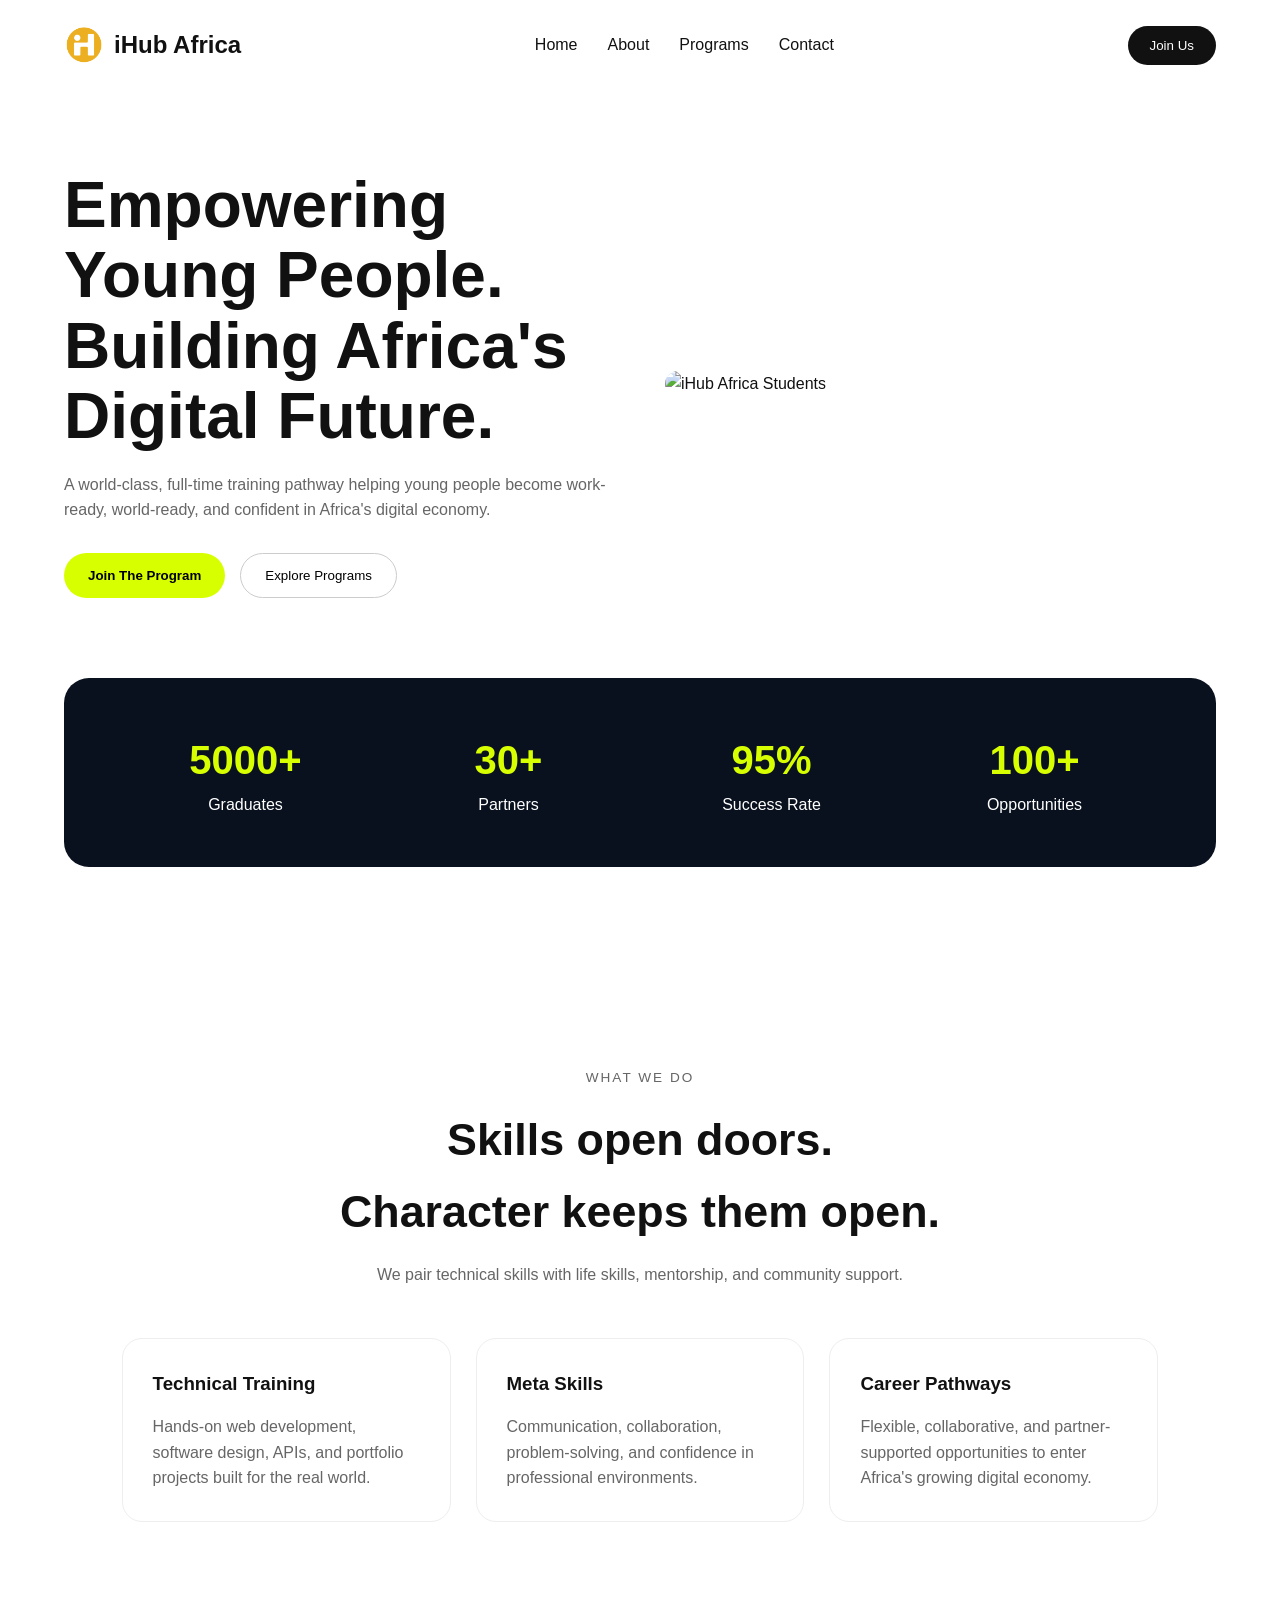
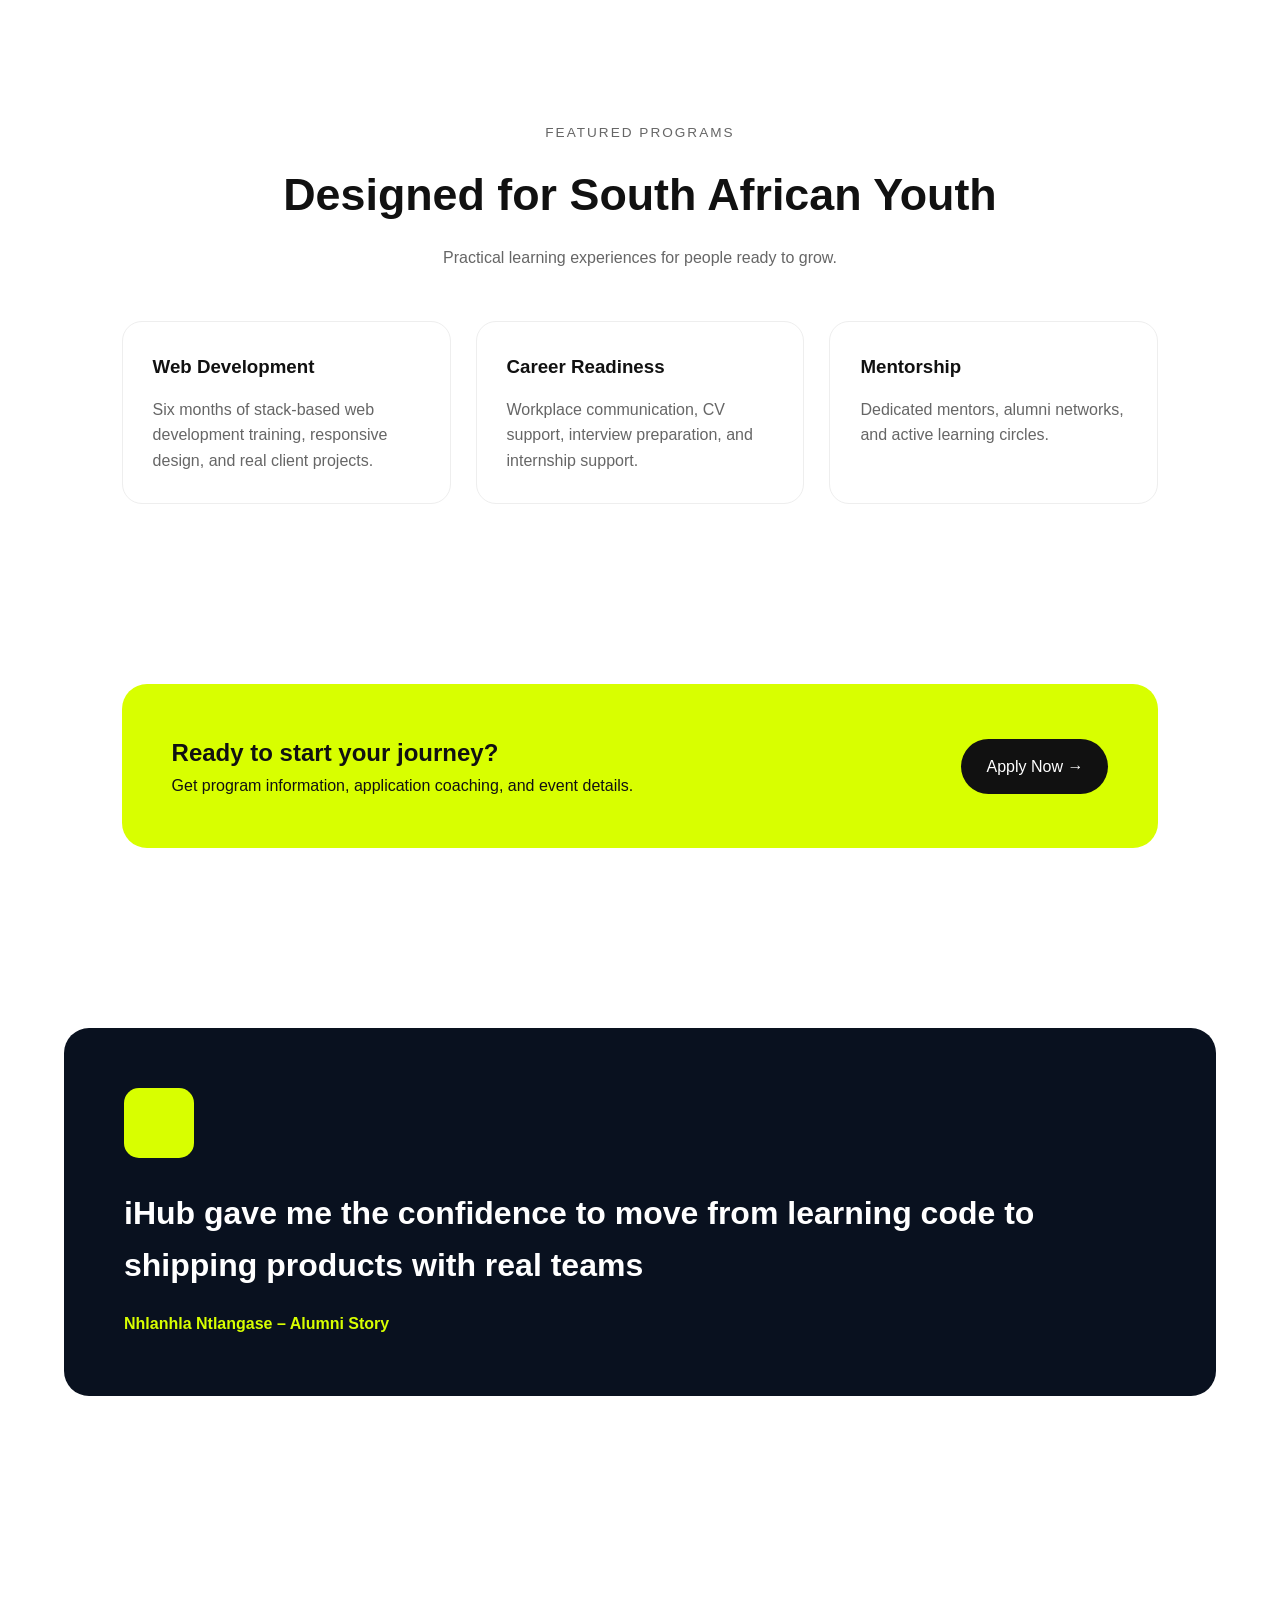
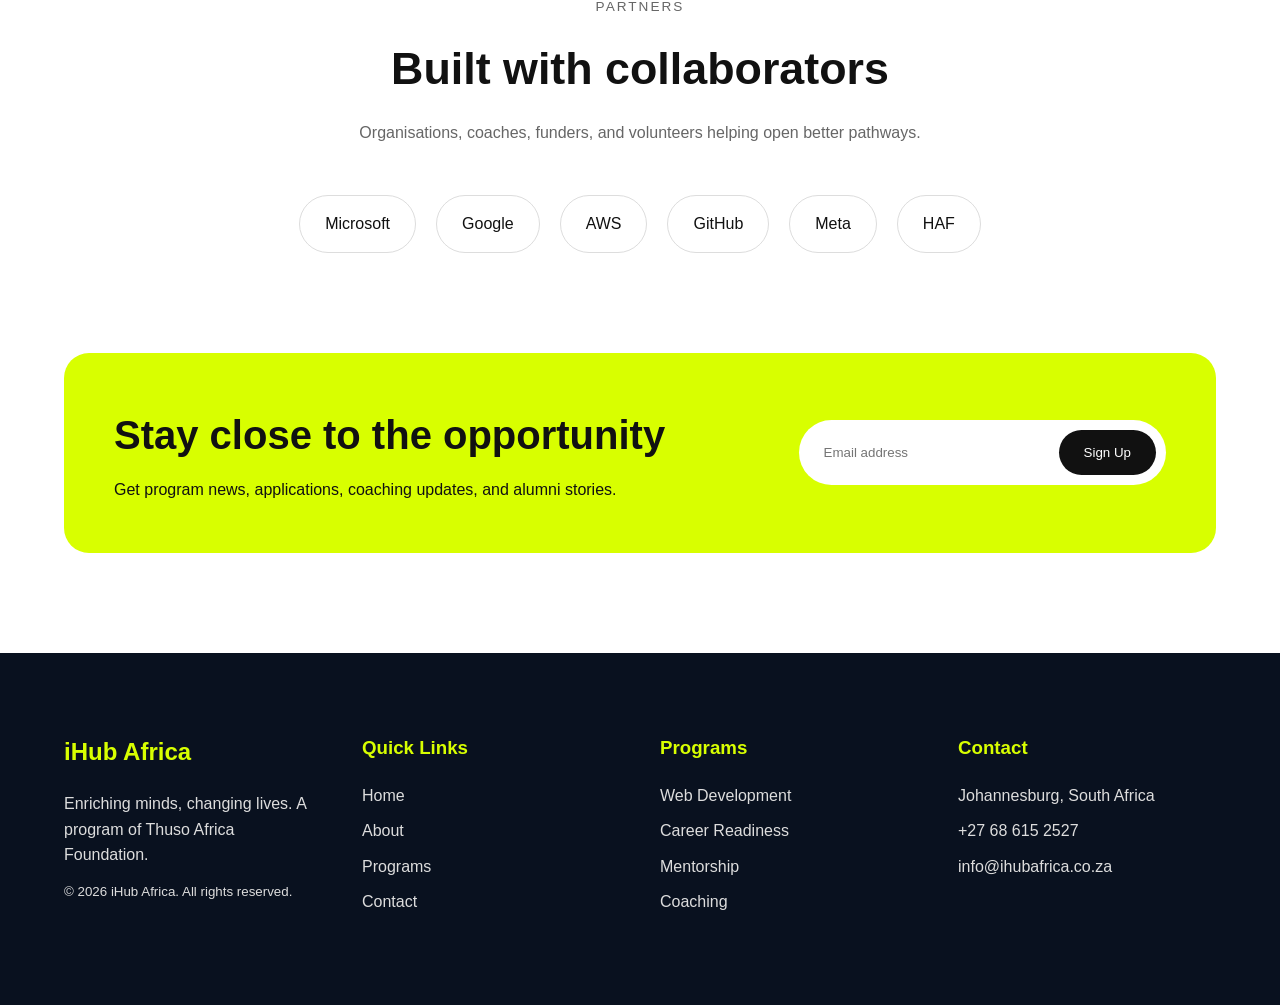
==== index.html @ 9ffb9ed6 "fixed sign-up button" ====
<!DOCTYPE html>
<html lang="en">
<head>
    <meta charset="UTF-8">
    <meta name="viewport" content="width=device-width, initial-scale=1.0">
    <title>iHub Africa | Home</title>

    <link rel="stylesheet" href="styles.css">
</head>
<body>

    <header>
        <nav class="navbar">

            <div class="logo">
                <img src="./assests/iHubLogo.webp" alt="iHub Africa Logo">
                <h2>iHub Africa</h2>
            </div>

            <ul class="nav-links">
                <li><a href="index.html">Home</a></li>
                <li><a href="about.html">About</a></li>
                <li><a href="programs.html">Programs</a></li>
                <li><a href="contact.html">Contact</a></li>
            </ul>

            <button class="join-btn">Join Us</button>

        </nav>
    </header>

    <section class="hero">

        <div class="hero-text">

            <h1>
                Empowering Young People.
                <br>
                Building Africa's Digital Future.
            </h1>

            <p>
                A world-class, full-time training pathway helping young people become work-ready, world-ready, and confident in Africa's digital economy.
            </p>

            <div class="hero-buttons">
                <button class="hero-btn">Join The Program</button>
                <button class="hero-btn-secondary">Explore Programs</button>
            </div>

        </div>

        <div class="hero-image">
            <img src="images/hero.png" alt="iHub Africa Students">
        </div>

    </section>

    <section class="stats">

        <div>
            <h2>5000+</h2>
            <p>Graduates</p>
        </div>

        <div>
            <h2>30+</h2>
            <p>Partners</p>
        </div>

        <div>
            <h2>95%</h2>
            <p>Success Rate</p>
        </div>

        <div>
            <h2>100+</h2>
            <p>Opportunities</p>
        </div>

    </section>


    <section class="what-section">

        <div class="container">

            <div class="section-header">
                <p class="section-label">WHAT WE DO</p>

                <h2>
                    Skills open doors.
                    <br>
                    Character keeps them open.
                </h2>

                <p>We pair technical skills with life skills, mentorship, and community support. </p>

            </div>

            <div class="programs-grid">

                <div class="program-card">
                    <h3>Technical Training</h3>

                    <p> Hands-on web development, software design, APIs, and portfolio projects built for the real world.</p>
                </div>

                <div class="program-card">
                    <h3>Meta Skills</h3>

                    <p> Communication, collaboration, problem-solving, and confidence in professional environments.</p>
                </div>

                <div class="program-card">
                    <h3>Career Pathways</h3>

                    <p>Flexible, collaborative, and partner-supported opportunities to enter Africa's growing digital economy.</p>
                </div>

            </div>

        </div>

    </section>


    <section class="featured-programs">

        <div class="container">

            <div class="section-header">

                <p class="section-label">FEATURED PROGRAMS</p>

                <h2>Designed for South African Youth</h2>

                <p>Practical learning experiences for people ready to grow.</p>

            </div>

            <div class="programs-grid">

                <div class="program-card">
                    <h3>Web Development</h3>

                    <p>Six months of stack-based web development training, responsive design, and real client projects.</p>
                </div>

                <div class="program-card">
                    <h3>Career Readiness</h3>

                    <p>Workplace communication, CV support, interview preparation, and internship support.</p>
                </div>

                <div class="program-card">
                    <h3>Mentorship</h3>

                    <p>Dedicated mentors, alumni networks, and active learning circles.</p>
                </div>

            </div>

        </div>

    </section>

   
    <section class="cta-section">

        <div class="container">

            <div class="cta-box">

                <div>

                    <h2>Ready to start your journey?</h2>

                    <p>Get program information, application coaching, and event details.</p>

                </div>

                <a href="contact.html" class="btn-black">
                    Apply Now →
                </a>

            </div>

        </div>

    </section>

   


    <section class="testimonial-section">

        <div class="testimonial-card">

            <div class="quote-icon"></div>

            <h2>iHub gave me the confidence to move from learning code to shipping products with real teams</h2>

            <p class="author">Nhlanhla Ntlangase – Alumni Story </p>

        </div>

    </section>
    
    <section class="partners-section">
        
        <div class="container">
    
            <div class="section-header">
    
                <p class="section-label">PARTNERS</p>
    
                <h2>Built with collaborators</h2>
    
                <p>Organisations, coaches, funders, and volunteers helping open better pathways.</p>
    
            </div>
    
            <div class="partners-logos">
    
                <span class="partner-logo">Microsoft</span>
                <span class="partner-logo">Google</span>
                <span class="partner-logo">AWS</span>
                <span class="partner-logo">GitHub</span>
                <span class="partner-logo">Meta</span>
                <span class="partner-logo">HAF</span>
    
            </div>
    
        </div>

    </section>

    <section class="newsletter">

        <div class="newsletter-content">

            <div class="newsletter-text">

                <h2>Stay close to the opportunity</h2>

                <p>Get program news, applications, coaching updates, and alumni stories.</p>

            </div>

            <form class="newsletter-form">

                <input
                    type="email"
                    placeholder="Email address"
                >

                <button type="submit">
                    Sign Up
                </button>

            </form>

        </div>

    </section>

   
    <footer>

        <div class="footer-container">

            <div class="footer-column">

                <h2>iHub Africa</h2>

                <p>
                    Enriching minds, changing lives.
                    A program of Thuso Africa Foundation.
                </p>

                <small>
                    © 2026 iHub Africa. All rights reserved.
                </small>

            </div>

            <div class="footer-column">

                <h3>Quick Links</h3>

                <ul>
                    <li><a href="index.html">Home</a></li>
                    <li><a href="about.html">About</a></li>
                    <li><a href="programs.html">Programs</a></li>
                    <li><a href="contact.html">Contact</a></li>
                </ul>

            </div>

            <div class="footer-column">

                <h3>Programs</h3>

                <ul>
                    <li>Web Development</li>
                    <li>Career Readiness</li>
                    <li>Mentorship</li>
                    <li>Coaching</li>
                </ul>

            </div>

            <div class="footer-column">

                <h3>Contact</h3>

                <p>Johannesburg, South Africa</p>
                <p>+27 68 615 2527</p>
                <p>info@ihubafrica.co.za</p>

            </div>

        </div>

    </footer>

</body>
</html>
---- styles.css ----
*{
    margin:0;
    padding:0;
    box-sizing:border-box;
}

body{
    font-family:Arial, Heglvetica, sans-serif;
    background:#ffffff;
    color:#111;
    line-height:1.6;
}

.container{
    width:90%;
    max-width:1200px;
    margin:auto;
}

a{
    text-decoration:none;
}

ul{
    list-style:none;
}

.navbar{
    display:flex;
    justify-content:space-between;
    align-items:center;
    padding:25px 5%;
}

.logo{
    display:flex;
    align-items:center;
    gap:10px;}

.logo img {
    width:40px;
    height:40px;
}

.nav-links{
    display:flex;
    gap:30px;
}
.nav-links a{
    color:#111;
    font-weight:500;
}

.join-btn{
    background:#111;
    color:white;
    border:none;
    padding:12px 22px;
    border-radius:30px;
    cursor:pointer;
}

.hero{
    display:grid;
    grid-template-columns:1fr 1fr;
    align-items:center;
    gap:50px;
    padding:80px 5%;
}

.hero-text h1{
    font-size:4rem;
    line-height:1.1;
    margin-bottom:20px;
}

.hero-text p{
    color:#666;
    margin-bottom:30px;
    max-width:550px;
}
.hero-buttons{
    display:flex;
    gap:15px;
}

.hero-btn{
    background:#d8ff00;
    border:none;
    padding:14px 24px;
    border-radius:30px;
    cursor:pointer;
    font-weight:bold;
}

.hero-btn-secondary {
    background:transparent;
    border:1px solid #ccc;
    padding:14px 24px;
    border-radius:30px;
        cursor:pointer;
} 

.hero-image img{
    width:100%;
    border-radius:25px;
}

.stats{
    background:#09111f;
    color:white;
    width:90%;
    max-width:1200px;
    margin:0 auto 100px;
    padding:50px;
    border-radius:25px;

    display:grid;
    grid-template-columns:repeat(4,1fr);
    text-align:center;
}

.stats h2{
    color:#d8ff00;
    font-size:2.5rem;
}

.section-header{
    text-align:center;
    margin-bottom:50px;
}

.section-label{
    color:#666;
    text-transform:uppercase;
    letter-spacing:2px;
    font-size:0.85rem;
    margin-bottom:15px;
}

.section-header h2{
    font-size:2.8rem;
    margin-bottom:15px;
}

.section-header p{
    color:#666;
} 

.what-section,
.featured-programs{
    padding:100px 5%;
}

.programs-grid{
    display:grid;
    grid-template-columns:repeat(3,1fr);
    gap:25px;
}

.program-card{
    border:1px solid #eee;
    border-radius:20px;
    padding:30px;
    background:white;
}

.program-card h3{margin-bottom:15px;
}

.program-card p{
    color:#666;
}

.cta-section{
    padding:80px 5%;
}

.cta-box{
    background:#d8ff00;
    border-radius:25px;
    padding:50px;

    display:flex;
    justify-content:space-between;
    align-items:center;
    gap:30px;
}

.btn-black{
    background:#111;
    color:white;
    padding:15px 25px;
    border-radius:30px;
}
.partners-section{
    padding:100px 5%;
}

.partners-logos{
    display:flex;
    flex-wrap:wrap;
    justify-content:center;
    gap:20px;
    margin-top:40px;
}

.partner-logo{
    border:1px solid #ddd;
    padding:15px 25px;
    border-radius:30px;
}
.testimonial-section{
    padding:100px 5%;
}

.testimonial-card{
    background:#09111f;
    color:white;
    border-radius:25px;
    padding:60px;
}
.quote-icon{
    width:70px;
    height:70px;
    background:#d8ff00;
    border-radius:15px;
    margin-bottom:30px;
}

.testimonial-card h2{
    font-size:2rem;
    margin-bottom:20px;
}

.author{
    color:#d8ff00;
    font-weight:bold;
}
.newsletter{
    padding:0 5% 100px;
}

.newsletter-content{
    background:#d8ff00;
    border-radius:25px;
    padding:50px;

    display:flex;
    justify-content:space-between;
    align-items:center;
    gap:30px;
}

.newsletter-text h2{
    font-size:2.5rem;
    margin-bottom:10px;
}

.newsletter-form{
    display:flex;
    background:white;
    border-radius:50px;
    padding:10px;
}

.newsletter-form input{
    border:none;
    outline:none;
    padding:15px;
    width:250px;
}

.newsletter-form button{
    background:#111;
    color:white;
    border:none;
    padding:15px 25px;
    border-radius:50px;
    cursor:pointer;
}

footer{
    background:#09111f;
    color:white;
    padding:80px 5%;
}

.footer-container{
    display:grid;
    grid-template-columns:repeat(4,1fr);
    gap:40px;
}

.footer-column h2,
.footer-column h3{
    color:#d8ff00;
    margin-bottom:20px;
}
.footer-column p,
.footer-column li,
.footer-column small{
    color:#ddd;
    margin-bottom:10px;
}

.footer-column a{
    color:#ddd;
}

.footer-column a:hover{
    color:#d8ff00;
}

.about-hero{
    display:grid;
    grid-template-columns:1fr 1fr;
    align-items:center;
    gap:50px;
    padding:100px 5%;
}

.about-content h1{
    font-size:4rem;
    line-height:1.1;
    margin-bottom:20px;
}

.about-content p{
    color:#666;
    max-width:550px;
    margin-bottom:30px;
}

.green-btn{
    background:#d8ff00;
    color:#111;
    padding:14px 25px;
    border-radius:30px;
    font-weight:bold;
    display:inline-block;
}

.about-image img{
    width:100%;
    border-radius:25px;
}

.mission-vision{

    display:grid;
    grid-template-columns:repeat(2,1fr);
    gap:25px;
    padding:100px 5%;

}

.info-card{

    border:1px solid #eee;
    border-radius:20px;
    padding:35px;
    background:white;

}

.info-card h2{

    font-size:2rem;
    margin-bottom:15px;

}

.info-card p{

    color:#666;

}

.values{

    padding:100px 5%;

}

.values > h2{

    text-align:center;
    font-size:2.8rem;

}

.section-text{

    text-align:center;
    color:#666;
    margin:20px auto 50px;

}

.values-grid{

    display:grid;
    grid-template-columns:repeat(4,1fr);
    gap:25px;

}

.value-card{

    border:1px solid #eee;
    border-radius:20px;
    padding:30px;

}

.value-card h3{

    margin-bottom:15px;

}

.value-card p{

    color:#666;

}

.story{

    padding:100px 5%;
}

.story h2{

    text-align:center;
    font-size:2.8rem;

}

.story > p{

    text-align:center;
    color:#666;

}

.timeline-grid{

    display:grid;
    grid-template-columns:repeat(4,1fr);
    gap:25px;
    margin-top:50px;

}

.timeline-card{

    border:1px solid #eee;
    border-radius:20px;
    padding:30px;

}

.timeline-card h3{

    margin-bottom:15px;

}

.timeline-card p{

    color:#666;

}

.founders{

    padding:100px 5%;
}

.founders h2{

    text-align:center;
    font-size:2.8rem;

}

.founder-grid{

    display:grid;
    grid-template-columns:repeat(3,1fr);
    gap:25px;
    margin-top:50px;

}

.founder-card img{

    width:100%;
    border-radius:20px;

}

.founder-card h3{

    margin-top:15px;

}

.community{

    background:#d8ff00;
    margin:0 5% 100px;
    border-radius:25px;
    padding:60px;
    text-align:center;

}

.community h2{

    font-size:2.8rem;

}

/* Dido - CONTACT HERO */
.contact-hero {
    display: flex;
    align-items: center;
    justify-content: space-between;
    gap: 3rem;
    padding: 4rem 8%;
}
.contact-hero-content {
    flex: 1;
}
.contact-hero-content h1 {
    font-size: 3rem;
    color: #0F172A;
    margin-bottom: 1rem;
}
.contact-hero-content p {
    font-size: 1.1rem;
    color: #555;
    line-height: 1.6;
}
.contact-hero-image {
    flex: 1;
}
.contact-hero-image img {
    width: 100%;
    border-radius: 12px;
    display: block;
}
/* CONTACT SECTION */
.contact-section {
    display: flex;
    flex-direction: column;
    gap: 2rem;
    padding: 4rem 8%;
}
.contact-form {
    background: white;
    padding: 2rem;
    border-radius: 12px;
    box-shadow: 0 4px 15px rgba(0,0,0,0.08);
}
.contact-form label {
    display: block;
    margin-bottom: 0.5rem;
    margin-top: 1rem;
    font-weight: 600;
    color: #333;
}
.contact-form input,
.contact-form textarea {
    width: 100%;
    padding: 12px;
    border: 1px solid #DCDCDC;
    border-radius: 8px;
    font-size: 1rem;
    margin-bottom: 0.5rem;
}
.contact-form input,
.contact-form textarea {
    outline: none;
}
.primary-btn {
    display: inline-block;
    background: #000000;
    color: white;
    border: none;
    padding: 12px 28px;
    border-radius: 8px;
    cursor: pointer;
    font-size: 1rem;
    margin-top: 1rem;
    transition: 0.3s;
}
.primary-btn {
    background: #050505;
}
.contact-info {
    background: #ffffff;
    color: rgb(0, 0, 0);
    padding: 2rem;
    border-radius: 12px;
    height: fit-content;
}
.contact-info h2 {
    margin-bottom: 1rem;
}
.contact-info p {
    margin-bottom: 1rem;
    line-height: 1.6;
}
.error-message {
    color: red;
    font-size: 0.85rem;
    display: block;
    min-height: 18px;
}
.success-message {
    color: green;
    margin-top: 1rem;
    font-weight: bold;
}

@media(max-width:900px){

    .hero{
        grid-template-columns:1fr;
    }

    .stats{
        grid-template-columns:1fr 1fr;
        gap:30px;
    }

    .programs-grid{
        grid-template-columns:1fr;
    }

    .newsletter-content{
        flex-direction:column;
        text-align:center;
    }
    .footer-container{
        grid-template-columns:1fr;
    }

    .cta-box{
        flex-direction:column;
        text-align:center;
    }

    .hero-text h1{
        font-size:2.8rem;
    }

    .section-header h2{
        font-size:2rem;
    }
}


@media screen and (min-width: 1440px){

    .container{
        max-width:1400px;
    }

    .hero-text h1{
        font-size:5rem;
    }

    .section-header h2{
        font-size:3.5rem;
    }

}



@media screen and (max-width:1200px){

    .hero{
        gap:40px;
    }

    .hero-text h1{
        font-size:3.5rem;
    }

    .footer-container{
        gap:30px;
    }

}


@media screen and (max-width:1024px){

    .navbar{
        flex-wrap:wrap;
        gap:20px;
    }

    .hero{
        grid-template-columns:1fr;
        text-align:center;
    }

    .hero-text p{
        margin:auto;
        margin-bottom:30px;
    }

    .hero-buttons{
        justify-content:center;
    }

    .stats{
        grid-template-columns:repeat(2,1fr);
        gap:30px;
    }

    .programs-grid{
        grid-template-columns:1fr;
    }

    .cta-box{
        flex-direction:column;
        text-align:center;
    }

    .newsletter-content{
        flex-direction:column;
        text-align:center;
    }

    .footer-container{
        grid-template-columns:repeat(2,1fr);
    }

}



@media screen and (max-width:768px){

    .navbar{
        flex-direction:column;
        gap:20px;
    }

    .nav-links{
        flex-wrap:wrap;
        justify-content:center;
        gap:15px;
    }

    .hero{
        padding:60px 20px;
    }

    .hero-text h1{
        font-size:2.5rem;
    }

    .hero-buttons{
        flex-direction:column;
        align-items:center;
    }

    .hero-btn,
    .hero-btn-secondary{
        width:100%;
        max-width:280px;
    }

    .stats{
        grid-template-columns:1fr;
        width:95%;
        padding:30px;
    }

    .section-header h2{
        font-size:2rem;
    }

    .newsletter-form{
        flex-direction:column;
        width:100%;
    }

    .newsletter-form input{
        width:100%;
    }

    .newsletter-form button{
        width:100%;
    }

    .footer-container{
        grid-template-columns:1fr;
        text-align:center;
    }

}



@media screen and (max-width:480px){

    .hero-text h1{
        font-size:2rem;
    }

    .section-header h2{
        font-size:1.7rem;
    }

    .testimonial-card{
        padding:30px;
    }

    .testimonial-card h2{
        font-size:1.4rem;
    }

    .newsletter-content{
        padding:30px;
    }

    .newsletter-text h2{
        font-size:1.8rem;
    }

}
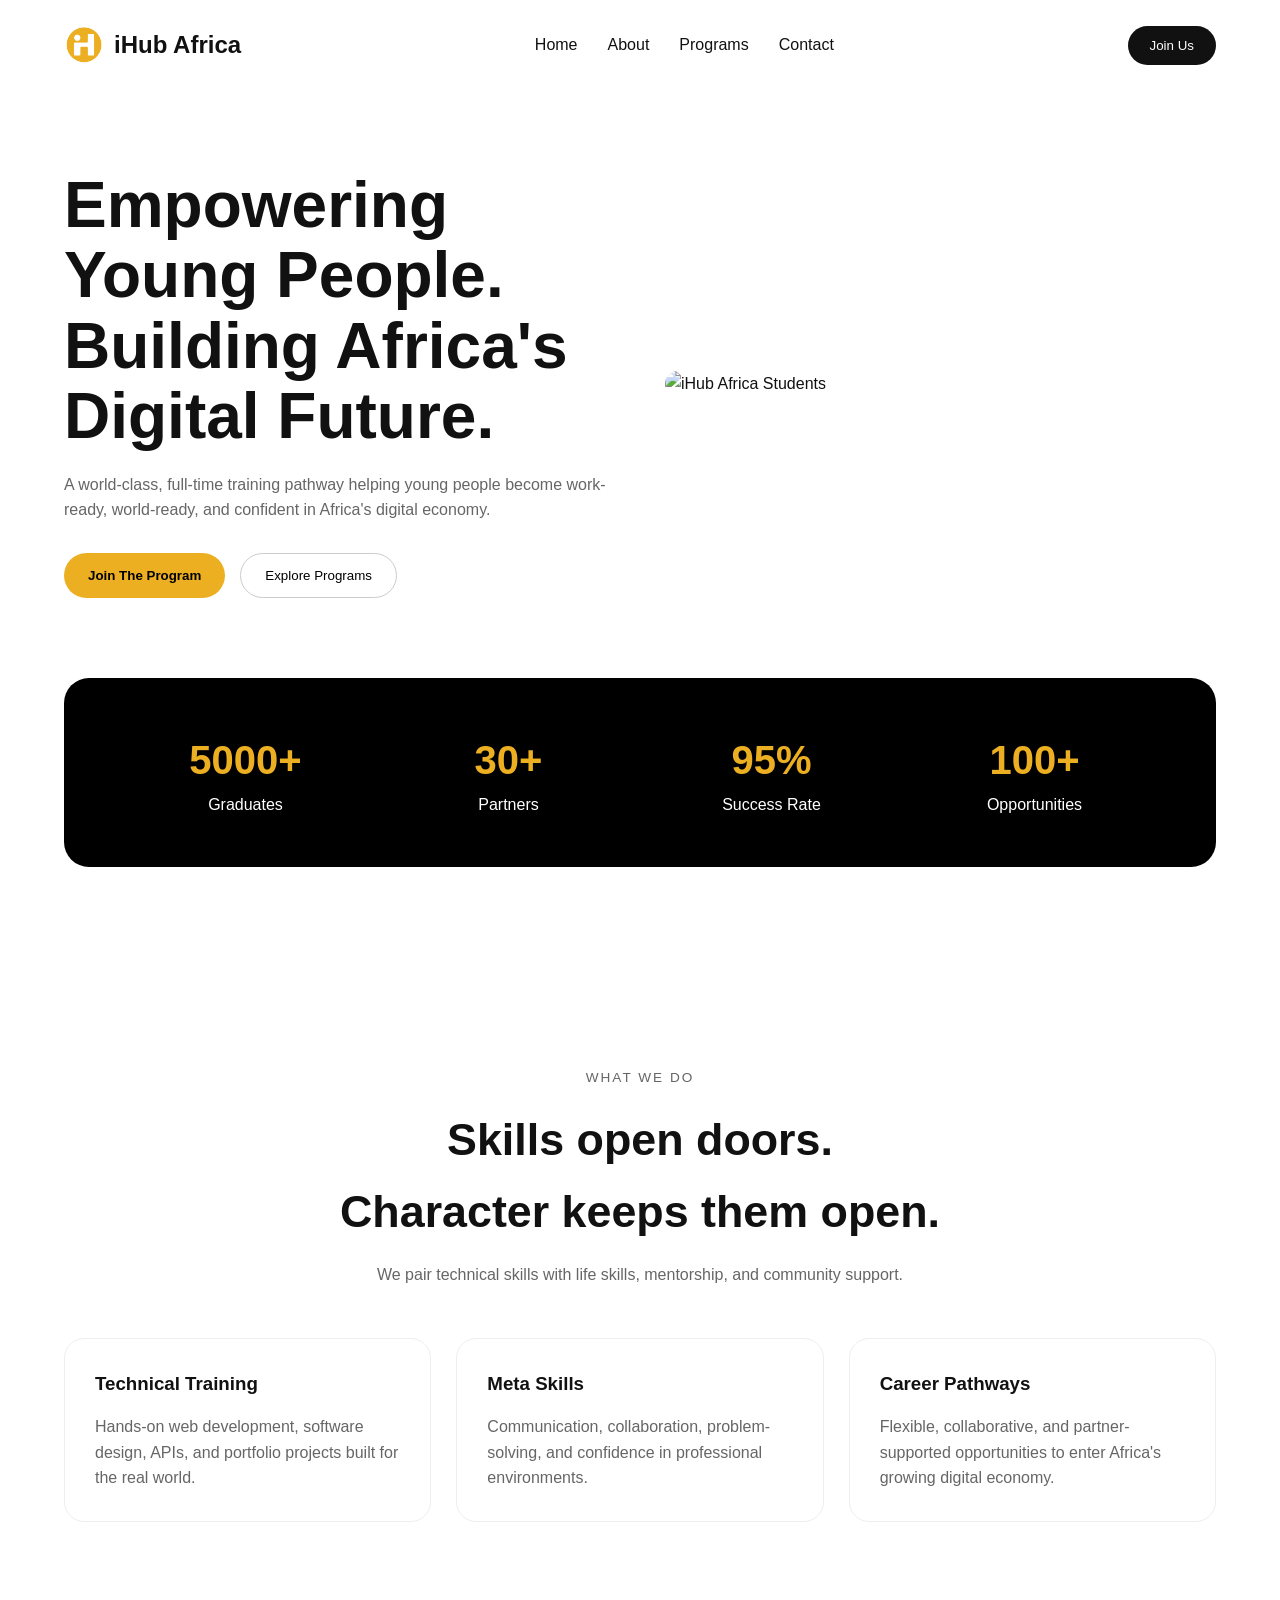
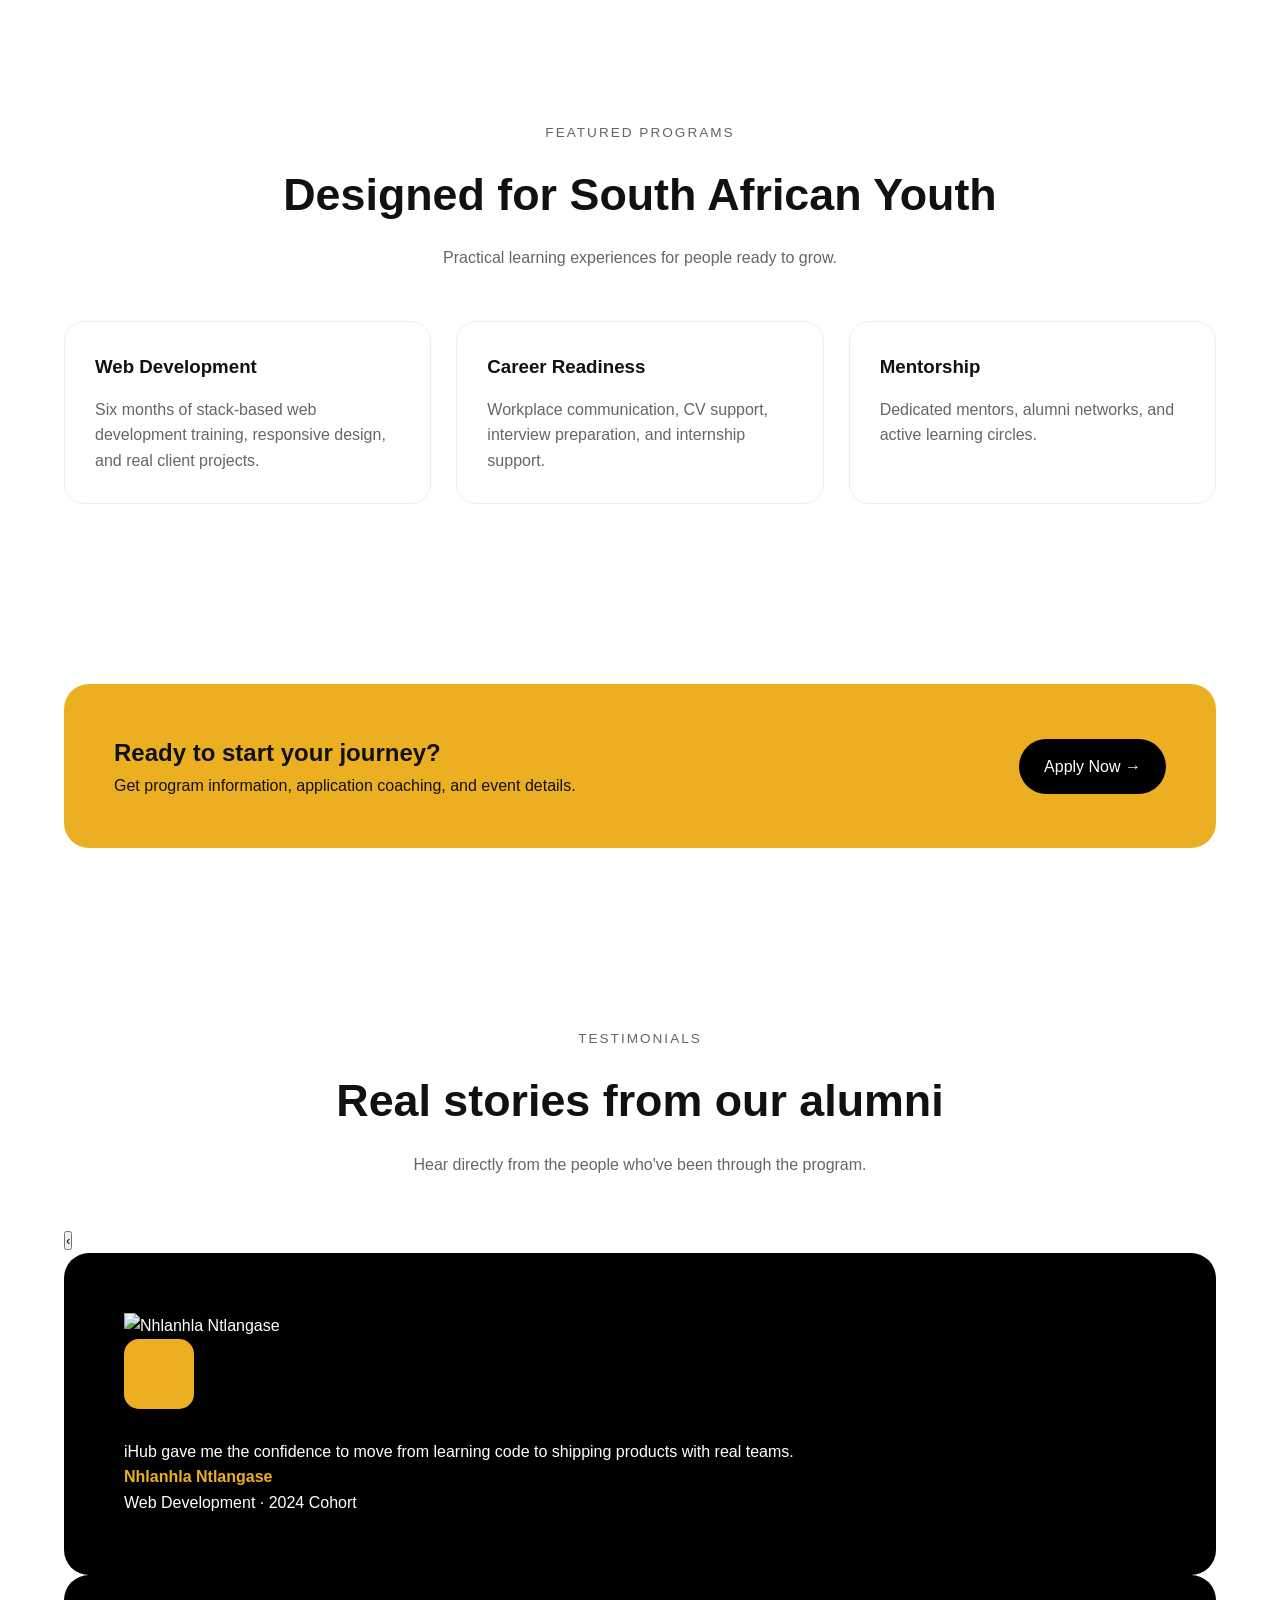
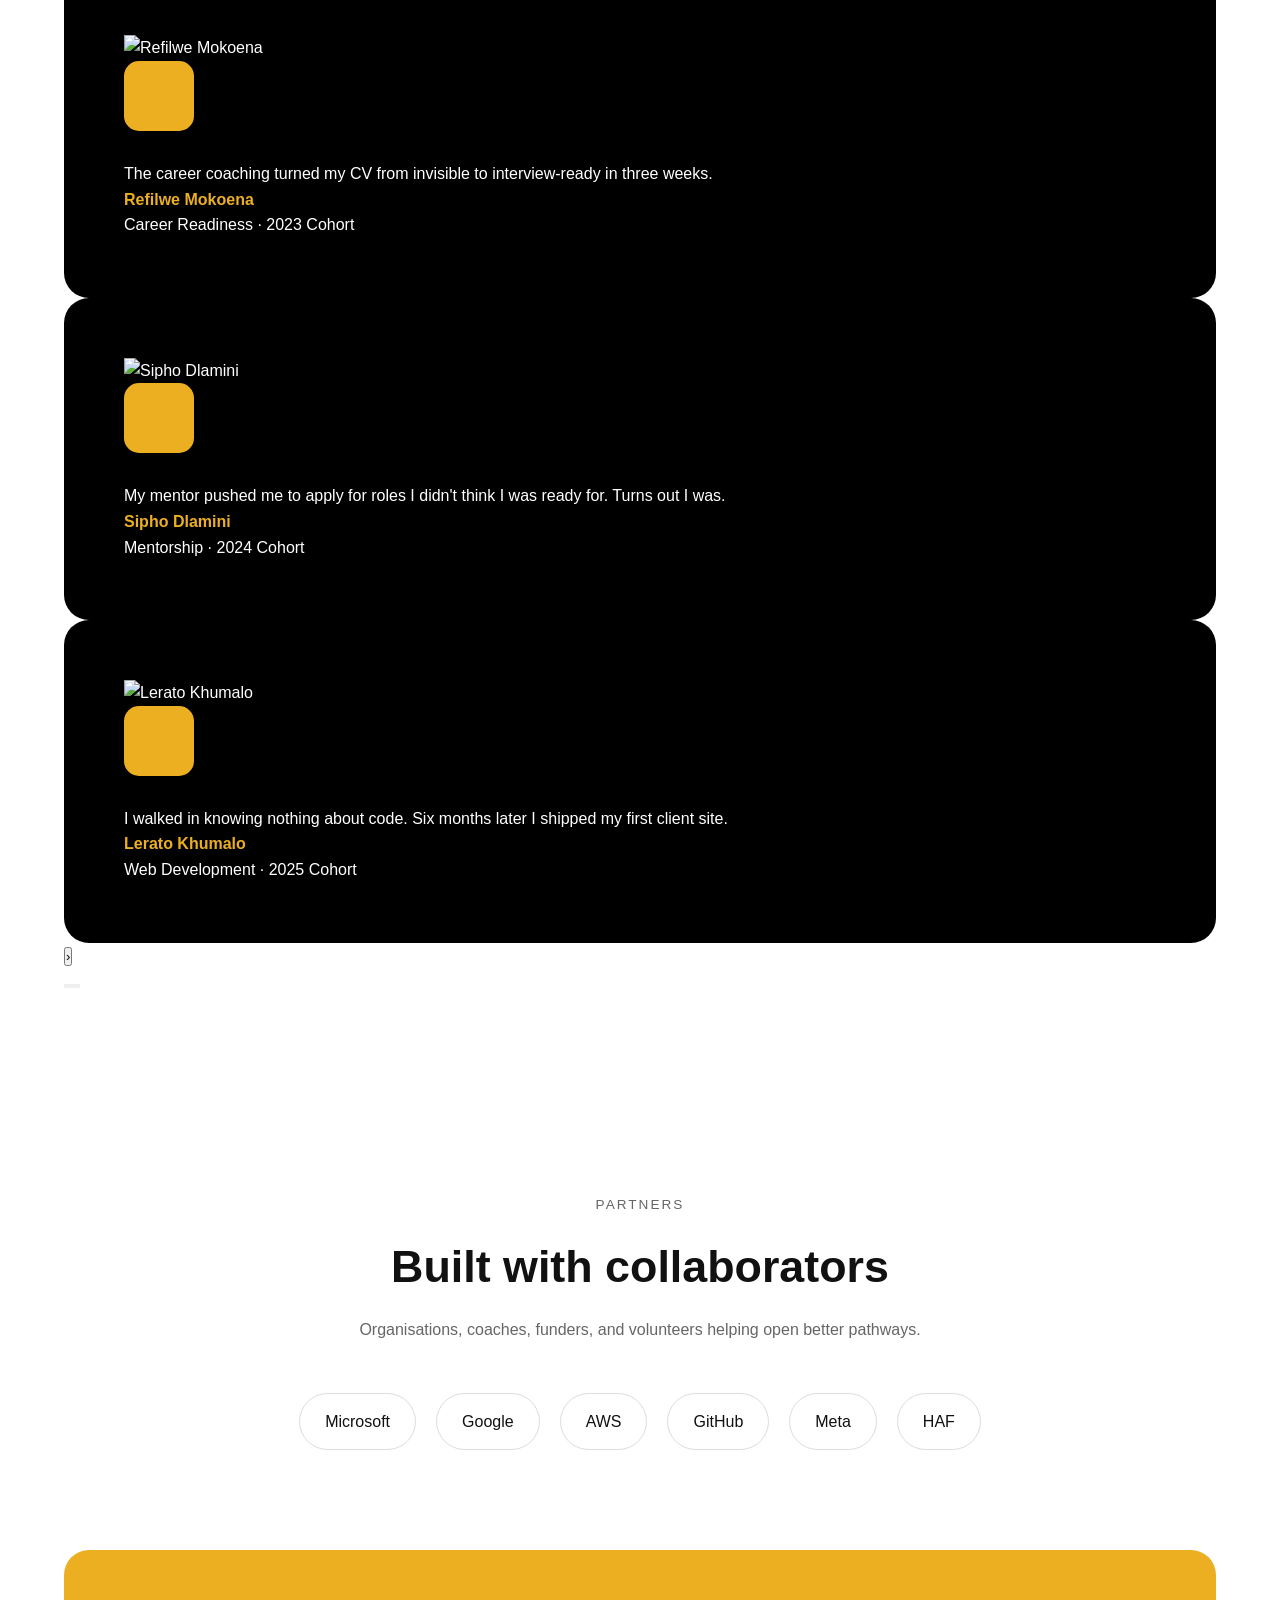
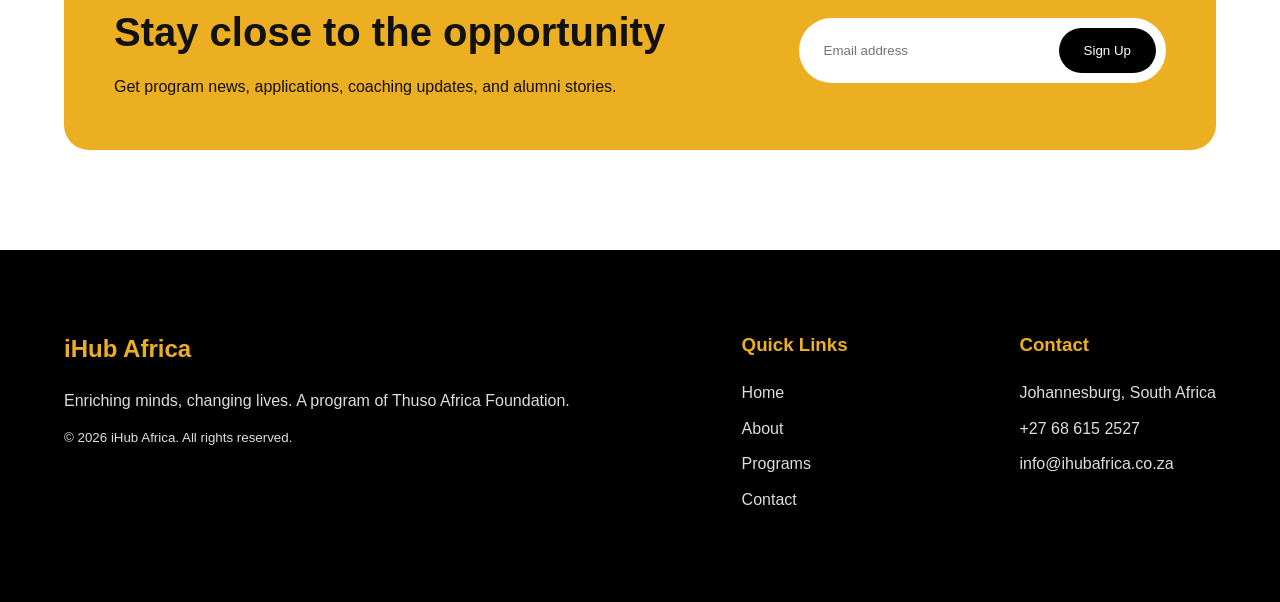
==== commit 1ae1df7c: "Fixed the image carousal" ====
--- a/index.html
+++ b/index.html
@@ -4,7 +4,7 @@
     <meta charset="UTF-8">
     <meta name="viewport" content="width=device-width, initial-scale=1.0">
     <title>iHub Africa | Home</title>
-
+    <link rel="icon" href="./assests/iHubLogo.webp" type="image/x-icon">
     <link rel="stylesheet" href="styles.css">
 </head>
 <body>
@@ -189,22 +189,106 @@
         </div>
 
     </section>
-
-   
-
-
+    
     <section class="testimonial-section">
-
-        <div class="testimonial-card">
-
-            <div class="quote-icon"></div>
-
-            <h2>iHub gave me the confidence to move from learning code to shipping products with real teams</h2>
-
-            <p class="author">Nhlanhla Ntlangase – Alumni Story </p>
-
-        </div>
-
+    
+    <div class="container">
+        <div class="section-header">
+            <p class="section-label">TESTIMONIALS</p>
+            <h2>Real stories from our alumni</h2>
+            <p>Hear directly from the people who've been through the program.</p>
+        </div>
+
+        <div class="testimonial-carousel" data-carousel tabindex="0">
+            <button class="carousel-arrow prev" aria-label="Previous testimonial">
+                &#8249;
+            </button>
+
+            <div class="testimonial-track-wrapper">
+                <div class="testimonial-track" data-track>
+
+                    <article class="testimonial-card">
+                        <img
+                            class="testimonial-photo"
+                            src="./assests/testimonials/nhlanhla.webp"
+                            alt="Nhlanhla Ntlangase"
+                            data-initials="NN"
+                        >
+
+                        <div class="testimonial-body">
+                            <div class="quote-icon"></div>
+                            <p class="testimonial-quote">
+                                iHub gave me the confidence to move from learning code to shipping products with real teams.
+                            </p>
+                            <p class="author">Nhlanhla Ntlangase</p>
+                            <p class="role">Web Development &middot; 2024 Cohort</p>
+                        </div>
+                    </article>
+
+                    <article class="testimonial-card">
+                        <img
+                            class="testimonial-photo"
+                            src="./assests/testimonials/refilwe.webp"
+                            alt="Refilwe Mokoena"
+                            data-initials="RM"
+                        >
+
+                        <div class="testimonial-body">
+                            <div class="quote-icon"></div>
+                            <p class="testimonial-quote">
+                                The career coaching turned my CV from invisible to interview-ready in three weeks.
+                            </p>
+                            <p class="author">Refilwe Mokoena</p>
+                            <p class="role">Career Readiness &middot; 2023 Cohort</p>
+                        </div>
+                    </article>
+
+                    <article class="testimonial-card">
+                        <img
+                            class="testimonial-photo"
+                            src="./assests/testimonials/sipho.webp"
+                            alt="Sipho Dlamini"
+                            data-initials="SD"
+                        >
+
+                        <div class="testimonial-body">
+                            <div class="quote-icon"></div>
+                            <p class="testimonial-quote">
+                                My mentor pushed me to apply for roles I didn't think I was ready for. Turns out I was.
+                            </p>
+                            <p class="author">Sipho Dlamini</p>
+                            <p class="role">Mentorship &middot; 2024 Cohort</p>
+                        </div>
+                    </article>
+
+                    <article class="testimonial-card">
+                        <img
+                            class="testimonial-photo"
+                            src="./assests/testimonials/lerato.webp"
+                            alt="Lerato Khumalo"
+                            data-initials="LK"
+                        >
+
+                        <div class="testimonial-body">
+                            <div class="quote-icon"></div>
+                            <p class="testimonial-quote">
+                                I walked in knowing nothing about code. Six months later I shipped my first client site.
+                            </p>
+                            <p class="author">Lerato Khumalo</p>
+                            <p class="role">Web Development &middot; 2025 Cohort</p>
+                        </div>
+                    </article>
+
+                </div>
+            </div>
+
+            <button class="carousel-arrow next" aria-label="Next testimonial">
+                &#8250;
+            </button>
+        </div>
+
+        <div class="carousel-dots" data-dots></div>
+    </div>
     </section>
     
     <section class="partners-section">
@@ -300,19 +384,6 @@
 
             <div class="footer-column">
 
-                <h3>Programs</h3>
-
-                <ul>
-                    <li>Web Development</li>
-                    <li>Career Readiness</li>
-                    <li>Mentorship</li>
-                    <li>Coaching</li>
-                </ul>
-
-            </div>
-
-            <div class="footer-column">
-
                 <h3>Contact</h3>
 
                 <p>Johannesburg, South Africa</p>
@@ -325,5 +396,7 @@
 
     </footer>
 
+    <script src="script.js"></script>
+
 </body>
 </html>
--- a/styles.css
+++ b/styles.css
@@ -12,7 +12,7 @@
 }
 
 .container{
-    width:90%;
+    width:100%;
     max-width:1200px;
     margin:auto;
 }
@@ -85,7 +85,7 @@
 }
 
 .hero-btn{
-    background:#d8ff00;
+    background:#ecaf21;
     border:none;
     padding:14px 24px;
     border-radius:30px;
@@ -107,7 +107,7 @@
 }
 
 .stats{
-    background:#09111f;
+    background:#000000;
     color:white;
     width:90%;
     max-width:1200px;
@@ -121,7 +121,7 @@
 }
 
 .stats h2{
-    color:#d8ff00;
+    color:#ecaf21;
     font-size:2.5rem;
 }
 
@@ -177,7 +177,7 @@
 }
 
 .cta-box{
-    background:#d8ff00;
+    background:#ecaf21;
     border-radius:25px;
     padding:50px;
 
@@ -188,7 +188,7 @@
 }
 
 .btn-black{
-    background:#111;
+    background:#000000;
     color:white;
     padding:15px 25px;
     border-radius:30px;
@@ -215,7 +215,7 @@
 }
 
 .testimonial-card{
-    background:#09111f;
+    background:#000000;
     color:white;
     border-radius:25px;
     padding:60px;
@@ -223,7 +223,7 @@
 .quote-icon{
     width:70px;
     height:70px;
-    background:#d8ff00;
+    background:#ecaf21;
     border-radius:15px;
     margin-bottom:30px;
 }
@@ -234,7 +234,7 @@
 }
 
 .author{
-    color:#d8ff00;
+    color:#ecaf21;
     font-weight:bold;
 }
 .newsletter{
@@ -242,7 +242,7 @@
 }
 
 .newsletter-content{
-    background:#d8ff00;
+    background:#ecaf21;
     border-radius:25px;
     padding:50px;
 
@@ -272,7 +272,7 @@
 }
 
 .newsletter-form button{
-    background:#111;
+    background:#000000;
     color:white;
     border:none;
     padding:15px 25px;
@@ -281,20 +281,19 @@
 }
 
 footer{
-    background:#09111f;
+    background:#000000;
     color:white;
     padding:80px 5%;
 }
 
 .footer-container{
-    display:grid;
-    grid-template-columns:repeat(4,1fr);
-    gap:40px;
+    display: flex;
+    justify-content: space-between;
 }
 
 .footer-column h2,
 .footer-column h3{
-    color:#d8ff00;
+    color:#ecaf21;
     margin-bottom:20px;
 }
 .footer-column p,
@@ -309,7 +308,7 @@
 }
 
 .footer-column a:hover{
-    color:#d8ff00;
+    color:#ecaf21;
 }
 
 .about-hero{
@@ -333,7 +332,7 @@
 }
 
 .green-btn{
-    background:#d8ff00;
+    background:#ecaf21;
     color:#111;
     padding:14px 25px;
     border-radius:30px;
@@ -510,7 +509,7 @@
 
 .community{
 
-    background:#d8ff00;
+    background:#ecaf21;
     margin:0 5% 100px;
     border-radius:25px;
     padding:60px;
@@ -521,10 +520,78 @@
 .community h2{
 
     font-size:2.8rem;
-
+ 
+} 
+
+
+.program-hero{
+    padding:80px 5%;
+}
+
+.program-hero-content{
+    display:grid;
+    grid-template-columns:1fr 1fr;
+    gap:50px;
+    align-items:center;
+}
+
+.program-text h1{
+    font-size:3.5rem;
+    margin-bottom:20px;
+}
+
+.program-hero-image{
+    background:#000000;
+    height:300px; border-radius:25px;
+    position:relative;
+}
+
+.lime-box{
+    width:140px;
+    height:70px;
+    background:#ecaf21;
+    border-radius:15px;
+    position:absolute;
+    top:20px;
+    right:20px;
+}
+
+.dark-box{
+    width:180px;
+    height:70px;
+    background:#000000;
+    border-radius:15px;
+    position:absolute;
+    bottom:20px;
+    left:20px;
+} 
+
+.program-options{
+    padding:80px 5%;
+}
+
+.program-grid{
+    display:grid;
+    grid-template-columns:repeat(3,1fr);
+    border:1px solid #eee;
+}
+
+.program-item{
+    padding:25px;
+    border:1px solid #eee;
+}
+
+.program-item.active{
+    background:#000000;
+    color:white;
+}
+
+.coach-section{
+    padding:80px 5%;
 }
 
 /* Dido - CONTACT HERO */
+
 .contact-hero {
     display: flex;
     align-items: center;
@@ -532,27 +599,33 @@
     gap: 3rem;
     padding: 4rem 8%;
 }
+
 .contact-hero-content {
     flex: 1;
 }
+
 .contact-hero-content h1 {
     font-size: 3rem;
-    color: #0F172A;
+    color: #000000;
     margin-bottom: 1rem;
 }
+
 .contact-hero-content p {
     font-size: 1.1rem;
     color: #555;
     line-height: 1.6;
 }
+
 .contact-hero-image {
     flex: 1;
 }
+
 .contact-hero-image img {
     width: 100%;
     border-radius: 12px;
     display: block;
 }
+
 /* CONTACT SECTION */
 .contact-section {
     display: flex;
@@ -560,12 +633,14 @@
     gap: 2rem;
     padding: 4rem 8%;
 }
+
 .contact-form {
     background: white;
     padding: 2rem;
     border-radius: 12px;
     box-shadow: 0 4px 15px rgba(0,0,0,0.08);
 }
+
 .contact-form label {
     display: block;
     margin-bottom: 0.5rem;
@@ -573,6 +648,7 @@
     font-weight: 600;
     color: #333;
 }
+
 .contact-form input,
 .contact-form textarea {
     width: 100%;
@@ -582,10 +658,12 @@
     font-size: 1rem;
     margin-bottom: 0.5rem;
 }
+
 .contact-form input,
 .contact-form textarea {
     outline: none;
 }
+
 .primary-btn {
     display: inline-block;
     background: #000000;
@@ -598,9 +676,11 @@
     margin-top: 1rem;
     transition: 0.3s;
 }
+
 .primary-btn {
     background: #050505;
 }
+
 .contact-info {
     background: #ffffff;
     color: rgb(0, 0, 0);
@@ -608,25 +688,141 @@
     border-radius: 12px;
     height: fit-content;
 }
+
 .contact-info h2 {
     margin-bottom: 1rem;
 }
+
 .contact-info p {
     margin-bottom: 1rem;
     line-height: 1.6;
 }
+
 .error-message {
     color: red;
     font-size: 0.85rem;
     display: block;
     min-height: 18px;
 }
+
 .success-message {
     color: green;
     margin-top: 1rem;
     font-weight: bold;
 }
 
+.program-hero {
+    padding: 80px 5%;
+}
+
+.program-hero-content {
+    display: grid;
+    grid-template-columns: 1fr 1fr;
+    gap: 50px;
+    align-items: center;
+}
+
+.program-text h1 {
+    font-size: 3.5rem;
+    margin-bottom: 20px;
+}
+
+.program-hero-image {
+    background: #000000;
+    height: 300px;
+    border-radius: 25px;
+    position: relative;
+}
+
+.lime-box {
+    width: 140px;
+    height: 70px;
+    background: #ecaf21;
+    border-radius: 15px;
+    position: absolute;
+    top: 20px;
+    right: 20px;
+}
+
+.dark-box {
+    width: 180px;
+    height: 70px;
+    background: #000000;
+    border-radius: 15px;
+    position: absolute;
+    bottom: 20px;
+    left: 20px;
+}
+
+/* Program Options */
+
+.program-options {
+    padding: 80px 5%;
+}
+
+.program-grid {
+    display: grid;
+    grid-template-columns: repeat(3, 1fr);
+    border: 1px solid #eee;
+}
+
+.program-item {
+    padding: 25px;
+    border: 1px solid #eee;
+}
+
+.program-item.active {
+    background: #000000;
+    color: white;
+}
+
+/* Coach Section */
+
+.coach-section {
+    padding: 80px 5%;
+}
+
+.coach-card {
+    background: #000000;
+    color: white;
+    border-radius: 25px;
+    padding: 50px;
+    display: flex;
+    justify-content: space-between;
+    align-items: center;
+    gap: 20px;
+}
+
+/* Gallery Section */
+
+.gallery-section {
+    padding: 80px 5%;
+}
+
+.gallery-grid {
+    display: grid;
+    grid-template-columns: repeat(4, 1fr);
+    gap: 25px;
+}
+
+.gallery-card {
+    height: 180px;
+    background: #5f8f73;
+    border-radius: 20px;
+    position: relative;
+}
+
+.gallery-card::before {
+    content: "";
+    width: 80px;
+    height: 50px;
+    background: #ecaf21;
+    border-radius: 12px;
+    position: absolute;
+    top: -15px;
+    right: 15px;
+}
+
 @media(max-width:900px){
 
     .hero{
@@ -664,7 +860,6 @@
     }
 }
 
-
 @media screen and (min-width: 1440px){
 
     .container{
@@ -681,8 +876,6 @@
 
 }
 
-
-
 @media screen and (max-width:1200px){
 
     .hero{
@@ -698,7 +891,6 @@
     }
 
 }
-
 
 @media screen and (max-width:1024px){
 
@@ -745,8 +937,6 @@
     }
 
 }
-
-
 
 @media screen and (max-width:768px){
 
@@ -810,8 +1000,6 @@
 
 }
 
-
-
 @media screen and (max-width:480px){
 
     .hero-text h1{
@@ -838,4 +1026,4 @@
         font-size:1.8rem;
     }
 
-}
+}
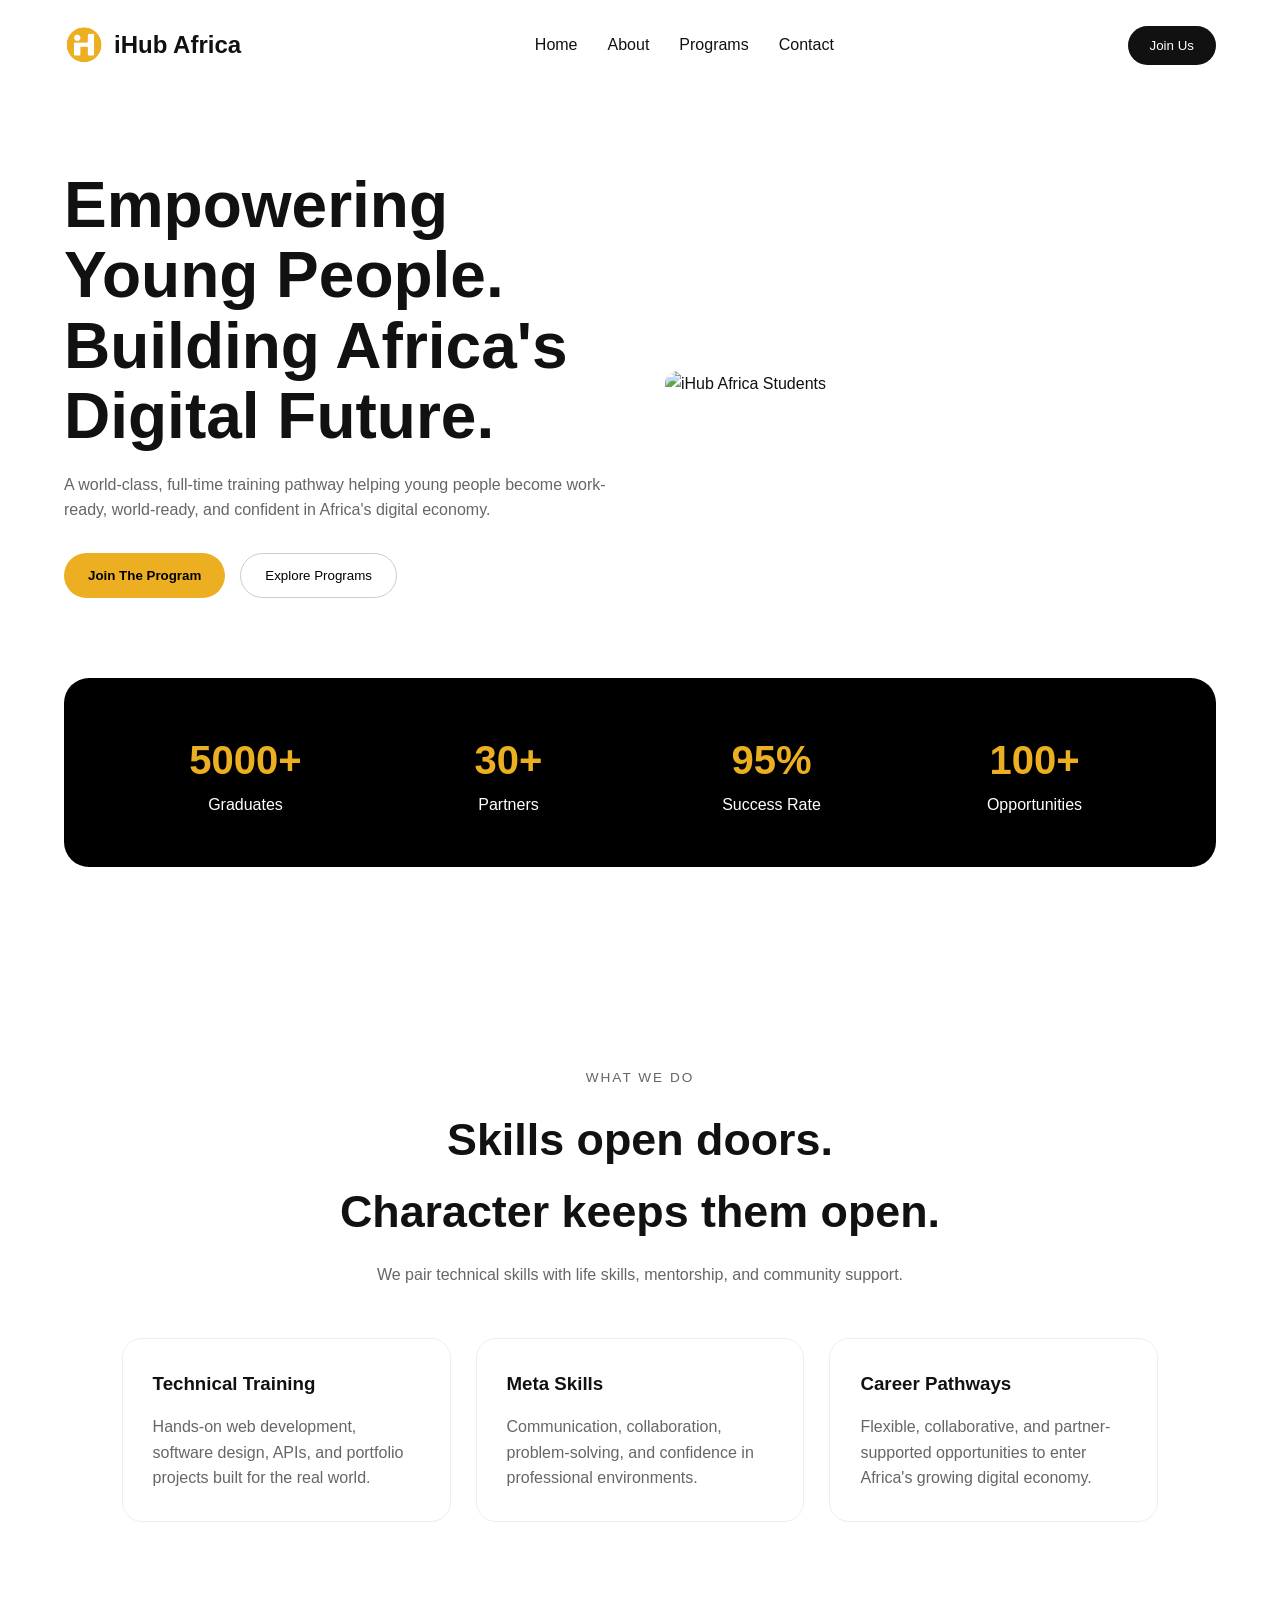
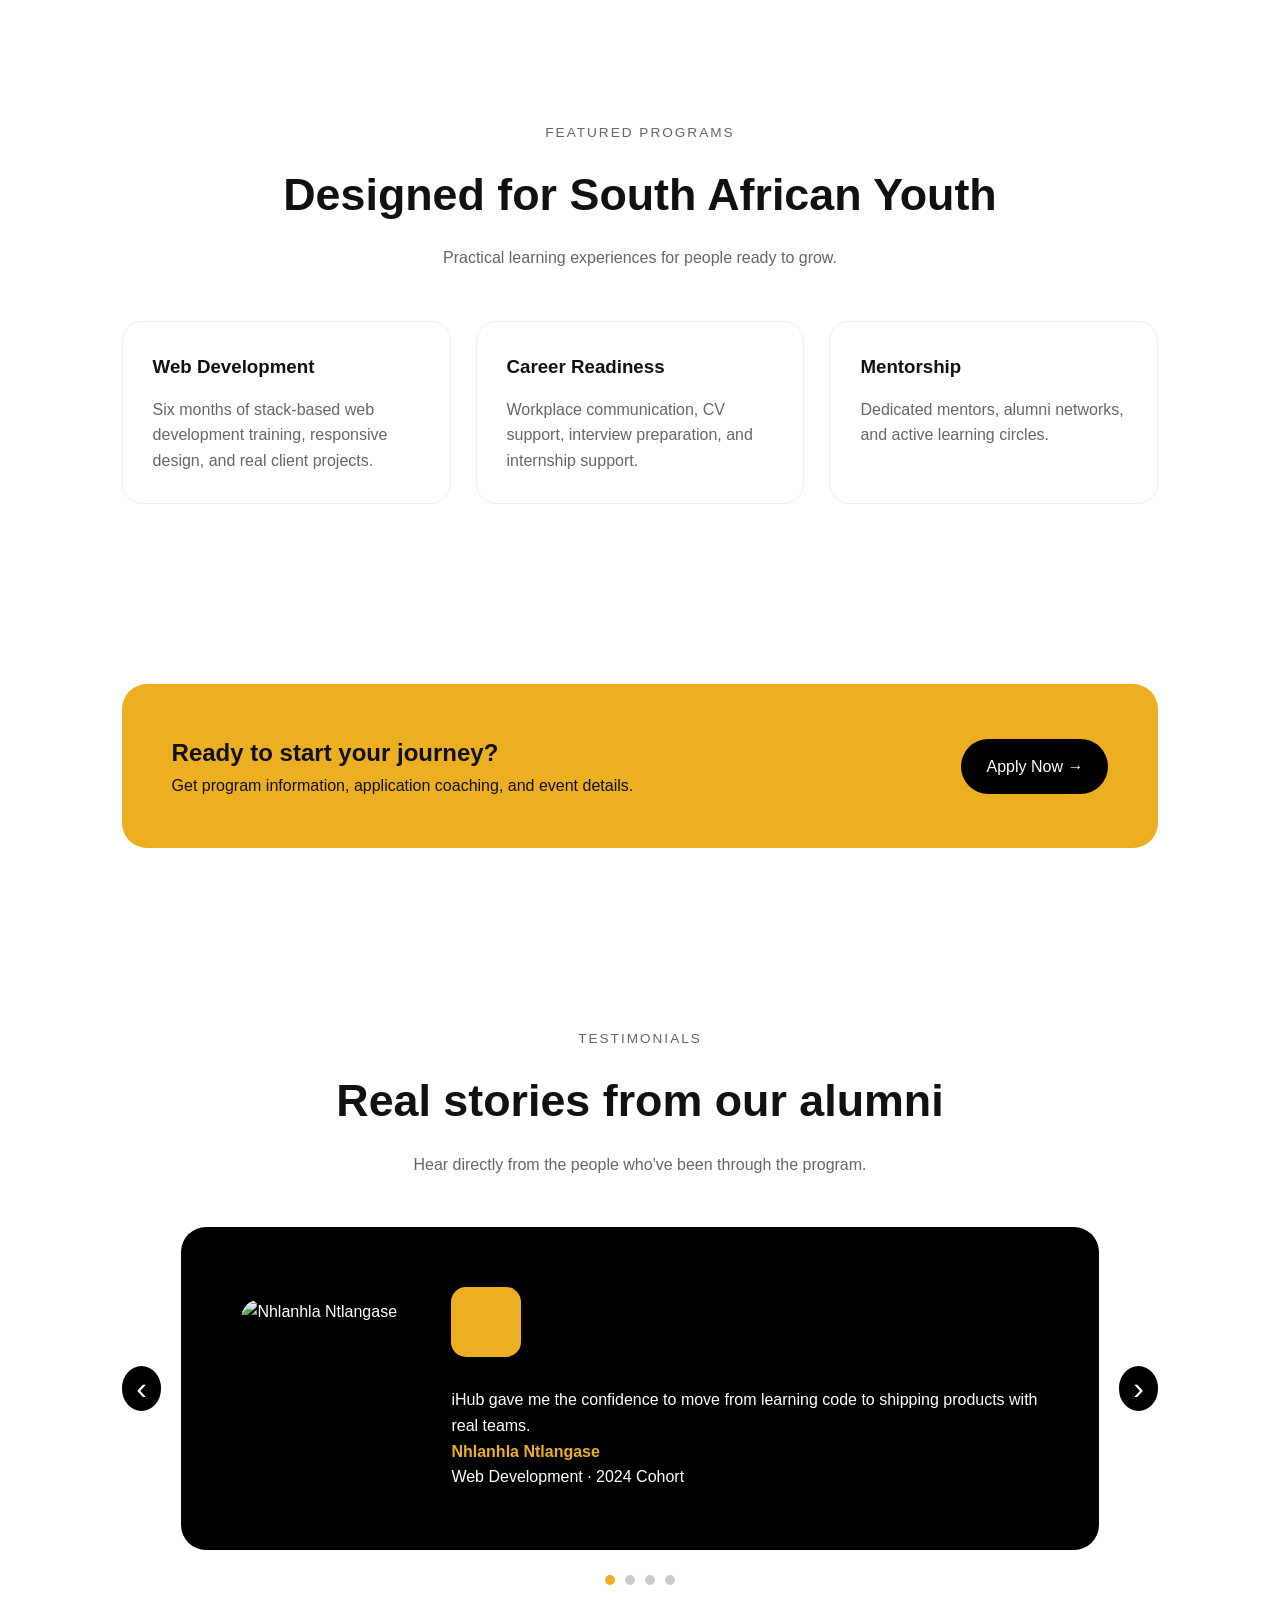
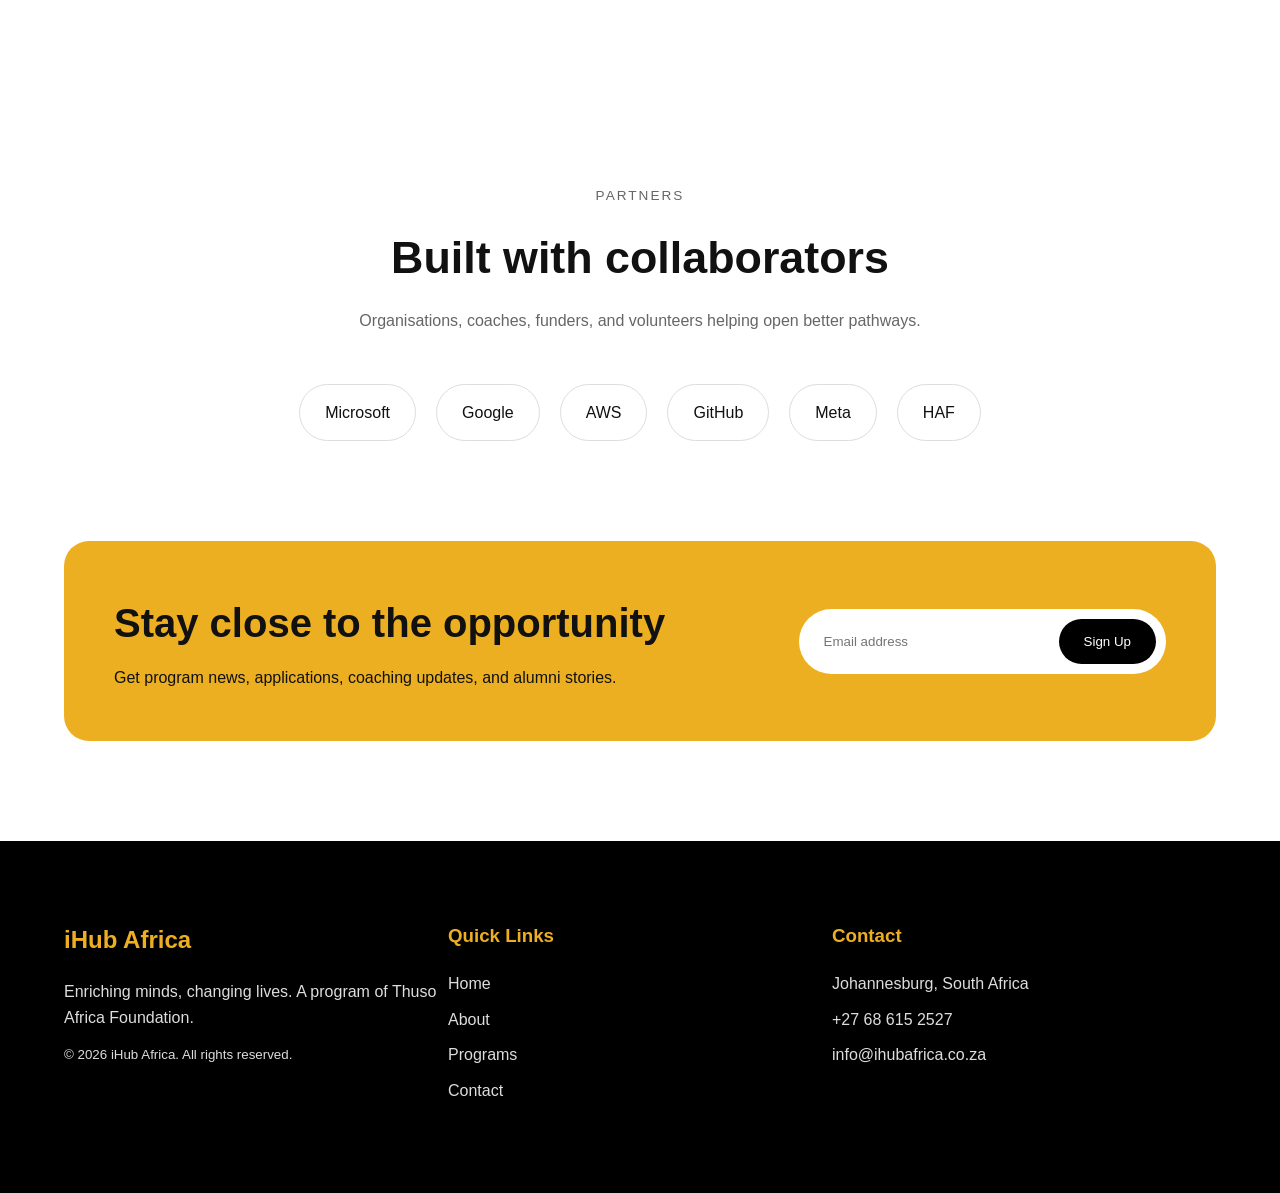
==== commit b66b7f6c: "Fixed the programs page" ====
--- a/index.html
+++ b/index.html
@@ -80,7 +80,6 @@
 
     </section>
 
-
     <section class="what-section">
 
         <div class="container">
@@ -95,26 +94,22 @@
                 </h2>
 
                 <p>We pair technical skills with life skills, mentorship, and community support. </p>
-
             </div>
 
             <div class="programs-grid">
 
                 <div class="program-card">
                     <h3>Technical Training</h3>
-
                     <p> Hands-on web development, software design, APIs, and portfolio projects built for the real world.</p>
                 </div>
 
                 <div class="program-card">
                     <h3>Meta Skills</h3>
-
                     <p> Communication, collaboration, problem-solving, and confidence in professional environments.</p>
                 </div>
 
                 <div class="program-card">
                     <h3>Career Pathways</h3>
-
                     <p>Flexible, collaborative, and partner-supported opportunities to enter Africa's growing digital economy.</p>
                 </div>
 
@@ -124,7 +119,6 @@
 
     </section>
 
-
     <section class="featured-programs">
 
         <div class="container">
@@ -143,19 +137,16 @@
 
                 <div class="program-card">
                     <h3>Web Development</h3>
-
                     <p>Six months of stack-based web development training, responsive design, and real client projects.</p>
                 </div>
 
                 <div class="program-card">
                     <h3>Career Readiness</h3>
-
                     <p>Workplace communication, CV support, interview preparation, and internship support.</p>
                 </div>
 
                 <div class="program-card">
                     <h3>Mentorship</h3>
-
                     <p>Dedicated mentors, alumni networks, and active learning circles.</p>
                 </div>
 
@@ -165,7 +156,6 @@
 
     </section>
 
-   
     <section class="cta-section">
 
         <div class="container">
@@ -173,11 +163,8 @@
             <div class="cta-box">
 
                 <div>
-
                     <h2>Ready to start your journey?</h2>
-
                     <p>Get program information, application coaching, and event details.</p>
-
                 </div>
 
                 <a href="contact.html" class="btn-black">
@@ -189,133 +176,138 @@
         </div>
 
     </section>
-    
+
     <section class="testimonial-section">
-    
-    <div class="container">
-        <div class="section-header">
-            <p class="section-label">TESTIMONIALS</p>
-            <h2>Real stories from our alumni</h2>
-            <p>Hear directly from the people who've been through the program.</p>
-        </div>
-
-        <div class="testimonial-carousel" data-carousel tabindex="0">
-            <button class="carousel-arrow prev" aria-label="Previous testimonial">
-                &#8249;
-            </button>
-
-            <div class="testimonial-track-wrapper">
-                <div class="testimonial-track" data-track>
-
-                    <article class="testimonial-card">
-                        <img
-                            class="testimonial-photo"
-                            src="./assests/testimonials/nhlanhla.webp"
-                            alt="Nhlanhla Ntlangase"
-                            data-initials="NN"
-                        >
-
-                        <div class="testimonial-body">
-                            <div class="quote-icon"></div>
-                            <p class="testimonial-quote">
-                                iHub gave me the confidence to move from learning code to shipping products with real teams.
-                            </p>
-                            <p class="author">Nhlanhla Ntlangase</p>
-                            <p class="role">Web Development &middot; 2024 Cohort</p>
-                        </div>
-                    </article>
-
-                    <article class="testimonial-card">
-                        <img
-                            class="testimonial-photo"
-                            src="./assests/testimonials/refilwe.webp"
-                            alt="Refilwe Mokoena"
-                            data-initials="RM"
-                        >
-
-                        <div class="testimonial-body">
-                            <div class="quote-icon"></div>
-                            <p class="testimonial-quote">
-                                The career coaching turned my CV from invisible to interview-ready in three weeks.
-                            </p>
-                            <p class="author">Refilwe Mokoena</p>
-                            <p class="role">Career Readiness &middot; 2023 Cohort</p>
-                        </div>
-                    </article>
-
-                    <article class="testimonial-card">
-                        <img
-                            class="testimonial-photo"
-                            src="./assests/testimonials/sipho.webp"
-                            alt="Sipho Dlamini"
-                            data-initials="SD"
-                        >
-
-                        <div class="testimonial-body">
-                            <div class="quote-icon"></div>
-                            <p class="testimonial-quote">
-                                My mentor pushed me to apply for roles I didn't think I was ready for. Turns out I was.
-                            </p>
-                            <p class="author">Sipho Dlamini</p>
-                            <p class="role">Mentorship &middot; 2024 Cohort</p>
-                        </div>
-                    </article>
-
-                    <article class="testimonial-card">
-                        <img
-                            class="testimonial-photo"
-                            src="./assests/testimonials/lerato.webp"
-                            alt="Lerato Khumalo"
-                            data-initials="LK"
-                        >
-
-                        <div class="testimonial-body">
-                            <div class="quote-icon"></div>
-                            <p class="testimonial-quote">
-                                I walked in knowing nothing about code. Six months later I shipped my first client site.
-                            </p>
-                            <p class="author">Lerato Khumalo</p>
-                            <p class="role">Web Development &middot; 2025 Cohort</p>
-                        </div>
-                    </article>
-
-                </div>
-            </div>
-
-            <button class="carousel-arrow next" aria-label="Next testimonial">
-                &#8250;
-            </button>
-        </div>
-
-        <div class="carousel-dots" data-dots></div>
-    </div>
-    </section>
-    
+
+        <div class="container">
+
+            <div class="section-header">
+                <p class="section-label">TESTIMONIALS</p>
+                <h2>Real stories from our alumni</h2>
+                <p>Hear directly from the people who've been through the program.</p>
+            </div>
+
+            <div class="testimonial-carousel" data-carousel tabindex="0">
+
+                <button class="carousel-arrow prev" aria-label="Previous testimonial">
+                    &#8249;
+                </button>
+
+                <div class="testimonial-track-wrapper">
+                    <div class="testimonial-track" data-track>
+
+                        <article class="testimonial-card">
+                            <img
+                                class="testimonial-photo"
+                                src="./assests/testimonials/nhlanhla.webp"
+                                alt="Nhlanhla Ntlangase"
+                                data-initials="NN"
+                            >
+
+                            <div class="testimonial-body">
+                                <div class="quote-icon"></div>
+                                <p class="testimonial-quote">
+                                    iHub gave me the confidence to move from learning code to shipping products with real teams.
+                                </p>
+                                <p class="author">Nhlanhla Ntlangase</p>
+                                <p class="role">Web Development &middot; 2024 Cohort</p>
+                            </div>
+                        </article>
+
+                        <article class="testimonial-card">
+                            <img
+                                class="testimonial-photo"
+                                src="./assests/testimonials/refilwe.webp"
+                                alt="Refilwe Mokoena"
+                                data-initials="RM"
+                            >
+
+                            <div class="testimonial-body">
+                                <div class="quote-icon"></div>
+                                <p class="testimonial-quote">
+                                    The career coaching turned my CV from invisible to interview-ready in three weeks.
+                                </p>
+                                <p class="author">Refilwe Mokoena</p>
+                                <p class="role">Career Readiness &middot; 2023 Cohort</p>
+                            </div>
+                        </article>
+
+                        <article class="testimonial-card">
+                            <img
+                                class="testimonial-photo"
+                                src="./assests/testimonials/sipho.webp"
+                                alt="Sipho Dlamini"
+                                data-initials="SD"
+                            >
+
+                            <div class="testimonial-body">
+                                <div class="quote-icon"></div>
+                                <p class="testimonial-quote">
+                                    My mentor pushed me to apply for roles I didn't think I was ready for. Turns out I was.
+                                </p>
+                                <p class="author">Sipho Dlamini</p>
+                                <p class="role">Mentorship &middot; 2024 Cohort</p>
+                            </div>
+                        </article>
+
+                        <article class="testimonial-card">
+                            <img
+                                class="testimonial-photo"
+                                src="./assests/testimonials/lerato.webp"
+                                alt="Lerato Khumalo"
+                                data-initials="LK"
+                            >
+
+                            <div class="testimonial-body">
+                                <div class="quote-icon"></div>
+                                <p class="testimonial-quote">
+                                    I walked in knowing nothing about code. Six months later I shipped my first client site.
+                                </p>
+                                <p class="author">Lerato Khumalo</p>
+                                <p class="role">Web Development &middot; 2025 Cohort</p>
+                            </div>
+                        </article>
+
+                    </div>
+                </div>
+
+                <button class="carousel-arrow next" aria-label="Next testimonial">
+                    &#8250;
+                </button>
+
+            </div>
+
+            <div class="carousel-dots" data-dots></div>
+
+        </div>
+
+    </section>
+
     <section class="partners-section">
-        
-        <div class="container">
-    
+
+        <div class="container">
+
             <div class="section-header">
-    
+
                 <p class="section-label">PARTNERS</p>
-    
+
                 <h2>Built with collaborators</h2>
-    
+
                 <p>Organisations, coaches, funders, and volunteers helping open better pathways.</p>
-    
-            </div>
-    
+
+            </div>
+
             <div class="partners-logos">
-    
+
                 <span class="partner-logo">Microsoft</span>
                 <span class="partner-logo">Google</span>
                 <span class="partner-logo">AWS</span>
                 <span class="partner-logo">GitHub</span>
                 <span class="partner-logo">Meta</span>
                 <span class="partner-logo">HAF</span>
-    
-            </div>
-    
+
+            </div>
+
         </div>
 
     </section>
@@ -349,7 +341,6 @@
 
     </section>
 
-   
     <footer>
 
         <div class="footer-container">
--- a/styles.css
+++ b/styles.css
@@ -1,774 +1,640 @@
-*{
-    margin:0;
-    padding:0;
-    box-sizing:border-box;
-}
-
-body{
-    font-family:Arial, Heglvetica, sans-serif;
-    background:#ffffff;
-    color:#111;
-    line-height:1.6;
-}
-
-.container{
-    width:100%;
-    max-width:1200px;
-    margin:auto;
-}
-
-a{
-    text-decoration:none;
-}
-
-ul{
-    list-style:none;
-}
-
-.navbar{
-    display:flex;
-    justify-content:space-between;
-    align-items:center;
-    padding:25px 5%;
-}
-
-.logo{
-    display:flex;
-    align-items:center;
-    gap:10px;}
+* {
+    margin: 0;
+    padding: 0;
+    box-sizing: border-box;
+}
+
+body {
+    font-family: Arial, Helvetica, sans-serif;
+    background: #ffffff;
+    color: #111;
+    line-height: 1.6;
+}
+
+.container {
+    width: 90%;
+    max-width: 1200px;
+    margin: auto;
+}
+
+a {
+    text-decoration: none;
+}
+
+ul {
+    list-style: none;
+}
+
+/* NAVBAR */
+
+.navbar {
+    display: flex;
+    justify-content: space-between;
+    align-items: center;
+    padding: 25px 5%;
+}
+
+.logo {
+    display: flex;
+    align-items: center;
+    gap: 10px;
+}
 
 .logo img {
-    width:40px;
-    height:40px;
-}
-
-.nav-links{
-    display:flex;
-    gap:30px;
-}
-.nav-links a{
-    color:#111;
-    font-weight:500;
-}
-
-.join-btn{
-    background:#111;
-    color:white;
-    border:none;
-    padding:12px 22px;
-    border-radius:30px;
-    cursor:pointer;
-}
-
-.hero{
-    display:grid;
-    grid-template-columns:1fr 1fr;
-    align-items:center;
-    gap:50px;
-    padding:80px 5%;
-}
-
-.hero-text h1{
-    font-size:4rem;
-    line-height:1.1;
-    margin-bottom:20px;
-}
-
-.hero-text p{
-    color:#666;
-    margin-bottom:30px;
-    max-width:550px;
-}
-.hero-buttons{
-    display:flex;
-    gap:15px;
-}
-
-.hero-btn{
-    background:#ecaf21;
-    border:none;
-    padding:14px 24px;
-    border-radius:30px;
-    cursor:pointer;
-    font-weight:bold;
+    width: 40px;
+    height: 40px;
+}
+
+.nav-links {
+    display: flex;
+    gap: 30px;
+}
+
+.nav-links a {
+    color: #111;
+    font-weight: 500;
+}
+
+.join-btn {
+    background: #111;
+    color: white;
+    border: none;
+    padding: 12px 22px;
+    border-radius: 30px;
+    cursor: pointer;
+}
+
+/* HERO */
+
+.hero {
+    display: grid;
+    grid-template-columns: 1fr 1fr;
+    align-items: center;
+    gap: 50px;
+    padding: 80px 5%;
+}
+
+.hero-text h1 {
+    font-size: 4rem;
+    line-height: 1.1;
+    margin-bottom: 20px;
+}
+
+.hero-text p {
+    color: #666;
+    margin-bottom: 30px;
+    max-width: 550px;
+}
+
+.hero-buttons {
+    display: flex;
+    gap: 15px;
+}
+
+.hero-btn {
+    background: #ecaf21;
+    border: none;
+    padding: 14px 24px;
+    border-radius: 30px;
+    cursor: pointer;
+    font-weight: bold;
 }
 
 .hero-btn-secondary {
-    background:transparent;
-    border:1px solid #ccc;
-    padding:14px 24px;
-    border-radius:30px;
-        cursor:pointer;
-} 
-
-.hero-image img{
-    width:100%;
-    border-radius:25px;
-}
-
-.stats{
-    background:#000000;
-    color:white;
-    width:90%;
-    max-width:1200px;
-    margin:0 auto 100px;
-    padding:50px;
-    border-radius:25px;
-
-    display:grid;
-    grid-template-columns:repeat(4,1fr);
-    text-align:center;
-}
-
-.stats h2{
-    color:#ecaf21;
-    font-size:2.5rem;
-}
-
-.section-header{
-    text-align:center;
-    margin-bottom:50px;
-}
-
-.section-label{
-    color:#666;
-    text-transform:uppercase;
-    letter-spacing:2px;
-    font-size:0.85rem;
-    margin-bottom:15px;
-}
-
-.section-header h2{
-    font-size:2.8rem;
-    margin-bottom:15px;
-}
-
-.section-header p{
-    color:#666;
-} 
+    background: transparent;
+    border: 1px solid #ccc;
+    padding: 14px 24px;
+    border-radius: 30px;
+    cursor: pointer;
+}
+
+.hero-image img {
+    width: 100%;
+    border-radius: 25px;
+}
+
+/* STATS */
+
+.stats {
+    background: #000000;
+    color: white;
+    width: 90%;
+    max-width: 1200px;
+    margin: 0 auto 100px;
+    padding: 50px;
+    border-radius: 25px;
+    display: grid;
+    grid-template-columns: repeat(4, 1fr);
+    text-align: center;
+}
+
+.stats h2 {
+    color: #ecaf21;
+    font-size: 2.5rem;
+}
+
+/* SECTIONS */
+
+.section-header {
+    text-align: center;
+    margin-bottom: 50px;
+}
+
+.section-label {
+    color: #666;
+    text-transform: uppercase;
+    letter-spacing: 2px;
+    font-size: 0.85rem;
+    margin-bottom: 15px;
+}
+
+.section-header h2 {
+    font-size: 2.8rem;
+    margin-bottom: 15px;
+}
+
+.section-header p {
+    color: #666;
+}
 
 .what-section,
-.featured-programs{
-    padding:100px 5%;
-}
-
-.programs-grid{
-    display:grid;
-    grid-template-columns:repeat(3,1fr);
-    gap:25px;
-}
-
-.program-card{
-    border:1px solid #eee;
-    border-radius:20px;
-    padding:30px;
-    background:white;
-}
-
-.program-card h3{margin-bottom:15px;
-}
-
-.program-card p{
-    color:#666;
-}
-
-.cta-section{
-    padding:80px 5%;
-}
-
-.cta-box{
-    background:#ecaf21;
-    border-radius:25px;
-    padding:50px;
-
-    display:flex;
-    justify-content:space-between;
-    align-items:center;
-    gap:30px;
-}
-
-.btn-black{
-    background:#000000;
-    color:white;
-    padding:15px 25px;
-    border-radius:30px;
-}
-.partners-section{
-    padding:100px 5%;
-}
-
-.partners-logos{
-    display:flex;
-    flex-wrap:wrap;
-    justify-content:center;
-    gap:20px;
-    margin-top:40px;
-}
-
-.partner-logo{
-    border:1px solid #ddd;
-    padding:15px 25px;
-    border-radius:30px;
-}
-.testimonial-section{
-    padding:100px 5%;
-}
-
-.testimonial-card{
-    background:#000000;
-    color:white;
-    border-radius:25px;
-    padding:60px;
-}
-.quote-icon{
-    width:70px;
-    height:70px;
-    background:#ecaf21;
-    border-radius:15px;
-    margin-bottom:30px;
-}
-
-.testimonial-card h2{
-    font-size:2rem;
-    margin-bottom:20px;
-}
-
-.author{
-    color:#ecaf21;
-    font-weight:bold;
-}
-.newsletter{
-    padding:0 5% 100px;
-}
-
-.newsletter-content{
-    background:#ecaf21;
-    border-radius:25px;
-    padding:50px;
-
-    display:flex;
-    justify-content:space-between;
-    align-items:center;
-    gap:30px;
-}
-
-.newsletter-text h2{
-    font-size:2.5rem;
-    margin-bottom:10px;
-}
-
-.newsletter-form{
-    display:flex;
-    background:white;
-    border-radius:50px;
-    padding:10px;
-}
-
-.newsletter-form input{
-    border:none;
-    outline:none;
-    padding:15px;
-    width:250px;
-}
-
-.newsletter-form button{
-    background:#000000;
-    color:white;
-    border:none;
-    padding:15px 25px;
-    border-radius:50px;
-    cursor:pointer;
-}
-
-footer{
-    background:#000000;
-    color:white;
-    padding:80px 5%;
-}
-
-.footer-container{
+.featured-programs {
+    padding: 100px 5%;
+}
+
+/* PROGRAM CARDS */
+
+.programs-grid {
+    display: grid;
+    grid-template-columns: repeat(3, 1fr);
+    gap: 25px;
+}
+
+.program-card {
+    border: 1px solid #eee;
+    border-radius: 20px;
+    padding: 30px;
+    background: white;
+}
+
+.program-card h3 {
+    margin-bottom: 15px;
+}
+
+.program-card p {
+    color: #666;
+}
+
+/* CTA */
+
+.cta-section {
+    padding: 80px 5%;
+}
+
+.cta-box {
+    background: #ecaf21;
+    border-radius: 25px;
+    padding: 50px;
     display: flex;
     justify-content: space-between;
-}
-
-.footer-column h2,
-.footer-column h3{
-    color:#ecaf21;
-    margin-bottom:20px;
-}
-.footer-column p,
-.footer-column li,
-.footer-column small{
-    color:#ddd;
-    margin-bottom:10px;
-}
-
-.footer-column a{
-    color:#ddd;
-}
-
-.footer-column a:hover{
-    color:#ecaf21;
-}
-
-.about-hero{
-    display:grid;
-    grid-template-columns:1fr 1fr;
-    align-items:center;
-    gap:50px;
-    padding:100px 5%;
-}
-
-.about-content h1{
-    font-size:4rem;
-    line-height:1.1;
-    margin-bottom:20px;
-}
-
-.about-content p{
-    color:#666;
-    max-width:550px;
-    margin-bottom:30px;
-}
-
-.green-btn{
-    background:#ecaf21;
-    color:#111;
-    padding:14px 25px;
-    border-radius:30px;
-    font-weight:bold;
-    display:inline-block;
-}
-
-.about-image img{
-    width:100%;
-    border-radius:25px;
-}
-
-.mission-vision{
-
-    display:grid;
-    grid-template-columns:repeat(2,1fr);
-    gap:25px;
-    padding:100px 5%;
-
-}
-
-.info-card{
-
-    border:1px solid #eee;
-    border-radius:20px;
-    padding:35px;
-    background:white;
-
-}
-
-.info-card h2{
-
-    font-size:2rem;
-    margin-bottom:15px;
-
-}
-
-.info-card p{
-
-    color:#666;
-
-}
-
-.values{
-
-    padding:100px 5%;
-
-}
-
-.values > h2{
-
-    text-align:center;
-    font-size:2.8rem;
-
-}
-
-.section-text{
-
-    text-align:center;
-    color:#666;
-    margin:20px auto 50px;
-
-}
-
-.values-grid{
-
-    display:grid;
-    grid-template-columns:repeat(4,1fr);
-    gap:25px;
-
-}
-
-.value-card{
-
-    border:1px solid #eee;
-    border-radius:20px;
-    padding:30px;
-
-}
-
-.value-card h3{
-
-    margin-bottom:15px;
-
-}
-
-.value-card p{
-
-    color:#666;
-
-}
-
-.story{
-
-    padding:100px 5%;
-}
-
-.story h2{
-
-    text-align:center;
-    font-size:2.8rem;
-
-}
-
-.story > p{
-
-    text-align:center;
-    color:#666;
-
-}
-
-.timeline-grid{
-
-    display:grid;
-    grid-template-columns:repeat(4,1fr);
-    gap:25px;
-    margin-top:50px;
-
-}
-
-.timeline-card{
-
-    border:1px solid #eee;
-    border-radius:20px;
-    padding:30px;
-
-}
-
-.timeline-card h3{
-
-    margin-bottom:15px;
-
-}
-
-.timeline-card p{
-
-    color:#666;
-
-}
-
-.founders{
-
-    padding:100px 5%;
-}
-
-.founders h2{
-
-    text-align:center;
-    font-size:2.8rem;
-
-}
-
-.founder-grid{
-
-    display:grid;
-    grid-template-columns:repeat(3,1fr);
-    gap:25px;
-    margin-top:50px;
-
-}
-
-.founder-card img{
-
-    width:100%;
-    border-radius:20px;
-
-}
-
-.founder-card h3{
-
-    margin-top:15px;
-
-}
-
-.community{
-
-    background:#ecaf21;
-    margin:0 5% 100px;
-    border-radius:25px;
-    padding:60px;
-    text-align:center;
-
-}
-
-.community h2{
-
-    font-size:2.8rem;
- 
-} 
-
-
-.program-hero{
-    padding:80px 5%;
-}
-
-.program-hero-content{
-    display:grid;
-    grid-template-columns:1fr 1fr;
-    gap:50px;
-    align-items:center;
-}
-
-.program-text h1{
-    font-size:3.5rem;
-    margin-bottom:20px;
-}
-
-.program-hero-image{
-    background:#000000;
-    height:300px; border-radius:25px;
-    position:relative;
-}
-
-.lime-box{
-    width:140px;
-    height:70px;
-    background:#ecaf21;
-    border-radius:15px;
-    position:absolute;
-    top:20px;
-    right:20px;
-}
-
-.dark-box{
-    width:180px;
-    height:70px;
-    background:#000000;
-    border-radius:15px;
-    position:absolute;
-    bottom:20px;
-    left:20px;
-} 
-
-.program-options{
-    padding:80px 5%;
-}
-
-.program-grid{
-    display:grid;
-    grid-template-columns:repeat(3,1fr);
-    border:1px solid #eee;
-}
-
-.program-item{
-    padding:25px;
-    border:1px solid #eee;
-}
-
-.program-item.active{
-    background:#000000;
-    color:white;
-}
-
-.coach-section{
-    padding:80px 5%;
-}
-
-/* Dido - CONTACT HERO */
-
-.contact-hero {
-    display: flex;
     align-items: center;
-    justify-content: space-between;
-    gap: 3rem;
-    padding: 4rem 8%;
-}
-
-.contact-hero-content {
+    gap: 30px;
+}
+
+.btn-black {
+    background: #000000;
+    color: white;
+    padding: 15px 25px;
+    border-radius: 30px;
+}
+
+/* PARTNERS */
+
+.partners-section {
+    padding: 100px 5%;
+}
+
+.partners-logos {
+    display: flex;
+    flex-wrap: wrap;
+    justify-content: center;
+    gap: 20px;
+    margin-top: 40px;
+}
+
+.partner-logo {
+    border: 1px solid #ddd;
+    padding: 15px 25px;
+    border-radius: 30px;
+}
+
+/* TESTIMONIALS */
+
+.testimonial-section {
+    padding: 100px 5%;
+}
+
+.testimonial-card {
+    background: #000000;
+    color: white;
+    border-radius: 25px;
+    padding: 60px;
+}
+
+.quote-icon {
+    width: 70px;
+    height: 70px;
+    background: #ecaf21;
+    border-radius: 15px;
+    margin-bottom: 30px;
+}
+
+.testimonial-card h2 {
+    font-size: 2rem;
+    margin-bottom: 20px;
+}
+
+.author {
+    color: #ecaf21;
+    font-weight: bold;
+}
+
+.testimonial-carousel {
+    position: relative;
+    display: flex;
+    align-items: center;
+    gap: 20px;
+}
+
+.testimonial-track-wrapper {
+    overflow: hidden;
+    width: 100%;
+}
+
+.testimonial-track {
+    display: flex;
+    gap: 25px;
+    transition: transform 0.4s ease;
+}
+
+.testimonial-card {
+    min-width: 100%;
+    display: flex;
+    align-items: center;
+    gap: 30px;
+}
+
+.testimonial-photo {
+    width: 180px;
+    height: 180px;
+    border-radius: 20px;
+    object-fit: cover;
+}
+
+.testimonial-body {
     flex: 1;
 }
 
-.contact-hero-content h1 {
-    font-size: 3rem;
-    color: #000000;
-    margin-bottom: 1rem;
-}
-
-.contact-hero-content p {
-    font-size: 1.1rem;
-    color: #555;
-    line-height: 1.6;
-}
-
-.contact-hero-image {
-    flex: 1;
-}
-
-.contact-hero-image img {
-    width: 100%;
-    border-radius: 12px;
-    display: block;
-}
-
-/* CONTACT SECTION */
-.contact-section {
-    display: flex;
-    flex-direction: column;
-    gap: 2rem;
-    padding: 4rem 8%;
-}
-
-.contact-form {
-    background: white;
-    padding: 2rem;
-    border-radius: 12px;
-    box-shadow: 0 4px 15px rgba(0,0,0,0.08);
-}
-
-.contact-form label {
-    display: block;
-    margin-bottom: 0.5rem;
-    margin-top: 1rem;
-    font-weight: 600;
-    color: #333;
-}
-
-.contact-form input,
-.contact-form textarea {
-    width: 100%;
-    padding: 12px;
-    border: 1px solid #DCDCDC;
-    border-radius: 8px;
-    font-size: 1rem;
-    margin-bottom: 0.5rem;
-}
-
-.contact-form input,
-.contact-form textarea {
-    outline: none;
-}
-
-.primary-btn {
-    display: inline-block;
+.carousel-arrow {
     background: #000000;
     color: white;
     border: none;
-    padding: 12px 28px;
-    border-radius: 8px;
+    width: 45px;
+    height: 45px;
+    border-radius: 50%;
+    font-size: 2rem;
     cursor: pointer;
-    font-size: 1rem;
-    margin-top: 1rem;
-    transition: 0.3s;
-}
-
-.primary-btn {
-    background: #050505;
-}
-
-.contact-info {
-    background: #ffffff;
-    color: rgb(0, 0, 0);
-    padding: 2rem;
-    border-radius: 12px;
-    height: fit-content;
-}
-
-.contact-info h2 {
-    margin-bottom: 1rem;
-}
-
-.contact-info p {
-    margin-bottom: 1rem;
-    line-height: 1.6;
-}
-
-.error-message {
-    color: red;
-    font-size: 0.85rem;
-    display: block;
-    min-height: 18px;
-}
-
-.success-message {
-    color: green;
-    margin-top: 1rem;
-    font-weight: bold;
-}
-
-.program-hero {
+    z-index: 2;
+}
+
+.carousel-dots {
+    display: flex;
+    justify-content: center;
+    gap: 10px;
+    margin-top: 25px;
+}
+
+.carousel-dots button {
+    width: 10px;
+    height: 10px;
+    border-radius: 50%;
+    border: none;
+    background: #ccc;
+    cursor: pointer;
+}
+
+.carousel-dots button.active {
+    background: #ecaf21;
+}
+
+/* NEWSLETTER */
+
+.newsletter {
+    padding: 0 5% 100px;
+}
+
+.newsletter-content {
+    background: #ecaf21;
+    border-radius: 25px;
+    padding: 50px;
+    display: flex;
+    justify-content: space-between;
+    align-items: center;
+    gap: 30px;
+}
+
+.newsletter-text h2 {
+    font-size: 2.5rem;
+    margin-bottom: 10px;
+}
+
+.newsletter-form {
+    display: flex;
+    background: white;
+    border-radius: 50px;
+    padding: 10px;
+}
+
+.newsletter-form input {
+    border: none;
+    outline: none;
+    padding: 15px;
+    width: 250px;
+}
+
+.newsletter-form button {
+    background: #000000;
+    color: white;
+    border: none;
+    padding: 15px 25px;
+    border-radius: 50px;
+    cursor: pointer;
+}
+
+/* FOOTER */
+
+footer {
+    background: #000000;
+    color: white;
     padding: 80px 5%;
 }
 
-.program-hero-content {
+.footer-container {
+    display: flex;
+    justify-content: space-between;
+}
+
+.footer-column {
+    flex: 1;
+}
+
+.footer-column h2,
+.footer-column h3 {
+    color: #ecaf21;
+    margin-bottom: 20px;
+}
+
+.footer-column p,
+.footer-column li,
+.footer-column small {
+    color: #ddd;
+    margin-bottom: 10px;
+}
+
+.footer-column a {
+    color: #ddd;
+}
+
+.footer-column a:hover {
+    color: #ecaf21;
+}
+
+/* ABOUT PAGE */
+
+.about-hero {
     display: grid;
     grid-template-columns: 1fr 1fr;
+    align-items: center;
     gap: 50px;
-    align-items: center;
+    padding: 100px 5%;
+}
+
+.about-content h1 {
+    font-size: 4rem;
+    line-height: 1.1;
+    margin-bottom: 20px;
+}
+
+.about-content p {
+    color: #666;
+    max-width: 550px;
+    margin-bottom: 30px;
+}
+
+.green-btn {
+    background: #ecaf21;
+    color: #111;
+    padding: 14px 25px;
+    border-radius: 30px;
+    font-weight: bold;
+    display: inline-block;
+}
+
+.about-image img {
+    width: 100%;
+    border-radius: 25px;
+}
+
+.mission-vision {
+    display: grid;
+    grid-template-columns: repeat(2, 1fr);
+    gap: 25px;
+    padding: 100px 5%;
+}
+
+.info-card {
+    border: 1px solid #eee;
+    border-radius: 20px;
+    padding: 35px;
+    background: white;
+}
+
+.info-card h2 {
+    font-size: 2rem;
+    margin-bottom: 15px;
+}
+
+.info-card p {
+    color: #666;
+}
+
+.values {
+    padding: 100px 5%;
+}
+
+.values > h2 {
+    text-align: center;
+    font-size: 2.8rem;
+}
+
+.section-text {
+    text-align: center;
+    color: #666;
+    margin: 20px auto 50px;
+}
+
+.values-grid {
+    display: grid;
+    grid-template-columns: repeat(4, 1fr);
+    gap: 25px;
+}
+
+.value-card {
+    border: 1px solid #eee;
+    border-radius: 20px;
+    padding: 30px;
+}
+
+.value-card h3 {
+    margin-bottom: 15px;
+}
+
+.value-card p {
+    color: #666;
+}
+
+.story {
+    padding: 100px 5%;
+}
+
+.story h2 {
+    text-align: center;
+    font-size: 2.8rem;
+}
+
+.story > p {
+    text-align: center;
+    color: #666;
+}
+
+.timeline-grid {
+    display: grid;
+    grid-template-columns: repeat(4, 1fr);
+    gap: 25px;
+    margin-top: 50px;
+}
+
+.timeline-card {
+    border: 1px solid #eee;
+    border-radius: 20px;
+    padding: 30px;
+}
+
+.timeline-card h3 {
+    margin-bottom: 15px;
+}
+
+.timeline-card p {
+    color: #666;
+}
+
+.founders {
+    padding: 100px 5%;
+}
+
+.founders h2 {
+    text-align: center;
+    font-size: 2.8rem;
+}
+
+.founder-grid {
+    display: grid;
+    grid-template-columns: repeat(3, 1fr);
+    gap: 25px;
+    margin-top: 50px;
+}
+
+.founder-card img {
+    width: 100%;
+    border-radius: 20px;
+}
+
+.founder-card h3 {
+    margin-top: 15px;
+}
+
+.community {
+    background: #ecaf21;
+    margin: 0 5% 100px;
+    border-radius: 25px;
+    padding: 60px;
+    text-align: center;
+}
+
+.community h2 {
+    font-size: 2.8rem;
+}
+
+/* PROGRAM PAGE */
+
+/* PROGRAMS HERO */
+
+.programs-hero {
+    padding: 100px 5%;
+}
+
+.programs-content {
+    max-width: 800px;
+    margin: 0;
 }
 
 .program-text h1 {
-    font-size: 3.5rem;
+    font-size: 4rem;
+    line-height: 1.1;
     margin-bottom: 20px;
 }
 
-.program-hero-image {
-    background: #000000;
-    height: 300px;
-    border-radius: 25px;
-    position: relative;
-}
-
-.lime-box {
-    width: 140px;
-    height: 70px;
-    background: #ecaf21;
-    border-radius: 15px;
-    position: absolute;
-    top: 20px;
-    right: 20px;
-}
-
-.dark-box {
-    width: 180px;
-    height: 70px;
-    background: #000000;
-    border-radius: 15px;
-    position: absolute;
-    bottom: 20px;
-    left: 20px;
-}
-
-/* Program Options */
+.program-text p {
+    color: #666;
+    font-size: 1.1rem;
+    max-width: 700px;
+    margin-bottom: 20px;
+}
+
+/* PROGRAM PATHWAYS */
 
 .program-options {
-    padding: 80px 5%;
+    padding: 100px 5%;
 }
 
 .program-grid {
     display: grid;
     grid-template-columns: repeat(3, 1fr);
-    border: 1px solid #eee;
+    gap: 25px;
+    margin-top: 50px;
 }
 
 .program-item {
-    padding: 25px;
-    border: 1px solid #eee;
+    background: white;
+    border: 1px solid #e5e5e5;
+    border-radius: 20px;
+    padding: 35px;
+    transition: all 0.3s ease;
+}
+
+.program-item h3 {
+    font-size: 1.4rem;
+    margin-bottom: 15px;
+}
+
+.program-item p {
+    color: #666;
+    line-height: 1.7;
+}
+
+.program-item:hover {
+    transform: translateY(-8px);
+    box-shadow: 0 15px 30px rgba(0, 0, 0, 0.08);
 }
 
 .program-item.active {
@@ -776,7 +642,47 @@
     color: white;
 }
 
-/* Coach Section */
+.program-item.active p {
+    color: #d9d9d9;
+}
+
+/* RESPONSIVE For Programs Page*/
+
+@media screen and (max-width: 1024px) {
+
+    .program-text h1 {
+        font-size: 3rem;
+    }
+
+    .program-grid {
+        grid-template-columns: repeat(2, 1fr);
+    }
+
+}
+
+@media screen and (max-width: 768px) {
+
+    .programs-hero {
+        padding: 80px 20px;
+    }
+
+    .program-text h1 {
+        font-size: 2.5rem;
+    }
+
+    .program-grid {
+        grid-template-columns: 1fr;
+    }
+
+}
+
+@media screen and (max-width: 480px) {
+
+    .program-text h1 {
+        font-size: 2rem;
+    }
+
+}
 
 .coach-section {
     padding: 80px 5%;
@@ -793,7 +699,7 @@
     gap: 20px;
 }
 
-/* Gallery Section */
+/* GALLERY */
 
 .gallery-section {
     padding: 80px 5%;
@@ -823,207 +729,305 @@
     right: 15px;
 }
 
-@media(max-width:900px){
-
-    .hero{
-        grid-template-columns:1fr;
-    }
-
-    .stats{
-        grid-template-columns:1fr 1fr;
-        gap:30px;
-    }
-
-    .programs-grid{
-        grid-template-columns:1fr;
-    }
-
-    .newsletter-content{
-        flex-direction:column;
-        text-align:center;
-    }
-    .footer-container{
-        grid-template-columns:1fr;
-    }
-
-    .cta-box{
-        flex-direction:column;
-        text-align:center;
-    }
-
-    .hero-text h1{
-        font-size:2.8rem;
-    }
-
-    .section-header h2{
-        font-size:2rem;
-    }
-}
-
-@media screen and (min-width: 1440px){
-
-    .container{
-        max-width:1400px;
-    }
-
-    .hero-text h1{
-        font-size:5rem;
-    }
-
-    .section-header h2{
-        font-size:3.5rem;
-    }
-
-}
-
-@media screen and (max-width:1200px){
-
-    .hero{
-        gap:40px;
-    }
-
-    .hero-text h1{
-        font-size:3.5rem;
-    }
-
-    .footer-container{
-        gap:30px;
-    }
-
-}
-
-@media screen and (max-width:1024px){
-
-    .navbar{
-        flex-wrap:wrap;
-        gap:20px;
-    }
-
-    .hero{
-        grid-template-columns:1fr;
-        text-align:center;
-    }
-
-    .hero-text p{
-        margin:auto;
-        margin-bottom:30px;
-    }
-
-    .hero-buttons{
-        justify-content:center;
-    }
-
-    .stats{
-        grid-template-columns:repeat(2,1fr);
-        gap:30px;
-    }
-
-    .programs-grid{
-        grid-template-columns:1fr;
-    }
-
-    .cta-box{
-        flex-direction:column;
-        text-align:center;
-    }
-
-    .newsletter-content{
-        flex-direction:column;
-        text-align:center;
-    }
-
-    .footer-container{
-        grid-template-columns:repeat(2,1fr);
-    }
-
-}
-
-@media screen and (max-width:768px){
-
-    .navbar{
-        flex-direction:column;
-        gap:20px;
-    }
-
-    .nav-links{
-        flex-wrap:wrap;
-        justify-content:center;
-        gap:15px;
-    }
-
-    .hero{
-        padding:60px 20px;
-    }
-
-    .hero-text h1{
-        font-size:2.5rem;
-    }
-
-    .hero-buttons{
-        flex-direction:column;
-        align-items:center;
+/* CONTACT PAGE */
+
+.contact-hero {
+    display: flex;
+    align-items: center;
+    justify-content: space-between;
+    gap: 3rem;
+    padding: 4rem 8%;
+}
+
+.contact-hero-content {
+    flex: 1;
+}
+
+.contact-hero-content h1 {
+    font-size: 3rem;
+    color: #000000;
+    margin-bottom: 1rem;
+}
+
+.contact-hero-content p {
+    font-size: 1.1rem;
+    color: #555;
+    line-height: 1.6;
+}
+
+.contact-hero-image {
+    flex: 1;
+}
+
+.contact-hero-image img {
+    width: 100%;
+    border-radius: 12px;
+    display: block;
+}
+
+.contact-section {
+    display: flex;
+    flex-direction: column;
+    gap: 2rem;
+    padding: 4rem 8%;
+}
+
+.contact-form {
+    background: white;
+    padding: 2rem;
+    border-radius: 12px;
+    box-shadow: 0 4px 15px rgba(0, 0, 0, 0.08);
+}
+
+.contact-form label {
+    display: block;
+    margin-bottom: 0.5rem;
+    margin-top: 1rem;
+    font-weight: 600;
+    color: #333;
+}
+
+.contact-form input,
+.contact-form textarea {
+    width: 100%;
+    padding: 12px;
+    border: 1px solid #dcdcdc;
+    border-radius: 8px;
+    font-size: 1rem;
+    margin-bottom: 0.5rem;
+    outline: none;
+}
+
+.primary-btn {
+    display: inline-block;
+    background: #050505;
+    color: white;
+    border: none;
+    padding: 12px 28px;
+    border-radius: 8px;
+    cursor: pointer;
+    font-size: 1rem;
+    margin-top: 1rem;
+    transition: 0.3s;
+}
+
+.contact-info {
+    background: #ffffff;
+    color: #000000;
+    padding: 2rem;
+    border-radius: 12px;
+    height: fit-content;
+}
+
+.contact-info h2 {
+    margin-bottom: 1rem;
+}
+
+.contact-info p {
+    margin-bottom: 1rem;
+    line-height: 1.6;
+}
+
+.error-message {
+    color: red;
+    font-size: 0.85rem;
+    display: block;
+    min-height: 18px;
+}
+
+.success-message {
+    color: green;
+    margin-top: 1rem;
+    font-weight: bold;
+}
+
+/* RESPONSIVE DESIGN */
+
+@media screen and (min-width: 1440px) {
+    .container {
+        max-width: 1400px;
+    }
+
+    .hero-text h1 {
+        font-size: 5rem;
+    }
+
+    .section-header h2 {
+        font-size: 3.5rem;
+    }
+}
+
+@media screen and (max-width: 1200px) {
+    .hero {
+        gap: 40px;
+    }
+
+    .hero-text h1 {
+        font-size: 3.5rem;
+    }
+
+    .footer-container {
+        gap: 30px;
+    }
+}
+
+@media screen and (max-width: 1024px) {
+    .navbar {
+        flex-wrap: wrap;
+        gap: 20px;
+    }
+
+    .hero,
+    .about-hero,
+    .program-hero-content {
+        grid-template-columns: 1fr;
+        text-align: center;
+    }
+
+    .hero-text p,
+    .about-content p {
+        margin: 0 auto 30px;
+    }
+
+    .hero-buttons {
+        justify-content: center;
+    }
+
+    .stats {
+        grid-template-columns: repeat(2, 1fr);
+        gap: 30px;
+    }
+
+    .programs-grid,
+    .program-grid {
+        grid-template-columns: 1fr;
+    }
+
+    .values-grid,
+    .timeline-grid,
+    .gallery-grid {
+        grid-template-columns: repeat(2, 1fr);
+    }
+
+    .cta-box,
+    .newsletter-content,
+    .coach-card,
+    .contact-hero {
+        flex-direction: column;
+        text-align: center;
+    }
+
+    .footer-container {
+        flex-wrap: wrap;
+        justify-content: center;
+        text-align: center;
+    }
+
+    .footer-column {
+        flex: 1 1 40%;
+    }
+}
+
+@media screen and (max-width: 768px) {
+    .navbar {
+        flex-direction: column;
+        gap: 20px;
+    }
+
+    .nav-links {
+        flex-wrap: wrap;
+        justify-content: center;
+        gap: 15px;
+    }
+
+    .hero {
+        padding: 60px 20px;
+    }
+
+    .hero-text h1,
+    .about-content h1,
+    .program-text h1 {
+        font-size: 2.5rem;
+    }
+
+    .hero-buttons {
+        flex-direction: column;
+        align-items: center;
     }
 
     .hero-btn,
-    .hero-btn-secondary{
-        width:100%;
-        max-width:280px;
-    }
-
-    .stats{
-        grid-template-columns:1fr;
-        width:95%;
-        padding:30px;
-    }
-
-    .section-header h2{
-        font-size:2rem;
-    }
-
-    .newsletter-form{
-        flex-direction:column;
-        width:100%;
-    }
-
-    .newsletter-form input{
-        width:100%;
-    }
-
-    .newsletter-form button{
-        width:100%;
-    }
-
-    .footer-container{
-        grid-template-columns:1fr;
-        text-align:center;
-    }
-
-}
-
-@media screen and (max-width:480px){
-
-    .hero-text h1{
-        font-size:2rem;
-    }
-
-    .section-header h2{
-        font-size:1.7rem;
-    }
-
-    .testimonial-card{
-        padding:30px;
-    }
-
-    .testimonial-card h2{
-        font-size:1.4rem;
-    }
-
-    .newsletter-content{
-        padding:30px;
-    }
-
-    .newsletter-text h2{
-        font-size:1.8rem;
-    }
-
+    .hero-btn-secondary {
+        width: 100%;
+        max-width: 280px;
+    }
+
+    .stats {
+        grid-template-columns: 1fr;
+        width: 95%;
+        padding: 30px;
+    }
+
+    .section-header h2,
+    .values > h2,
+    .story h2,
+    .founders h2,
+    .community h2 {
+        font-size: 2rem;
+    }
+
+    .mission-vision,
+    .values-grid,
+    .timeline-grid,
+    .founder-grid,
+    .gallery-grid {
+        grid-template-columns: 1fr;
+    }
+
+    .newsletter-form {
+        flex-direction: column;
+        width: 100%;
+        border-radius: 25px;
+    }
+
+    .newsletter-form input,
+    .newsletter-form button {
+        width: 100%;
+    }
+
+    .footer-container {
+        flex-direction: column;
+        align-items: center;
+        text-align: center;
+    }
+
+    .footer-column {
+        flex: 1 1 100%;
+    }
+}
+
+@media screen and (max-width: 480px) {
+    .hero-text h1,
+    .about-content h1,
+    .program-text h1 {
+        font-size: 2rem;
+    }
+
+    .section-header h2 {
+        font-size: 1.7rem;
+    }
+
+    .testimonial-card,
+    .newsletter-content,
+    .coach-card,
+    .community {
+        padding: 30px;
+    }
+
+    .testimonial-card h2 {
+        font-size: 1.4rem;
+    }
+
+    .newsletter-text h2 {
+        font-size: 1.8rem;
+    }
 }
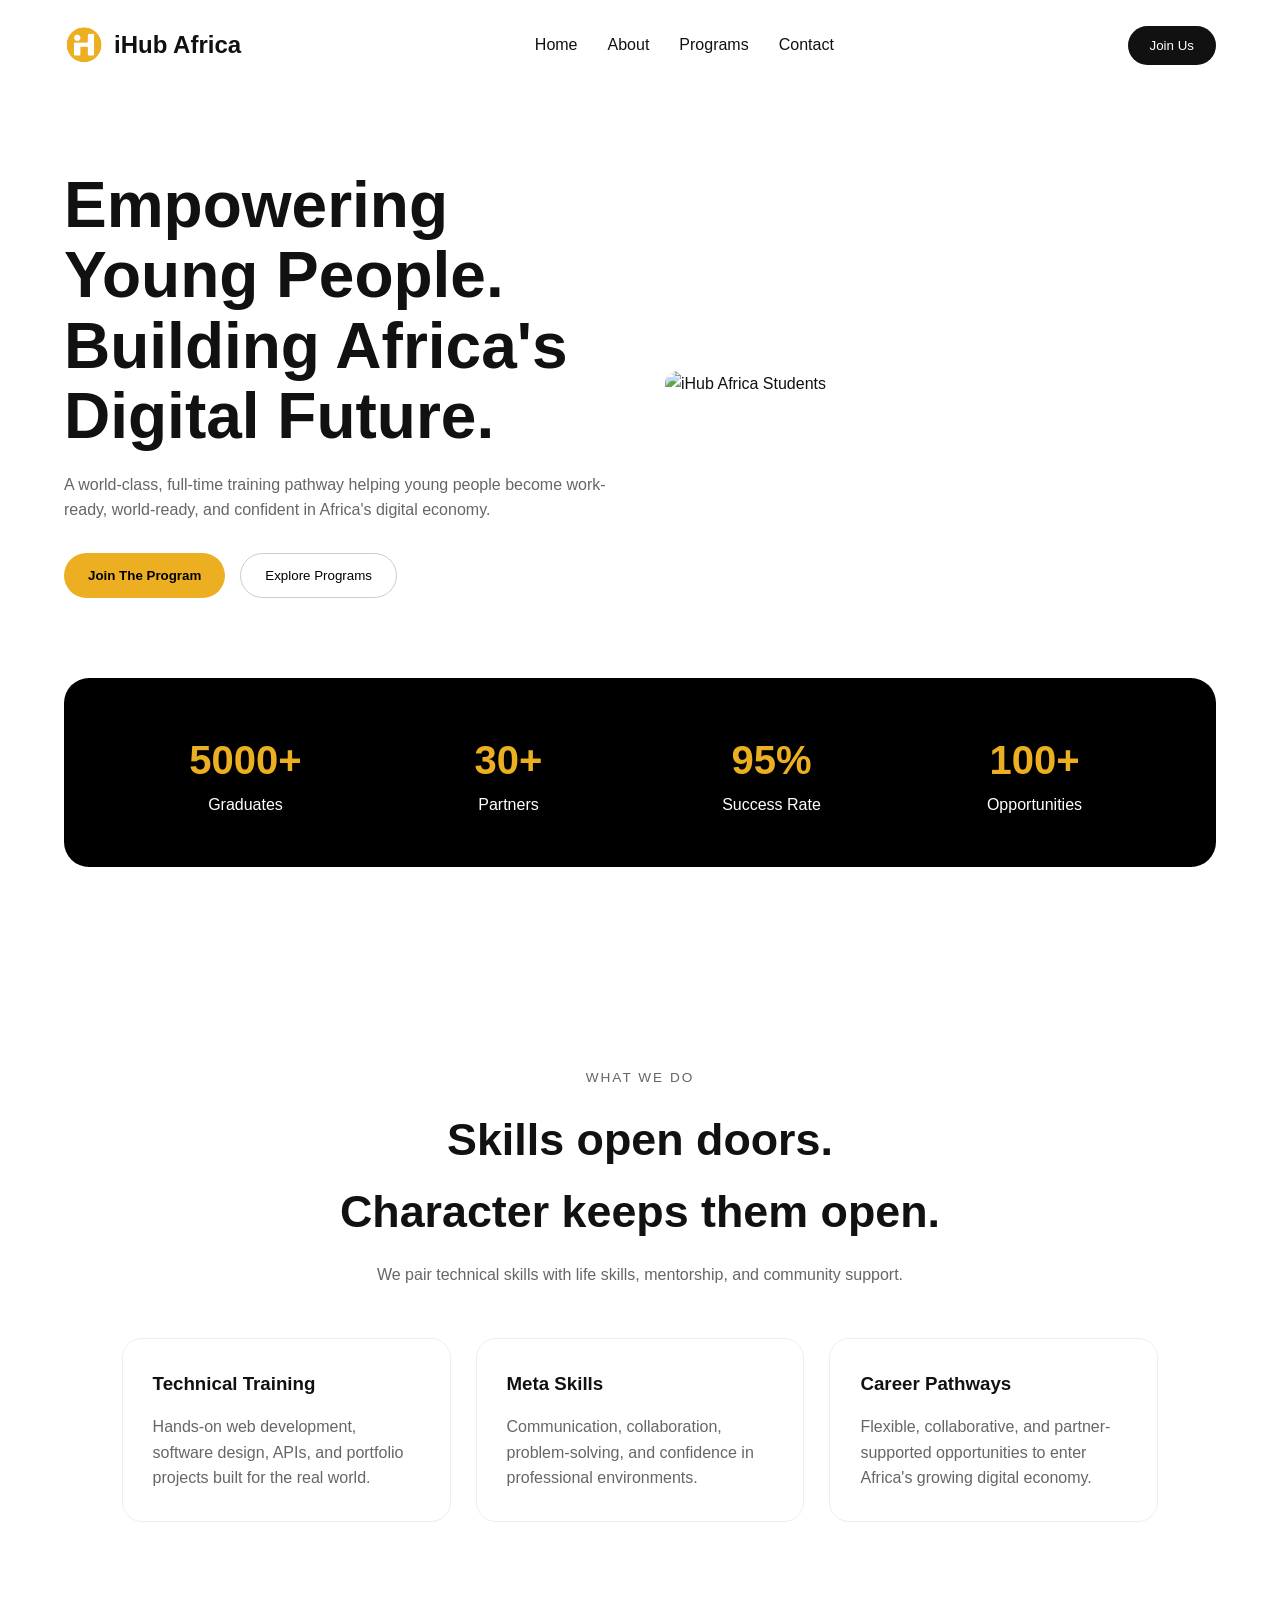
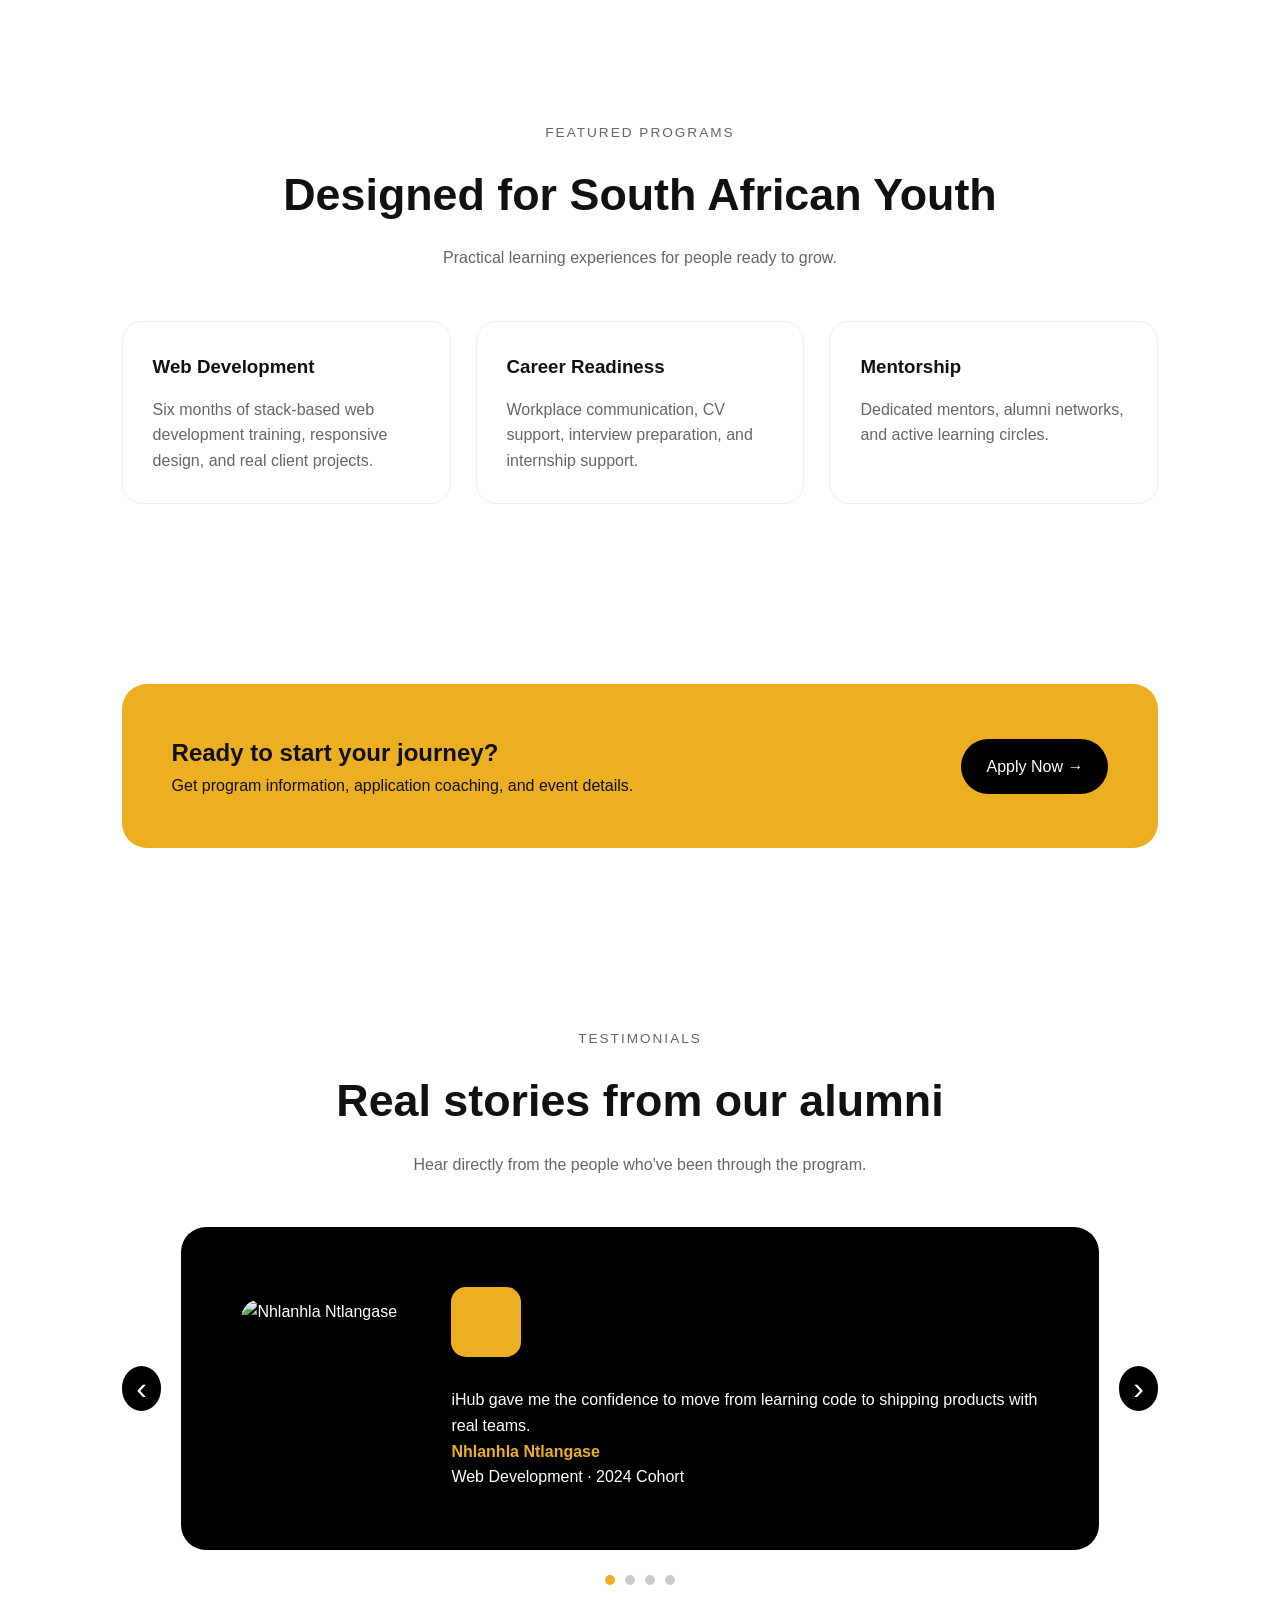
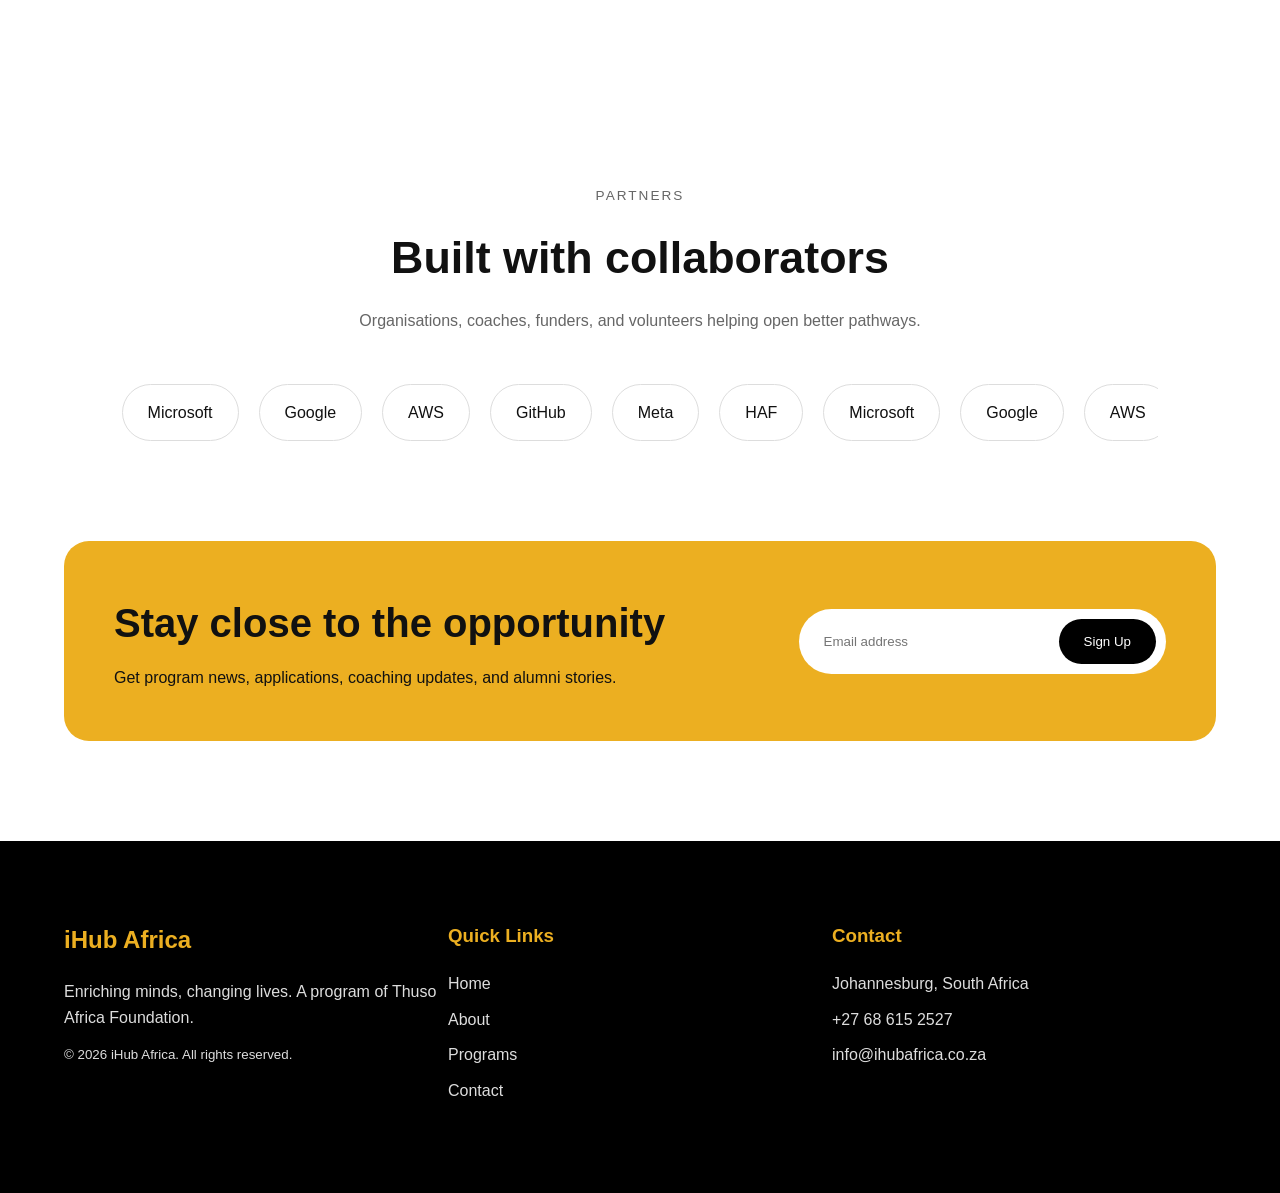
==== commit fa67072e: "Fixed contact validation form" ====
--- a/index.html
+++ b/index.html
@@ -4,7 +4,8 @@
     <meta charset="UTF-8">
     <meta name="viewport" content="width=device-width, initial-scale=1.0">
     <title>iHub Africa | Home</title>
-    <link rel="icon" href="./assests/iHubLogo.webp" type="image/x-icon">
+
+    <link rel="icon" href="./Assets/Icons/iHubLogo.webp" type="image/x-icon">
     <link rel="stylesheet" href="styles.css">
 </head>
 <body>
@@ -13,7 +14,7 @@
         <nav class="navbar">
 
             <div class="logo">
-                <img src="./assests/iHubLogo.webp" alt="iHub Africa Logo">
+                <img src="./Assets/Icons/iHubLogo.webp" alt="iHub Africa Logo">
                 <h2>iHub Africa</h2>
             </div>
 
@@ -297,15 +298,18 @@
 
             </div>
 
-            <div class="partners-logos">
-
-                <span class="partner-logo">Microsoft</span>
-                <span class="partner-logo">Google</span>
-                <span class="partner-logo">AWS</span>
-                <span class="partner-logo">GitHub</span>
-                <span class="partner-logo">Meta</span>
-                <span class="partner-logo">HAF</span>
-
+            <div class="partners-marquee" data-marquee>
+
+            <div class="partners-track" data-track>
+            
+            <span class="partner-logo">Microsoft</span>
+            <span class="partner-logo">Google</span>
+            <span class="partner-logo">AWS</span>
+            <span class="partner-logo">GitHub</span>
+            <span class="partner-logo">Meta</span>
+            <span class="partner-logo">HAF</span>
+
+            </div>
             </div>
 
         </div>
--- a/styles.css
+++ b/styles.css
@@ -214,18 +214,37 @@
     padding: 100px 5%;
 }
 
-.partners-logos {
-    display: flex;
-    flex-wrap: wrap;
-    justify-content: center;
-    gap: 20px;
-    margin-top: 40px;
-}
-
 .partner-logo {
     border: 1px solid #ddd;
     padding: 15px 25px;
     border-radius: 30px;
+}
+
+.partners-marquee {
+    width: 100%;
+    overflow: hidden;
+    margin-top: 40px;
+}
+
+.partners-track {
+    display: flex;
+    gap: 20px;
+    width: max-content;
+    animation: scrollPartners 18s linear infinite;
+}
+
+.partners-track.paused {
+    animation-play-state: paused;
+}
+
+@keyframes scrollPartners {
+    from {
+        transform: translateX(-50%);
+    }
+
+    to {
+        transform: translateX(0);
+    }
 }
 
 /* TESTIMONIALS */
@@ -431,13 +450,18 @@
     margin-bottom: 30px;
 }
 
-.green-btn {
+.learn-btn {
     background: #ecaf21;
     color: #111;
-    padding: 14px 25px;
+    border: none;
+    height: 44px;
+    padding: 14px 24px;
     border-radius: 30px;
-    font-weight: bold;
-    display: inline-block;
+    font-size: 13px;
+    font-weight: 600;
+    cursor: pointer;
+    align-items: center;
+    justify-content: center;
 }
 
 .about-image img {
@@ -577,15 +601,15 @@
 
 /* PROGRAM PAGE */
 
-/* PROGRAMS HERO */
-
 .programs-hero {
     padding: 100px 5%;
 }
 
 .programs-content {
-    max-width: 800px;
-    margin: 0;
+    display: grid;
+    grid-template-columns: 1fr 1fr;
+    align-items: center;
+    gap: 50px;
 }
 
 .program-text h1 {
@@ -594,11 +618,16 @@
     margin-bottom: 20px;
 }
 
-.program-text p {
-    color: #666;
-    font-size: 1.1rem;
-    max-width: 700px;
-    margin-bottom: 20px;
+.program-text p:not(.section-label) {
+    color: #666;
+    max-width: 550px;
+    margin-bottom: 30px;
+}
+
+.programs-image img {
+    width: 100%;
+    border-radius: 25px;
+    display: block;
 }
 
 /* PROGRAM PATHWAYS */
@@ -731,37 +760,31 @@
 
 /* CONTACT PAGE */
 
+/* CONTACT HERO */
+
 .contact-hero {
-    display: flex;
-    align-items: center;
-    justify-content: space-between;
-    gap: 3rem;
-    padding: 4rem 8%;
-}
-
-.contact-hero-content {
-    flex: 1;
+    display: grid;
+    grid-template-columns: 1fr 1fr;
+    align-items: center;
+    gap: 50px;
+    padding: 100px 5%;
 }
 
 .contact-hero-content h1 {
-    font-size: 3rem;
-    color: #000000;
-    margin-bottom: 1rem;
+    font-size: 4rem;
+    line-height: 1.1;
+    margin-bottom: 20px;
 }
 
 .contact-hero-content p {
-    font-size: 1.1rem;
-    color: #555;
-    line-height: 1.6;
-}
-
-.contact-hero-image {
-    flex: 1;
+    color: #666;
+    max-width: 550px;
+    margin-bottom: 30px;
 }
 
 .contact-hero-image img {
     width: 100%;
-    border-radius: 12px;
+    border-radius: 25px;
     display: block;
 }
 
@@ -828,6 +851,16 @@
     line-height: 1.6;
 }
 
+.map-section {
+    padding: 80px 5%;
+}
+
+.map-section iframe {
+    width: 100%;
+    border-radius: 20px;
+    margin-top: 30px;
+}
+
 .error-message {
     color: red;
     font-size: 0.85rem;
@@ -879,7 +912,7 @@
 
     .hero,
     .about-hero,
-    .program-hero-content {
+    .programs-content {
         grid-template-columns: 1fr;
         text-align: center;
     }
@@ -911,11 +944,10 @@
 
     .cta-box,
     .newsletter-content,
-    .coach-card,
-    .contact-hero {
-        flex-direction: column;
-        text-align: center;
-    }
+    .coach-card {
+    flex-direction: column;
+    text-align: center;
+}
 
     .footer-container {
         flex-wrap: wrap;
@@ -946,9 +978,10 @@
 
     .hero-text h1,
     .about-content h1,
-    .program-text h1 {
-        font-size: 2.5rem;
-    }
+    .program-text h1,
+    .contact-hero-content h1 {
+    font-size: 2.5rem;
+}
 
     .hero-buttons {
         flex-direction: column;
@@ -1030,4 +1063,30 @@
     .newsletter-text h2 {
         font-size: 1.8rem;
     }
+}
+
+@media screen and (max-width: 1024px) {
+
+    .contact-hero {
+        grid-template-columns: 1fr;
+        text-align: center;
+    }
+
+    .contact-hero-content p {
+        margin-left: auto;
+        margin-right: auto;
+    }
+
+}
+
+@media screen and (max-width: 768px) {
+
+    .contact-hero {
+        padding: 60px 20px;
+    }
+
+    .contact-hero-content h1 {
+        font-size: 2.5rem;
+    }
+
 }
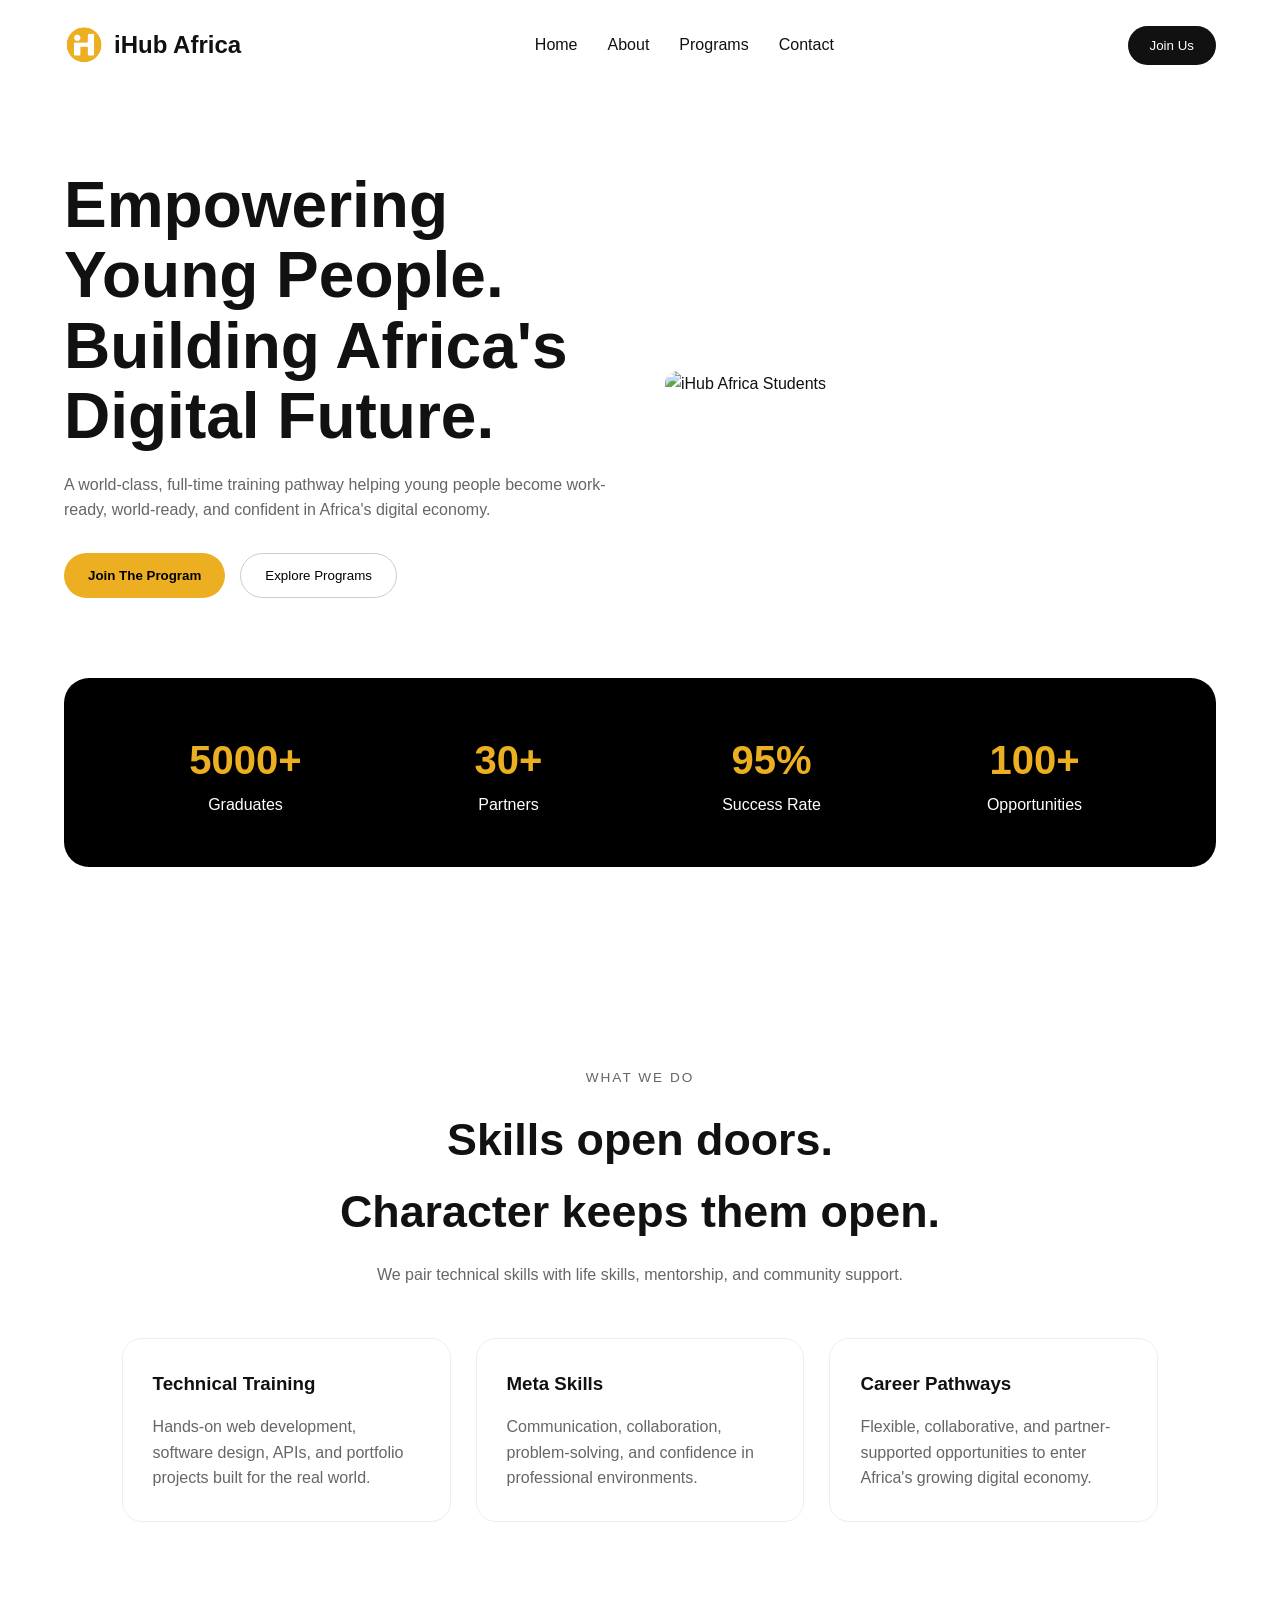
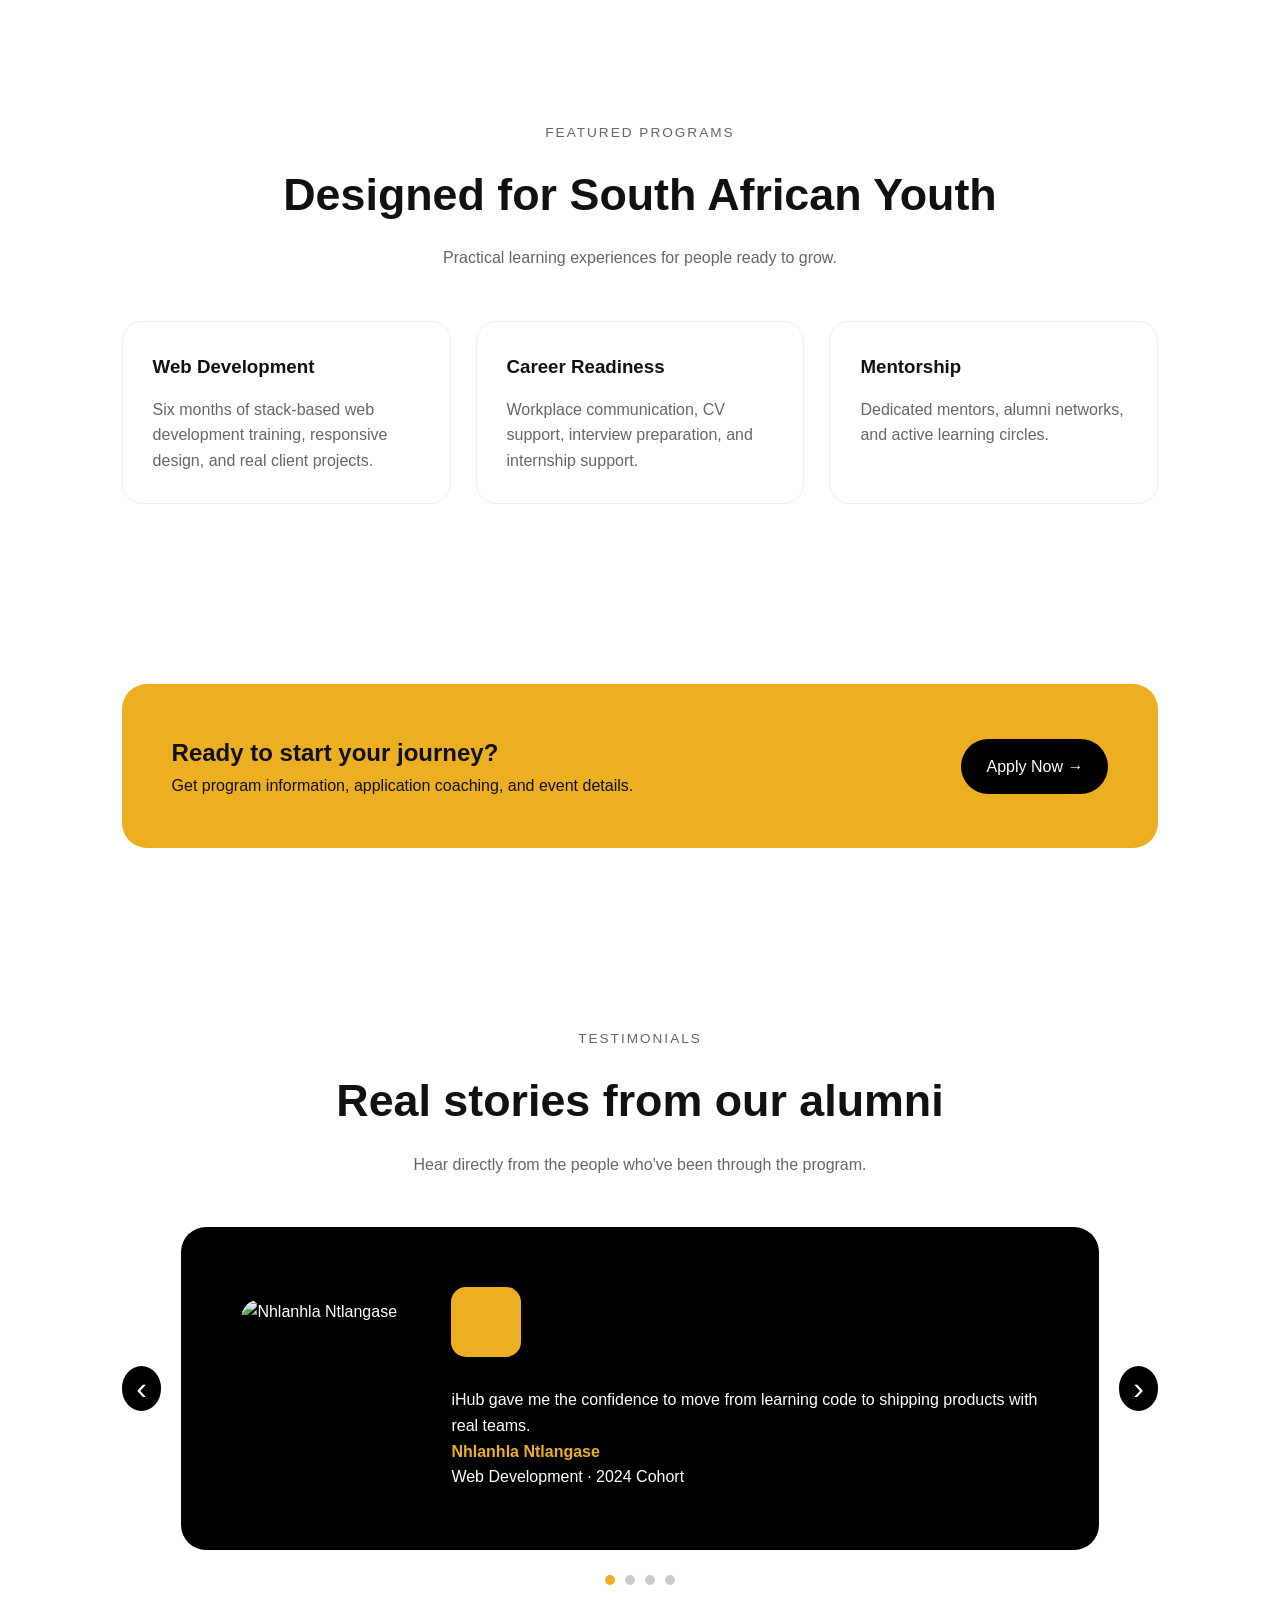
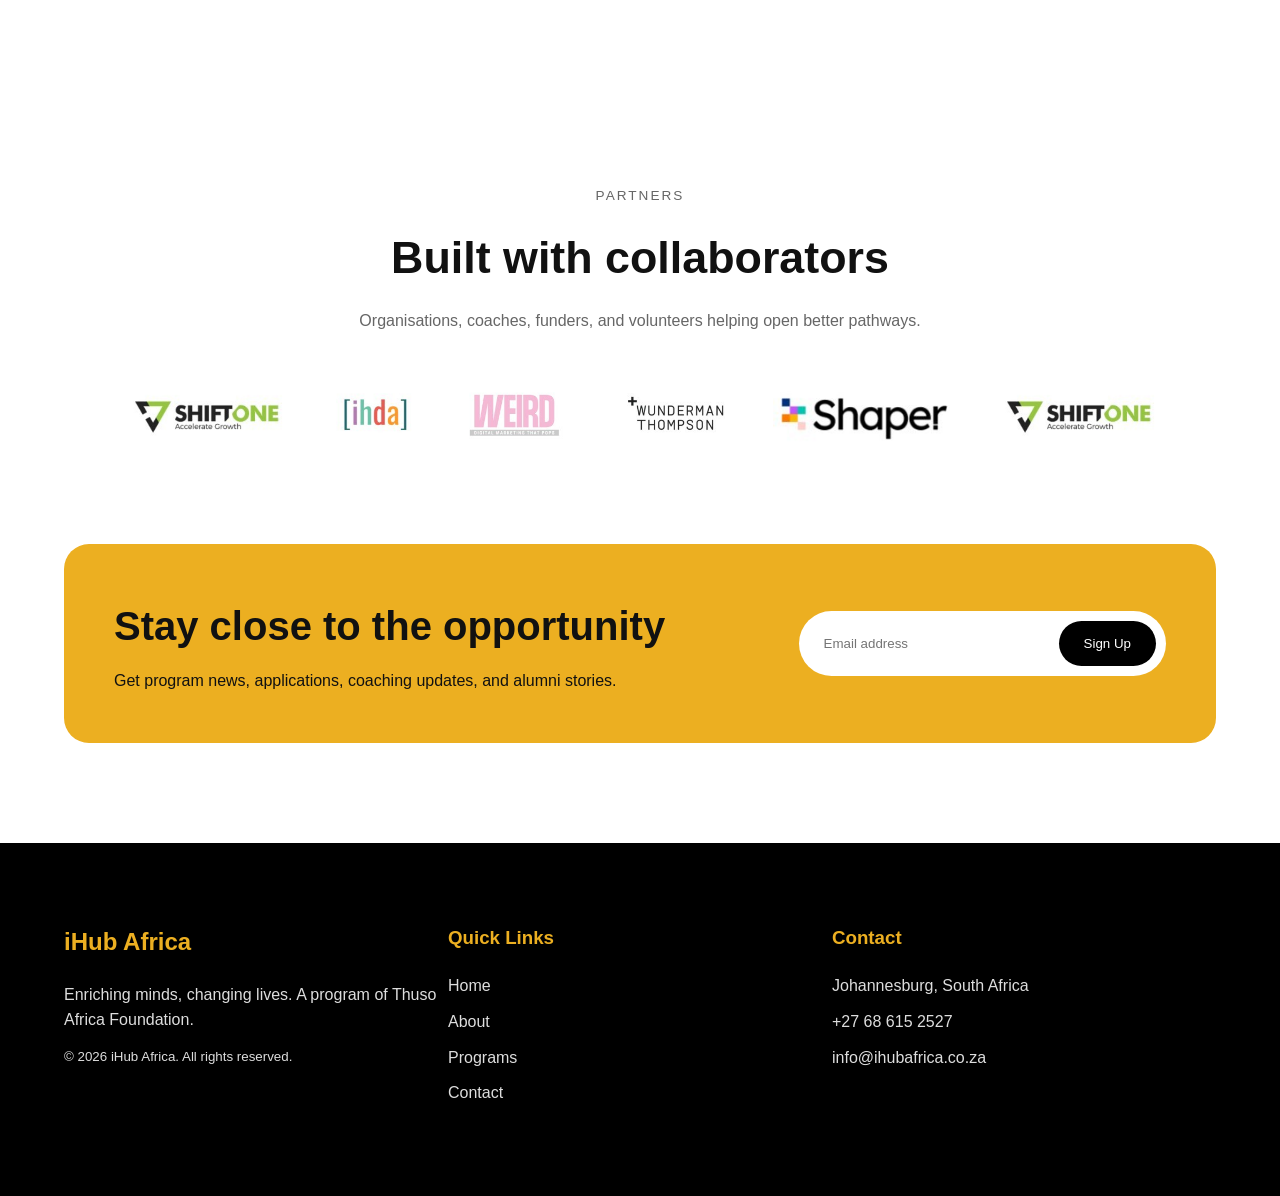
==== commit b888ad2f: "Added partners imgs" ====
--- a/index.html
+++ b/index.html
@@ -299,16 +299,14 @@
             </div>
 
             <div class="partners-marquee" data-marquee>
-
+            
             <div class="partners-track" data-track>
             
-            <span class="partner-logo">Microsoft</span>
-            <span class="partner-logo">Google</span>
-            <span class="partner-logo">AWS</span>
-            <span class="partner-logo">GitHub</span>
-            <span class="partner-logo">Meta</span>
-            <span class="partner-logo">HAF</span>
-
+            <img src="./Assets/Icons/shiftone logo.jpg" alt="Shifttone" class="partner-logo">
+            <img src="./Assets/Icons/IHDA logo.jpg" alt="Ihda" class="partner-logo">
+            <img src="./Assets/Icons/weird logo.jpg" alt="Weird" class="partner-logo">
+            <img src="./Assets/Icons/WT logo.jpg" alt="WT" class="partner-logo">
+            <img src="./Assets/Icons/shaper logo2.jpg" alt="Shaper" class="partner-logo">
             </div>
             </div>
 
--- a/styles.css
+++ b/styles.css
@@ -214,12 +214,6 @@
     padding: 100px 5%;
 }
 
-.partner-logo {
-    border: 1px solid #ddd;
-    padding: 15px 25px;
-    border-radius: 30px;
-}
-
 .partners-marquee {
     width: 100%;
     overflow: hidden;
@@ -228,13 +222,25 @@
 
 .partners-track {
     display: flex;
-    gap: 20px;
+    align-items: center;
+    gap: 40px;
     width: max-content;
-    animation: scrollPartners 18s linear infinite;
+    animation: scrollPartners 20s linear infinite;
 }
 
 .partners-track.paused {
     animation-play-state: paused;
+}
+
+.partner-logo {
+    height: 60px;
+    width: auto;
+    object-fit: contain;
+    transition: transform 0.3s ease;
+}
+
+.partner-logo:hover {
+    transform: scale(1.1);
 }
 
 @keyframes scrollPartners {
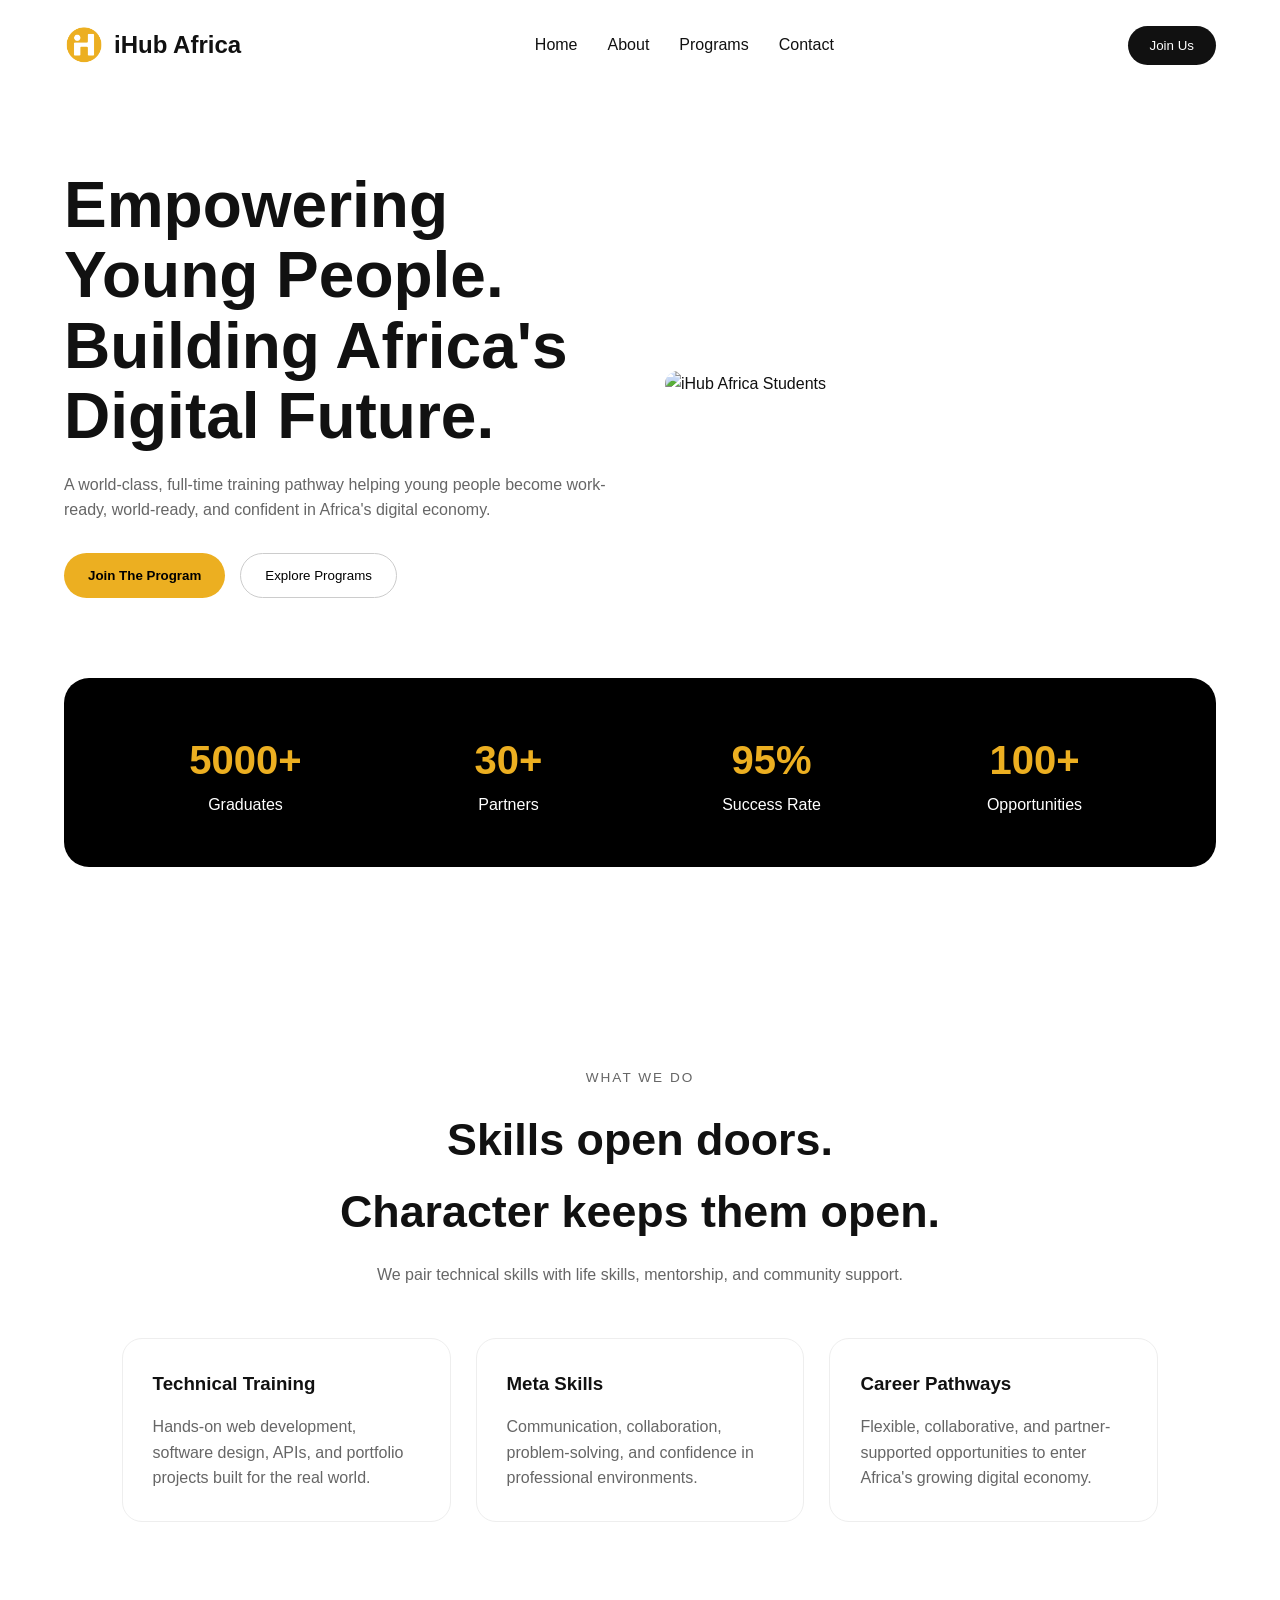
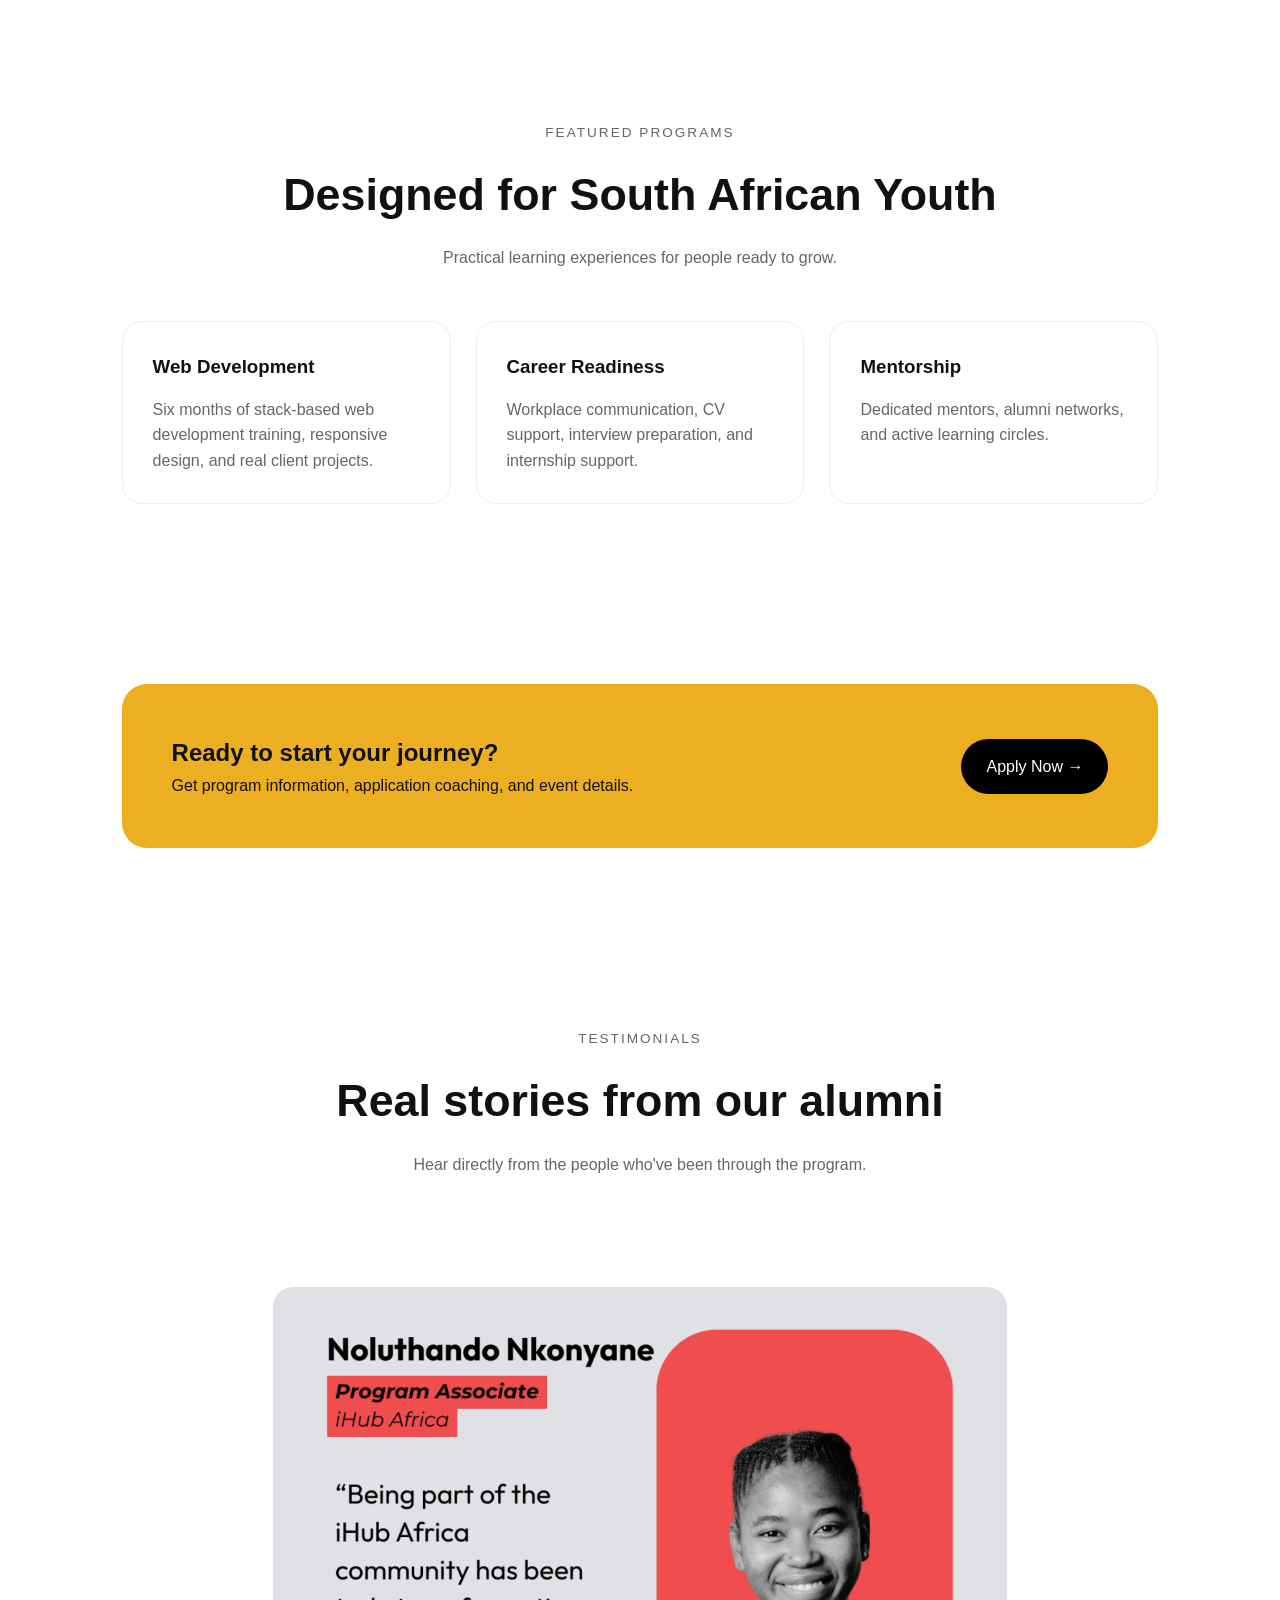
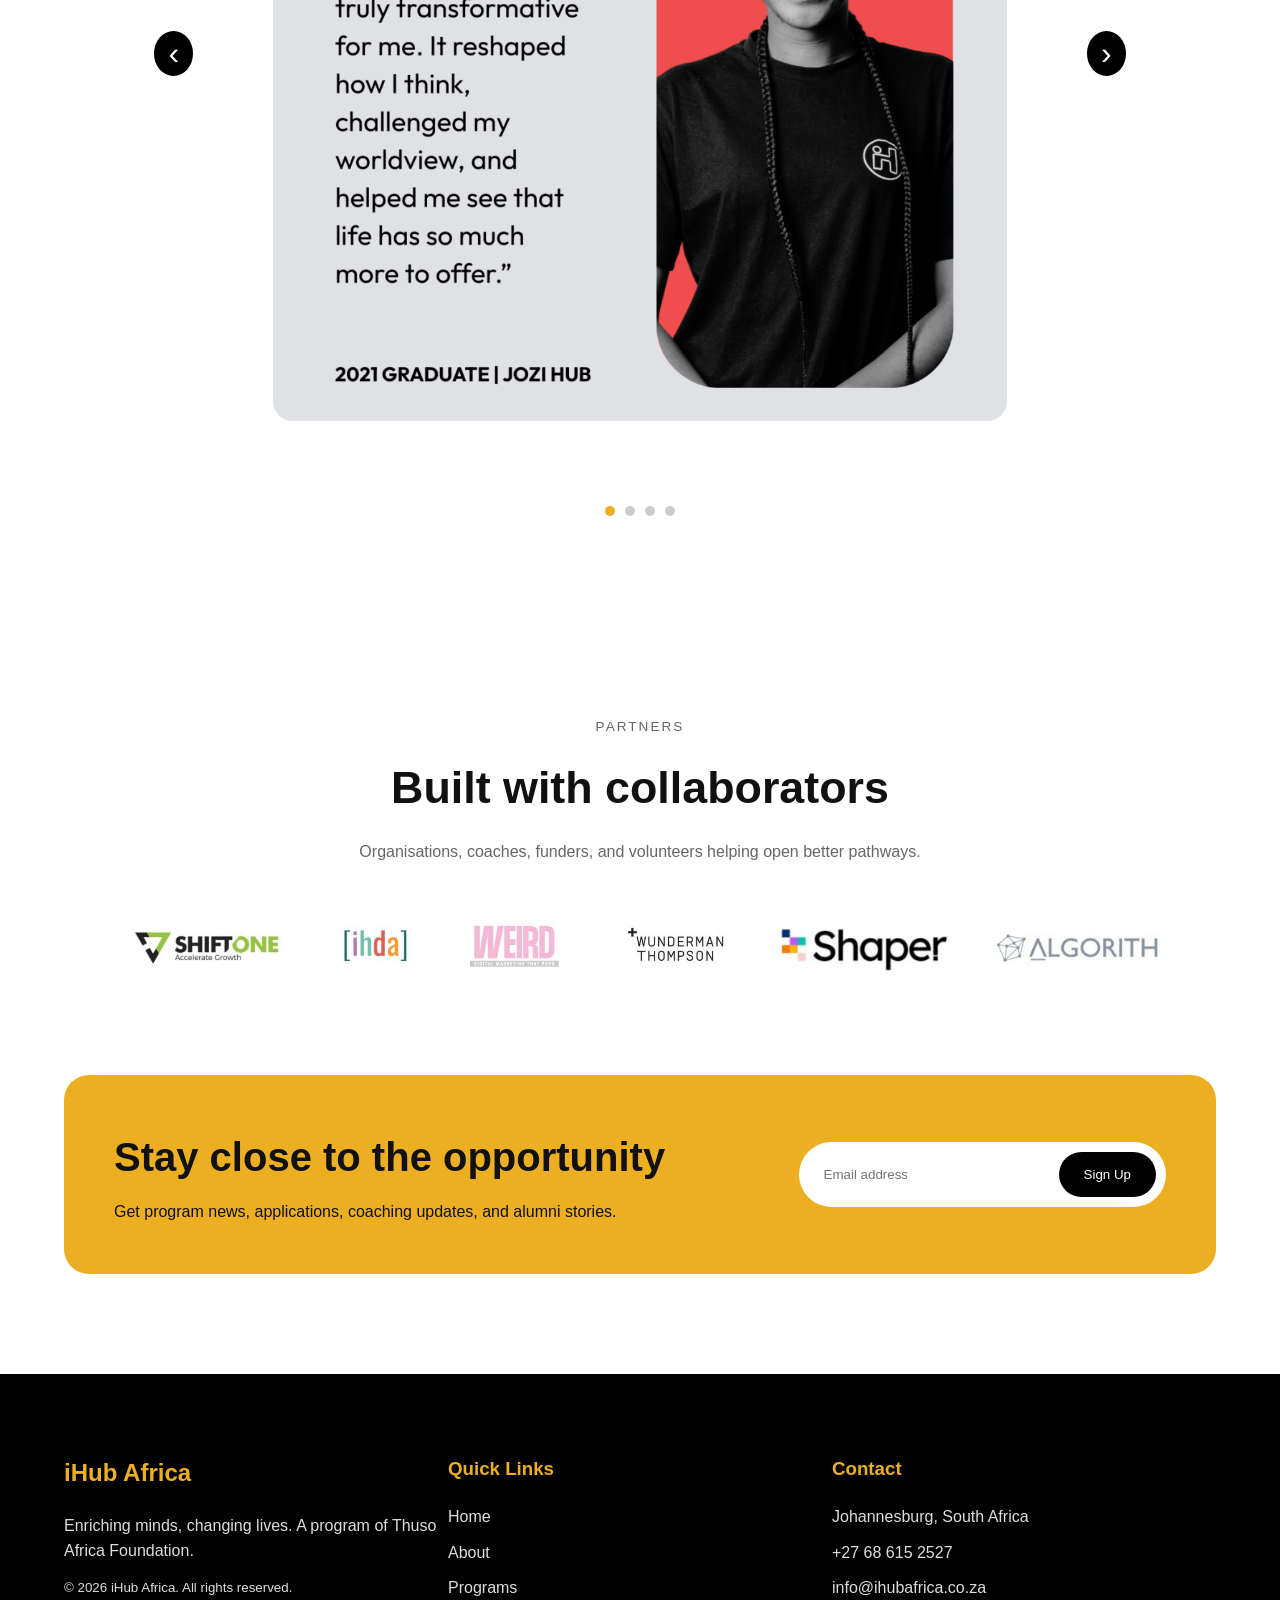
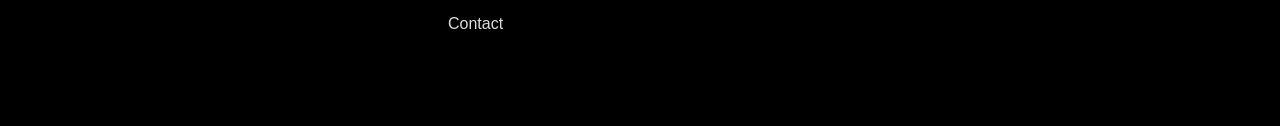
==== commit 6650c500: "Added heroe sections images" ====
--- a/index.html
+++ b/index.html
@@ -52,7 +52,7 @@
         </div>
 
         <div class="hero-image">
-            <img src="images/hero.png" alt="iHub Africa Students">
+            <img src="./Assets/Images/28.png" alt="iHub Africa Students">
         </div>
 
     </section>
@@ -200,73 +200,37 @@
                         <article class="testimonial-card">
                             <img
                                 class="testimonial-photo"
-                                src="./assests/testimonials/nhlanhla.webp"
+                                src="./Assets/Images/Alumni-Quotes-website.webp"
                                 alt="Nhlanhla Ntlangase"
                                 data-initials="NN"
                             >
-
-                            <div class="testimonial-body">
-                                <div class="quote-icon"></div>
-                                <p class="testimonial-quote">
-                                    iHub gave me the confidence to move from learning code to shipping products with real teams.
-                                </p>
-                                <p class="author">Nhlanhla Ntlangase</p>
-                                <p class="role">Web Development &middot; 2024 Cohort</p>
-                            </div>
                         </article>
 
                         <article class="testimonial-card">
                             <img
                                 class="testimonial-photo"
-                                src="./assests/testimonials/refilwe.webp"
+                                src="./Assets/Images/alumni 4.webp"
                                 alt="Refilwe Mokoena"
                                 data-initials="RM"
                             >
-
-                            <div class="testimonial-body">
-                                <div class="quote-icon"></div>
-                                <p class="testimonial-quote">
-                                    The career coaching turned my CV from invisible to interview-ready in three weeks.
-                                </p>
-                                <p class="author">Refilwe Mokoena</p>
-                                <p class="role">Career Readiness &middot; 2023 Cohort</p>
-                            </div>
                         </article>
 
                         <article class="testimonial-card">
                             <img
                                 class="testimonial-photo"
-                                src="./assests/testimonials/sipho.webp"
+                                src="./Assets/Images/alumni 3.webp"
                                 alt="Sipho Dlamini"
                                 data-initials="SD"
                             >
-
-                            <div class="testimonial-body">
-                                <div class="quote-icon"></div>
-                                <p class="testimonial-quote">
-                                    My mentor pushed me to apply for roles I didn't think I was ready for. Turns out I was.
-                                </p>
-                                <p class="author">Sipho Dlamini</p>
-                                <p class="role">Mentorship &middot; 2024 Cohort</p>
-                            </div>
                         </article>
 
                         <article class="testimonial-card">
                             <img
                                 class="testimonial-photo"
-                                src="./assests/testimonials/lerato.webp"
+                                src="./Assets/Images/Alumni-Quotes-website-2.webp"
                                 alt="Lerato Khumalo"
                                 data-initials="LK"
                             >
-
-                            <div class="testimonial-body">
-                                <div class="quote-icon"></div>
-                                <p class="testimonial-quote">
-                                    I walked in knowing nothing about code. Six months later I shipped my first client site.
-                                </p>
-                                <p class="author">Lerato Khumalo</p>
-                                <p class="role">Web Development &middot; 2025 Cohort</p>
-                            </div>
                         </article>
 
                     </div>
@@ -307,6 +271,8 @@
             <img src="./Assets/Icons/weird logo.jpg" alt="Weird" class="partner-logo">
             <img src="./Assets/Icons/WT logo.jpg" alt="WT" class="partner-logo">
             <img src="./Assets/Icons/shaper logo2.jpg" alt="Shaper" class="partner-logo">
+            <img src="./Assets/Icons/algorythm logo.jpg" alt="Shaper" class="partner-logo">
+            
             </div>
             </div>
 
--- a/styles.css
+++ b/styles.css
@@ -53,6 +53,11 @@
 .nav-links a {
     color: #111;
     font-weight: 500;
+    transition: color 0.3s ease;
+}
+
+.nav-links a:hover {
+    color: #ecaf21;
 }
 
 .join-btn {
@@ -62,6 +67,13 @@
     padding: 12px 22px;
     border-radius: 30px;
     cursor: pointer;
+    transition: all 0.3s ease;
+}
+
+.join-btn:hover {
+    background: #ecaf21;
+    color: #111;
+    transform: translateY(-2px);
 }
 
 /* HERO */
@@ -98,6 +110,13 @@
     border-radius: 30px;
     cursor: pointer;
     font-weight: bold;
+    transition: all 0.3s ease;
+}
+
+.hero-btn:hover {
+    background: #111;
+    color: white;
+    transform: translateY(-2px);
 }
 
 .hero-btn-secondary {
@@ -106,11 +125,23 @@
     padding: 14px 24px;
     border-radius: 30px;
     cursor: pointer;
-}
-
-.hero-image img {
+    transition: all 0.3s ease;
+}
+
+.hero-btn-secondary:hover {
+    background: #111;
+    color: white;
+    border-color: #111;
+    transform: translateY(-2px);
+}
+
+.hero-image img,
+.about-image img,
+.programs-image img,
+.contact-hero-image img {
     width: 100%;
     border-radius: 25px;
+    display: block;
 }
 
 /* STATS */
@@ -170,18 +201,35 @@
     gap: 25px;
 }
 
-.program-card {
+.program-card,
+.info-card,
+.value-card,
+.timeline-card {
     border: 1px solid #eee;
     border-radius: 20px;
     padding: 30px;
     background: white;
-}
-
-.program-card h3 {
+    transition: all 0.3s ease;
+}
+
+.program-card:hover,
+.info-card:hover,
+.value-card:hover,
+.timeline-card:hover {
+    transform: translateY(-8px);
+    box-shadow: 0 15px 30px rgba(0, 0, 0, 0.08);
+}
+
+.program-card h3,
+.value-card h3,
+.timeline-card h3 {
     margin-bottom: 15px;
 }
 
-.program-card p {
+.program-card p,
+.info-card p,
+.value-card p,
+.timeline-card p {
     color: #666;
 }
 
@@ -206,6 +254,13 @@
     color: white;
     padding: 15px 25px;
     border-radius: 30px;
+    transition: all 0.3s ease;
+}
+
+.btn-black:hover {
+    background: white;
+    color: #111;
+    transform: translateY(-2px);
 }
 
 /* PARTNERS */
@@ -256,32 +311,7 @@
 /* TESTIMONIALS */
 
 .testimonial-section {
-    padding: 100px 5%;
-}
-
-.testimonial-card {
-    background: #000000;
-    color: white;
-    border-radius: 25px;
-    padding: 60px;
-}
-
-.quote-icon {
-    width: 70px;
-    height: 70px;
-    background: #ecaf21;
-    border-radius: 15px;
-    margin-bottom: 30px;
-}
-
-.testimonial-card h2 {
-    font-size: 2rem;
-    margin-bottom: 20px;
-}
-
-.author {
-    color: #ecaf21;
-    font-weight: bold;
+    padding: 100px;
 }
 
 .testimonial-carousel {
@@ -304,14 +334,18 @@
 
 .testimonial-card {
     min-width: 100%;
+    background: #ffffff;
+    color: #ffffff;
+    border-radius: 25px;
+    padding: 60px;
     display: flex;
     align-items: center;
     gap: 30px;
 }
 
 .testimonial-photo {
-    width: 180px;
-    height: 180px;
+    width: 100%;
+    height: 100%;
     border-radius: 20px;
     object-fit: cover;
 }
@@ -330,6 +364,12 @@
     font-size: 2rem;
     cursor: pointer;
     z-index: 2;
+    transition: all 0.3s ease;
+}
+
+.carousel-arrow:hover {
+    background: #ecaf21;
+    color: #111;
 }
 
 .carousel-dots {
@@ -394,6 +434,12 @@
     padding: 15px 25px;
     border-radius: 50px;
     cursor: pointer;
+    transition: all 0.3s ease;
+}
+
+.newsletter-form button:hover {
+    background: #ecaf21;
+    color: #111;
 }
 
 /* FOOTER */
@@ -428,6 +474,7 @@
 
 .footer-column a {
     color: #ddd;
+    transition: color 0.3s ease;
 }
 
 .footer-column a:hover {
@@ -436,7 +483,9 @@
 
 /* ABOUT PAGE */
 
-.about-hero {
+.about-hero,
+.programs-content,
+.contact-hero {
     display: grid;
     grid-template-columns: 1fr 1fr;
     align-items: center;
@@ -444,13 +493,17 @@
     padding: 100px 5%;
 }
 
-.about-content h1 {
+.about-content h1,
+.program-text h1,
+.contact-hero-content h1 {
     font-size: 4rem;
     line-height: 1.1;
     margin-bottom: 20px;
 }
 
-.about-content p {
+.about-content p,
+.program-text p:not(.section-label),
+.contact-hero-content p {
     color: #666;
     max-width: 550px;
     margin-bottom: 30px;
@@ -466,13 +519,16 @@
     font-size: 13px;
     font-weight: 600;
     cursor: pointer;
+    display: inline-flex;
     align-items: center;
     justify-content: center;
-}
-
-.about-image img {
-    width: 100%;
-    border-radius: 25px;
+    transition: all 0.3s ease;
+}
+
+.learn-btn:hover {
+    background: #111;
+    color: white;
+    transform: translateY(-2px);
 }
 
 .mission-vision {
@@ -482,111 +538,57 @@
     padding: 100px 5%;
 }
 
-.info-card {
-    border: 1px solid #eee;
-    border-radius: 20px;
-    padding: 35px;
-    background: white;
-}
-
 .info-card h2 {
     font-size: 2rem;
     margin-bottom: 15px;
 }
 
-.info-card p {
-    color: #666;
-}
-
-.values {
+.values,
+.story,
+.founders {
     padding: 100px 5%;
 }
 
-.values > h2 {
+.values > h2,
+.story h2,
+.founders h2 {
     text-align: center;
     font-size: 2.8rem;
 }
 
-.section-text {
+.section-text,
+.story > p {
     text-align: center;
     color: #666;
     margin: 20px auto 50px;
 }
 
-.values-grid {
-    display: grid;
-    grid-template-columns: repeat(4, 1fr);
-    gap: 25px;
-}
-
-.value-card {
-    border: 1px solid #eee;
-    border-radius: 20px;
-    padding: 30px;
-}
-
-.value-card h3 {
-    margin-bottom: 15px;
-}
-
-.value-card p {
-    color: #666;
-}
-
-.story {
-    padding: 100px 5%;
-}
-
-.story h2 {
-    text-align: center;
-    font-size: 2.8rem;
-}
-
-.story > p {
-    text-align: center;
-    color: #666;
-}
-
+.values-grid,
 .timeline-grid {
     display: grid;
     grid-template-columns: repeat(4, 1fr);
     gap: 25px;
+}
+
+.timeline-grid,
+.founder-grid {
     margin-top: 50px;
-}
-
-.timeline-card {
-    border: 1px solid #eee;
-    border-radius: 20px;
-    padding: 30px;
-}
-
-.timeline-card h3 {
-    margin-bottom: 15px;
-}
-
-.timeline-card p {
-    color: #666;
-}
-
-.founders {
-    padding: 100px 5%;
-}
-
-.founders h2 {
-    text-align: center;
-    font-size: 2.8rem;
 }
 
 .founder-grid {
     display: grid;
     grid-template-columns: repeat(3, 1fr);
     gap: 25px;
-    margin-top: 50px;
 }
 
 .founder-card img {
     width: 100%;
     border-radius: 20px;
+    transition: transform 0.3s ease;
+}
+
+.founder-card img:hover {
+    transform: scale(1.03);
 }
 
 .founder-card h3 {
@@ -608,35 +610,8 @@
 /* PROGRAM PAGE */
 
 .programs-hero {
-    padding: 100px 5%;
-}
-
-.programs-content {
-    display: grid;
-    grid-template-columns: 1fr 1fr;
-    align-items: center;
-    gap: 50px;
-}
-
-.program-text h1 {
-    font-size: 4rem;
-    line-height: 1.1;
-    margin-bottom: 20px;
-}
-
-.program-text p:not(.section-label) {
-    color: #666;
-    max-width: 550px;
-    margin-bottom: 30px;
-}
-
-.programs-image img {
-    width: 100%;
-    border-radius: 25px;
-    display: block;
-}
-
-/* PROGRAM PATHWAYS */
+    padding: 0;
+}
 
 .program-options {
     padding: 100px 5%;
@@ -681,44 +656,6 @@
     color: #d9d9d9;
 }
 
-/* RESPONSIVE For Programs Page*/
-
-@media screen and (max-width: 1024px) {
-
-    .program-text h1 {
-        font-size: 3rem;
-    }
-
-    .program-grid {
-        grid-template-columns: repeat(2, 1fr);
-    }
-
-}
-
-@media screen and (max-width: 768px) {
-
-    .programs-hero {
-        padding: 80px 20px;
-    }
-
-    .program-text h1 {
-        font-size: 2.5rem;
-    }
-
-    .program-grid {
-        grid-template-columns: 1fr;
-    }
-
-}
-
-@media screen and (max-width: 480px) {
-
-    .program-text h1 {
-        font-size: 2rem;
-    }
-
-}
-
 .coach-section {
     padding: 80px 5%;
 }
@@ -733,8 +670,6 @@
     align-items: center;
     gap: 20px;
 }
-
-/* GALLERY */
 
 .gallery-section {
     padding: 80px 5%;
@@ -747,52 +682,30 @@
 }
 
 .gallery-card {
-    height: 180px;
-    background: #5f8f73;
+    overflow: hidden;
     border-radius: 20px;
-    position: relative;
-}
-
-.gallery-card::before {
-    content: "";
-    width: 80px;
-    height: 50px;
-    background: #ecaf21;
-    border-radius: 12px;
-    position: absolute;
-    top: -15px;
-    right: 15px;
+    height: 250px;
+    transition: all 0.3s ease;
+}
+
+.gallery-card img {
+    width: 100%;
+    height: 100%;
+    object-fit: cover;
+    display: block;
+    transition: transform 0.4s ease;
+}
+
+.gallery-card:hover {
+    transform: translateY(-6px);
+    box-shadow: 0 12px 25px rgba(0, 0, 0, 0.1);
+}
+
+.gallery-card:hover img {
+    transform: scale(1.05);
 }
 
 /* CONTACT PAGE */
-
-/* CONTACT HERO */
-
-.contact-hero {
-    display: grid;
-    grid-template-columns: 1fr 1fr;
-    align-items: center;
-    gap: 50px;
-    padding: 100px 5%;
-}
-
-.contact-hero-content h1 {
-    font-size: 4rem;
-    line-height: 1.1;
-    margin-bottom: 20px;
-}
-
-.contact-hero-content p {
-    color: #666;
-    max-width: 550px;
-    margin-bottom: 30px;
-}
-
-.contact-hero-image img {
-    width: 100%;
-    border-radius: 25px;
-    display: block;
-}
 
 .contact-section {
     display: flex;
@@ -827,6 +740,11 @@
     outline: none;
 }
 
+.contact-form input:focus,
+.contact-form textarea:focus {
+    border-color: #ecaf21;
+}
+
 .primary-btn {
     display: inline-block;
     background: #050505;
@@ -837,7 +755,13 @@
     cursor: pointer;
     font-size: 1rem;
     margin-top: 1rem;
-    transition: 0.3s;
+    transition: all 0.3s ease;
+}
+
+.primary-btn:hover {
+    background: #ecaf21;
+    color: #111;
+    transform: translateY(-2px);
 }
 
 .contact-info {
@@ -887,7 +811,10 @@
         max-width: 1400px;
     }
 
-    .hero-text h1 {
+    .hero-text h1,
+    .about-content h1,
+    .program-text h1,
+    .contact-hero-content h1 {
         font-size: 5rem;
     }
 
@@ -918,13 +845,16 @@
 
     .hero,
     .about-hero,
-    .programs-content {
+    .programs-content,
+    .contact-hero {
         grid-template-columns: 1fr;
         text-align: center;
     }
 
     .hero-text p,
-    .about-content p {
+    .about-content p,
+    .program-text p:not(.section-label),
+    .contact-hero-content p {
         margin: 0 auto 30px;
     }
 
@@ -939,7 +869,7 @@
 
     .programs-grid,
     .program-grid {
-        grid-template-columns: 1fr;
+        grid-template-columns: repeat(2, 1fr);
     }
 
     .values-grid,
@@ -951,9 +881,9 @@
     .cta-box,
     .newsletter-content,
     .coach-card {
-    flex-direction: column;
-    text-align: center;
-}
+        flex-direction: column;
+        text-align: center;
+    }
 
     .footer-container {
         flex-wrap: wrap;
@@ -978,7 +908,10 @@
         gap: 15px;
     }
 
-    .hero {
+    .hero,
+    .about-hero,
+    .programs-content,
+    .contact-hero {
         padding: 60px 20px;
     }
 
@@ -986,8 +919,8 @@
     .about-content h1,
     .program-text h1,
     .contact-hero-content h1 {
-    font-size: 2.5rem;
-}
+        font-size: 2.5rem;
+    }
 
     .hero-buttons {
         flex-direction: column;
@@ -1015,6 +948,8 @@
     }
 
     .mission-vision,
+    .programs-grid,
+    .program-grid,
     .values-grid,
     .timeline-grid,
     .founder-grid,
@@ -1033,6 +968,11 @@
         width: 100%;
     }
 
+    .testimonial-card {
+        flex-direction: column;
+        text-align: center;
+    }
+
     .footer-container {
         flex-direction: column;
         align-items: center;
@@ -1047,7 +987,8 @@
 @media screen and (max-width: 480px) {
     .hero-text h1,
     .about-content h1,
-    .program-text h1 {
+    .program-text h1,
+    .contact-hero-content h1 {
         font-size: 2rem;
     }
 
@@ -1069,30 +1010,4 @@
     .newsletter-text h2 {
         font-size: 1.8rem;
     }
-}
-
-@media screen and (max-width: 1024px) {
-
-    .contact-hero {
-        grid-template-columns: 1fr;
-        text-align: center;
-    }
-
-    .contact-hero-content p {
-        margin-left: auto;
-        margin-right: auto;
-    }
-
-}
-
-@media screen and (max-width: 768px) {
-
-    .contact-hero {
-        padding: 60px 20px;
-    }
-
-    .contact-hero-content h1 {
-        font-size: 2.5rem;
-    }
-
 }
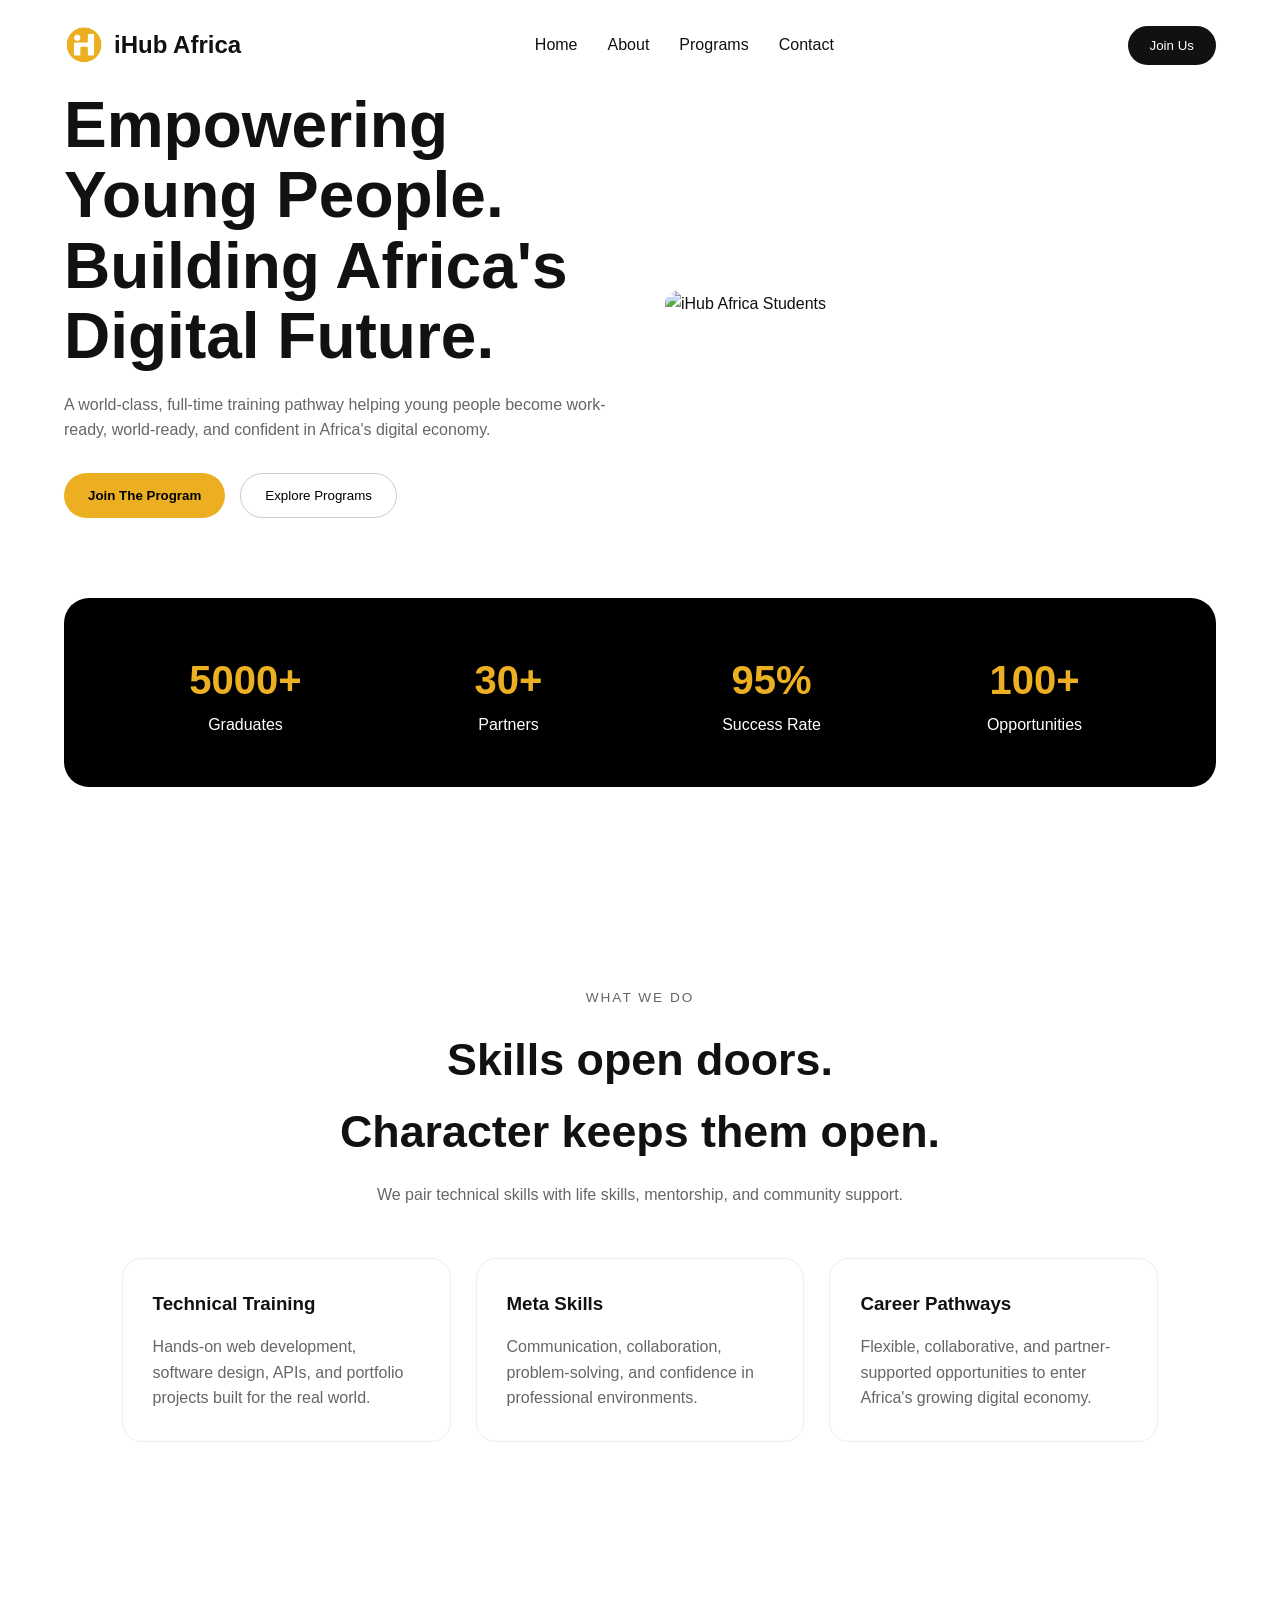
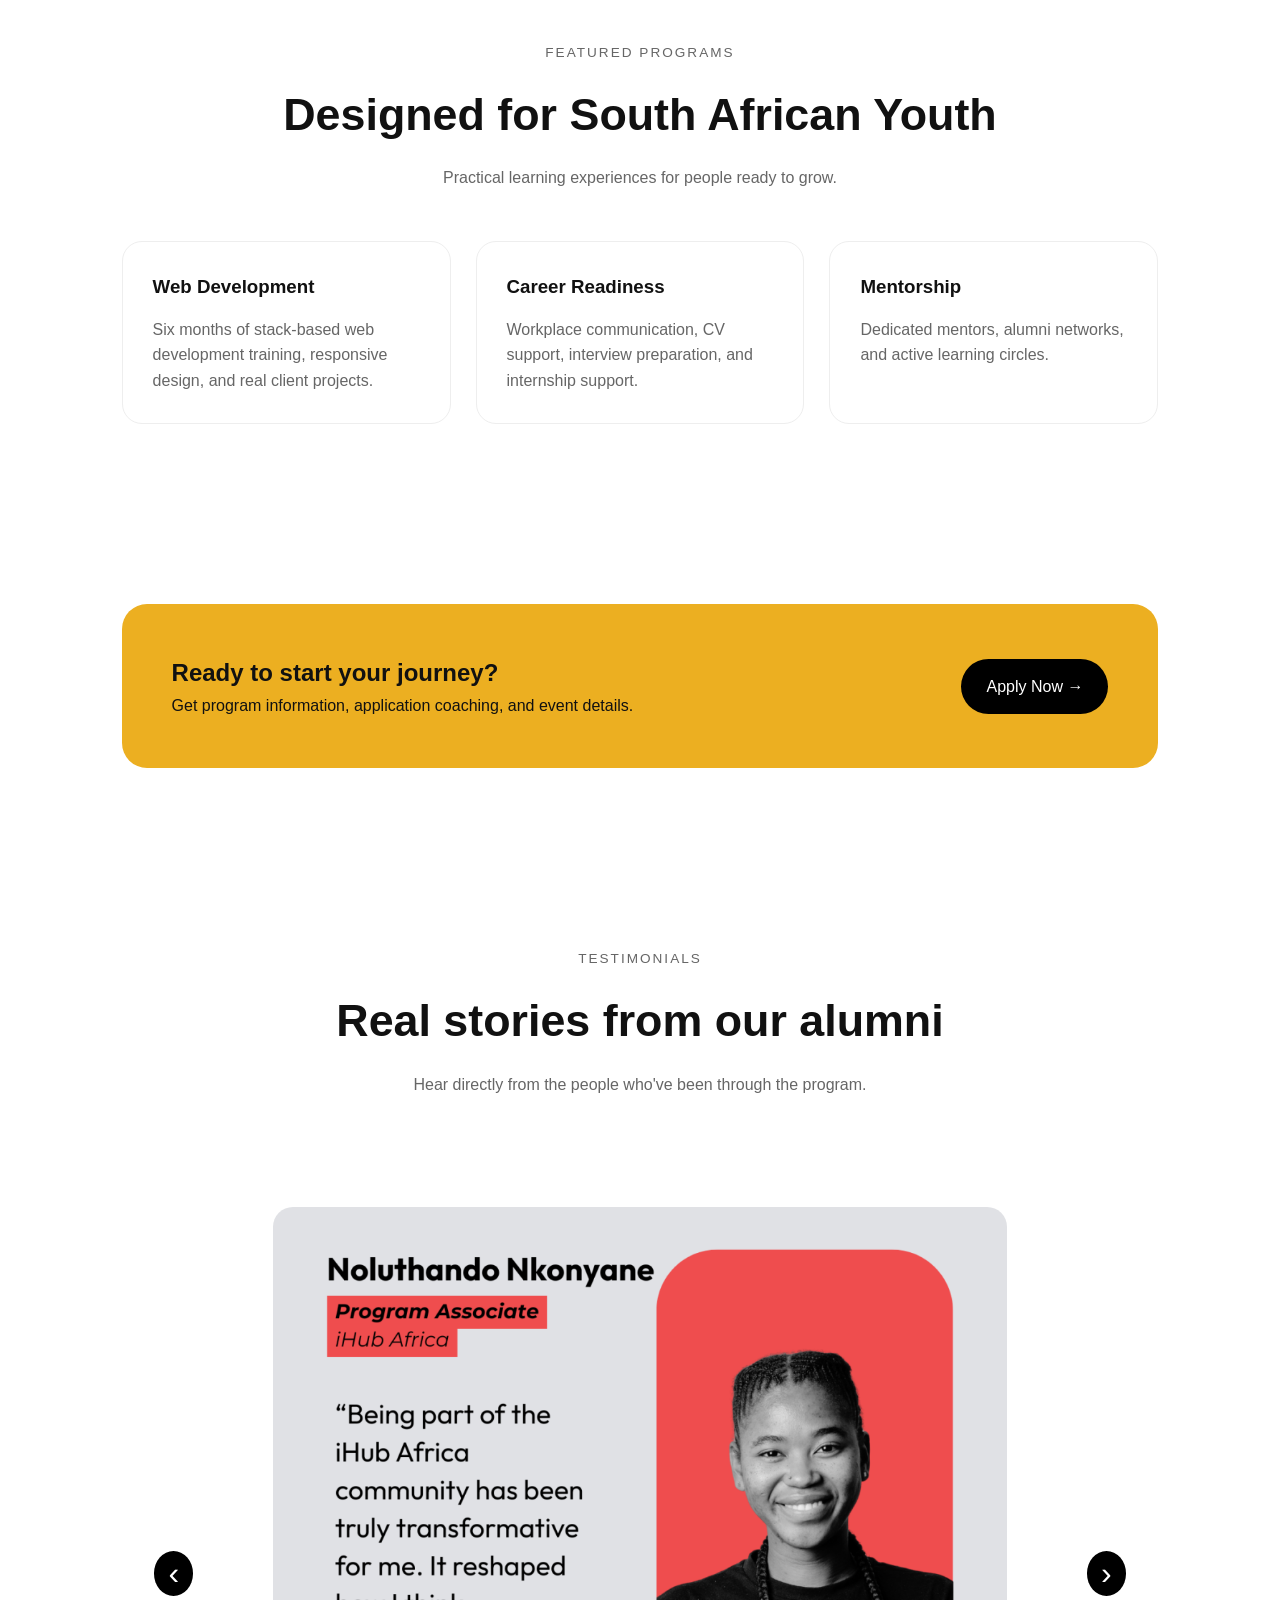
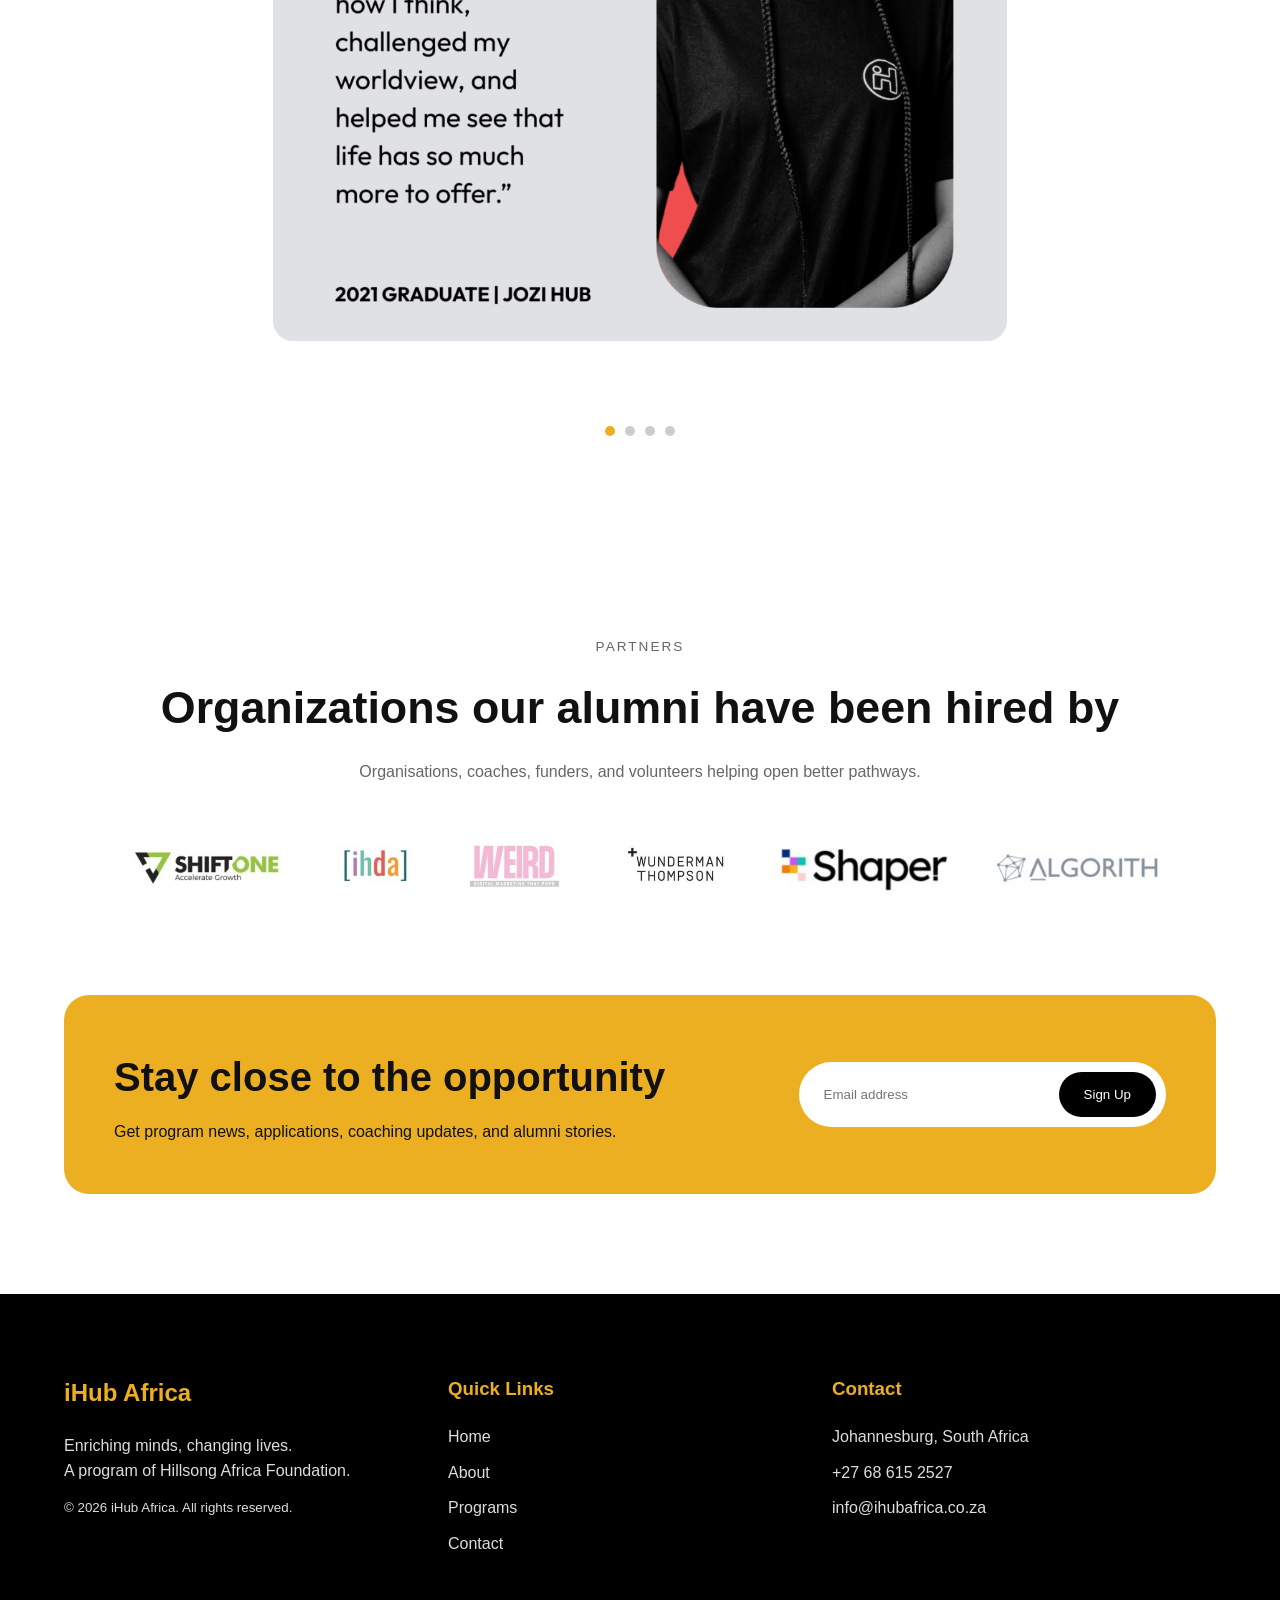
==== commit 03220ef7: "Fixed typo" ====
--- a/index.html
+++ b/index.html
@@ -45,8 +45,8 @@
             </p>
 
             <div class="hero-buttons">
-                <button class="hero-btn">Join The Program</button>
-                <button class="hero-btn-secondary">Explore Programs</button>
+                <button class="hero-btn" onclick="window.location.href='contact.html'">Join The Program</button>
+                <button class="hero-btn-secondary" onclick="window.location.href='programs.html'">Explore Programs</button>
             </div>
 
         </div>
@@ -256,7 +256,7 @@
 
                 <p class="section-label">PARTNERS</p>
 
-                <h2>Built with collaborators</h2>
+                <h2>Organizations our alumni have been hired by</h2>
 
                 <p>Organisations, coaches, funders, and volunteers helping open better pathways.</p>
 
@@ -318,8 +318,8 @@
                 <h2>iHub Africa</h2>
 
                 <p>
-                    Enriching minds, changing lives.
-                    A program of Thuso Africa Foundation.
+                    Enriching minds, changing lives.<br>
+                    A program of Hillsong Africa Foundation.
                 </p>
 
                 <small>
--- a/styles.css
+++ b/styles.css
@@ -9,6 +9,7 @@
     background: #ffffff;
     color: #111;
     line-height: 1.6;
+    padding-top: 10px;
 }
 
 .container {
@@ -32,6 +33,13 @@
     justify-content: space-between;
     align-items: center;
     padding: 25px 5%;
+    position: fixed;
+    top: 0;
+    left: 0;
+    width: 100%;
+    background: rgba(255, 255, 255, 0.95);
+    backdrop-filter: blur(10px);
+    z-index: 1000;
 }
 
 .logo {
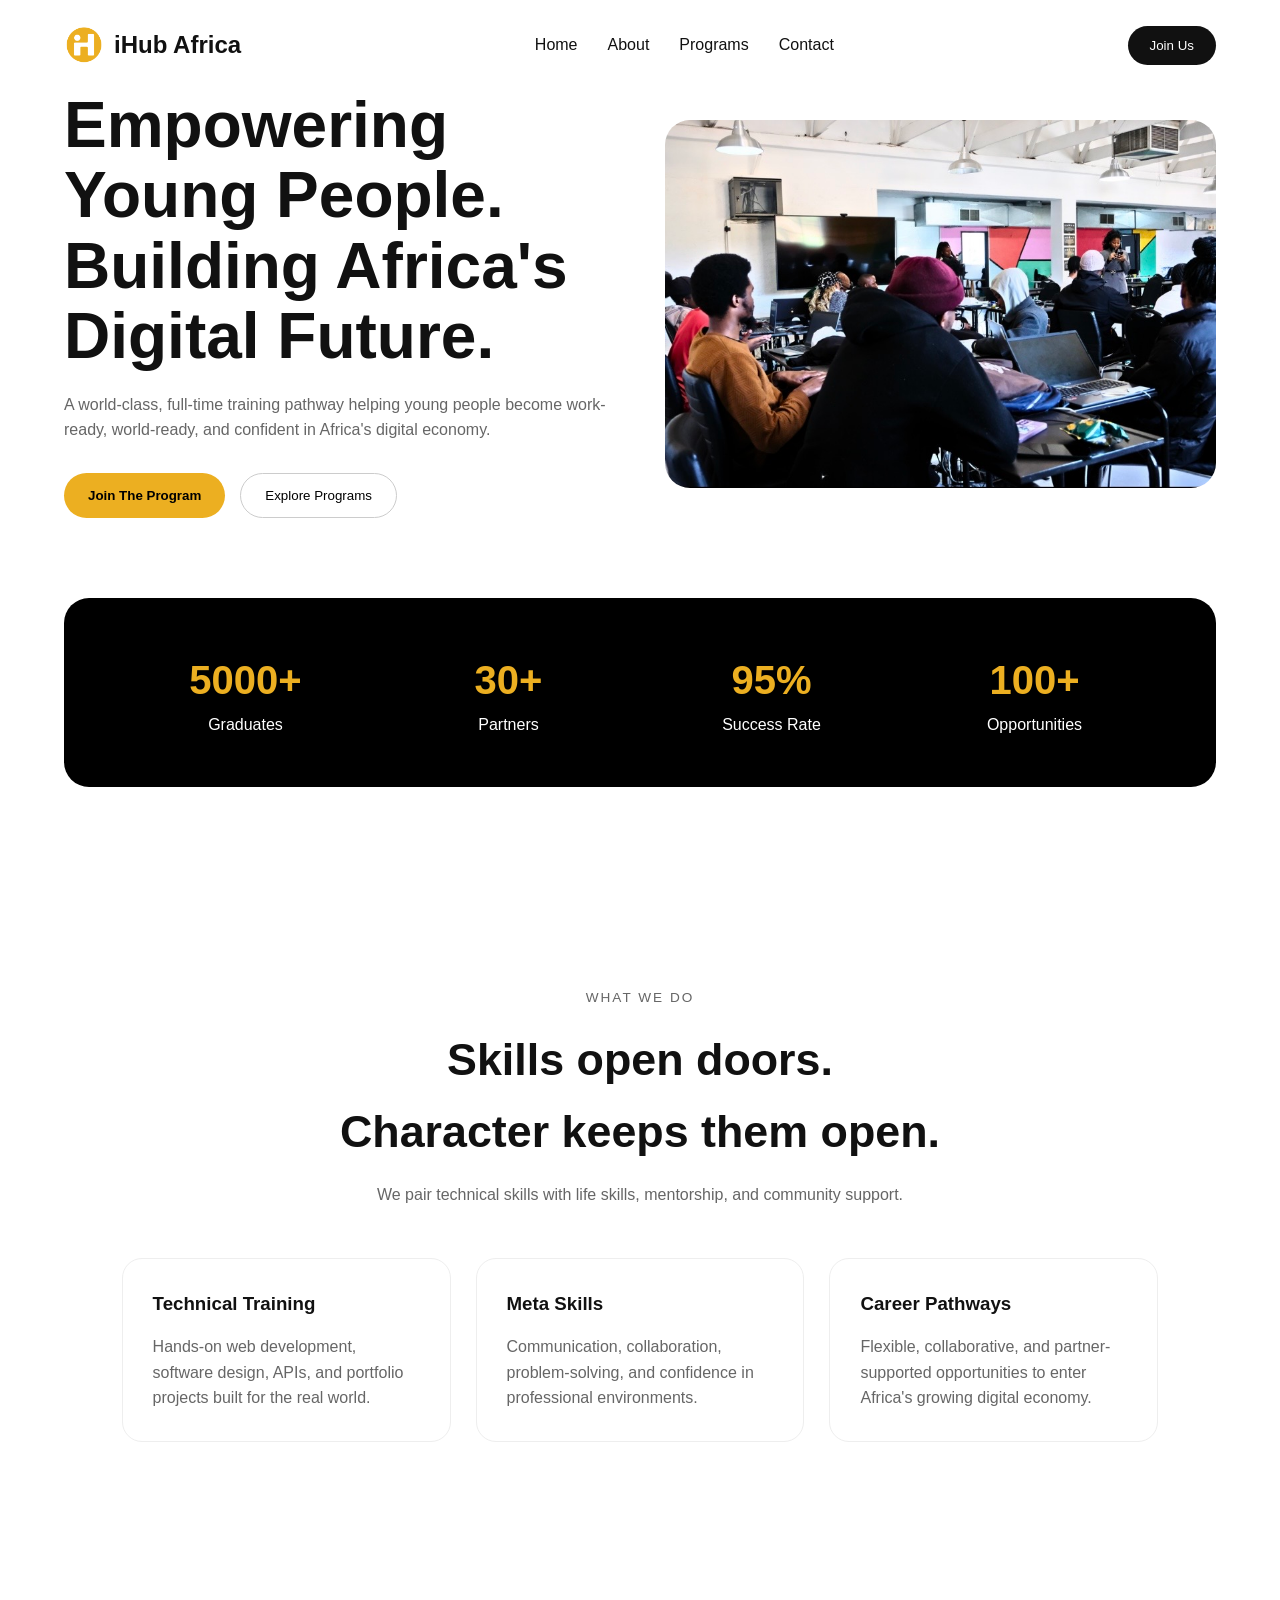
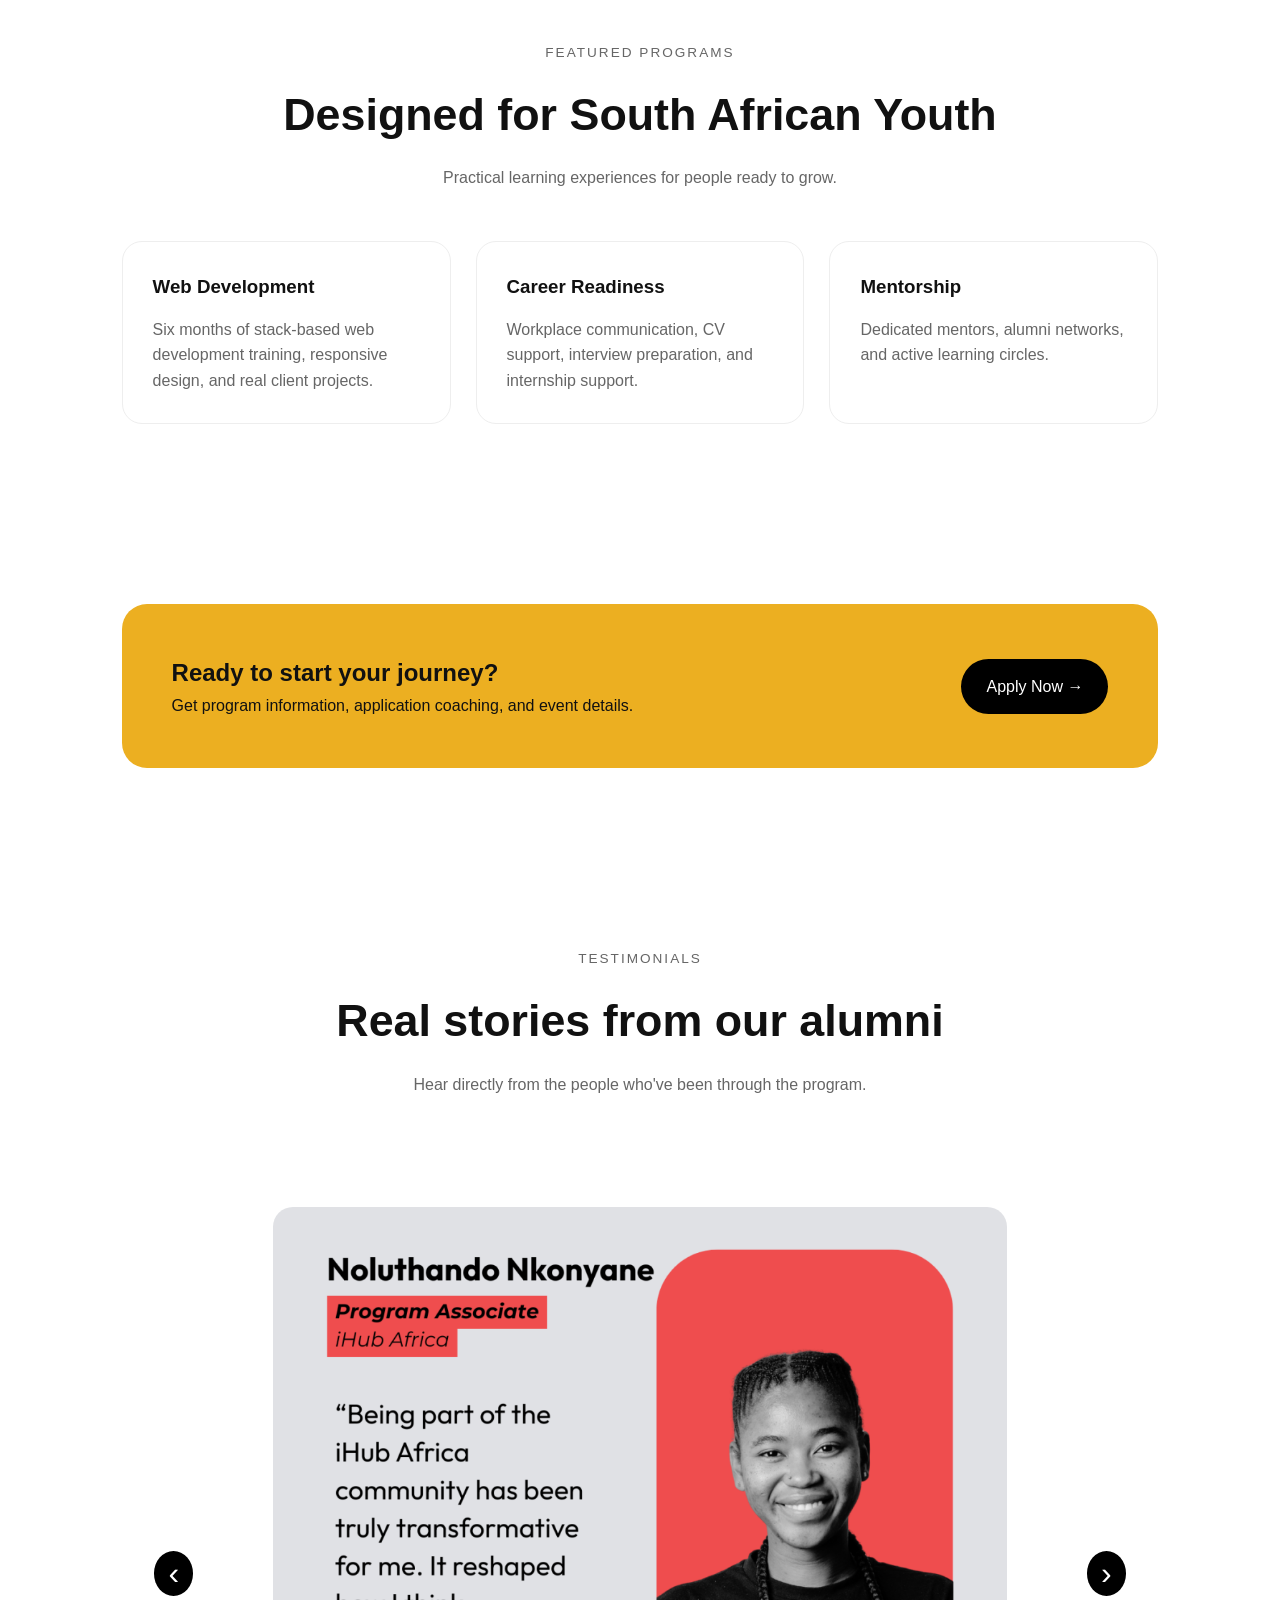
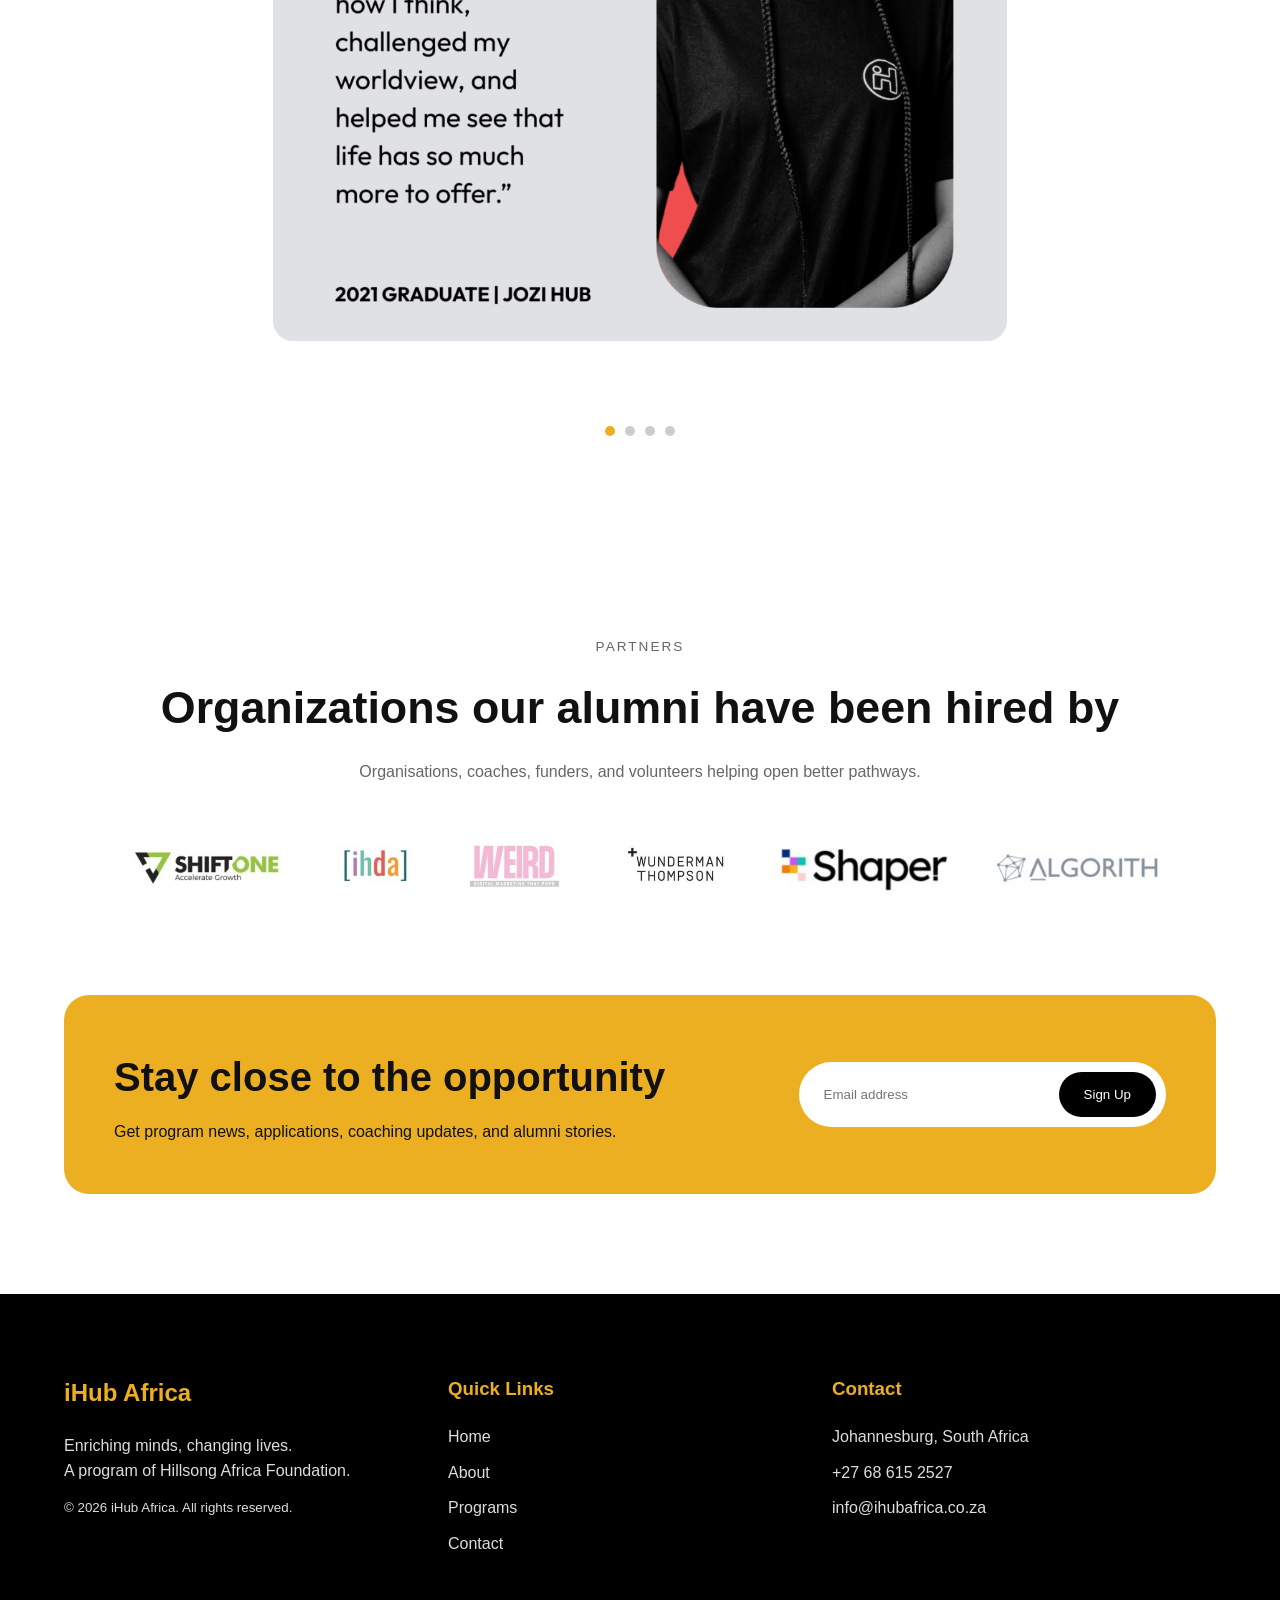
==== commit 8d3e712a: "Compressed the hero images" ====
--- a/index.html
+++ b/index.html
@@ -52,7 +52,7 @@
         </div>
 
         <div class="hero-image">
-            <img src="./Assets/Images/28.png" alt="iHub Africa Students">
+            <img src="./Assets/Images/IMG_4239.jpg" alt="iHub Africa Students">
         </div>
 
     </section>
--- a/styles.css
+++ b/styles.css
@@ -920,7 +920,7 @@
     .about-hero,
     .programs-content,
     .contact-hero {
-        padding: 60px 20px;
+        padding: 200px 20px;
     }
 
     .hero-text h1,
@@ -992,7 +992,7 @@
     }
 }
 
-@media screen and (max-width: 480px) {
+@media screen and (max-width: 286px) {
     .hero-text h1,
     .about-content h1,
     .program-text h1,
@@ -1000,6 +1000,13 @@
         font-size: 2rem;
     }
 
+    .hero,
+    .about-hero,
+    .programs-content,
+    .contact-hero {
+        padding: 250px 20px;
+    }
+
     .section-header h2 {
         font-size: 1.7rem;
     }
